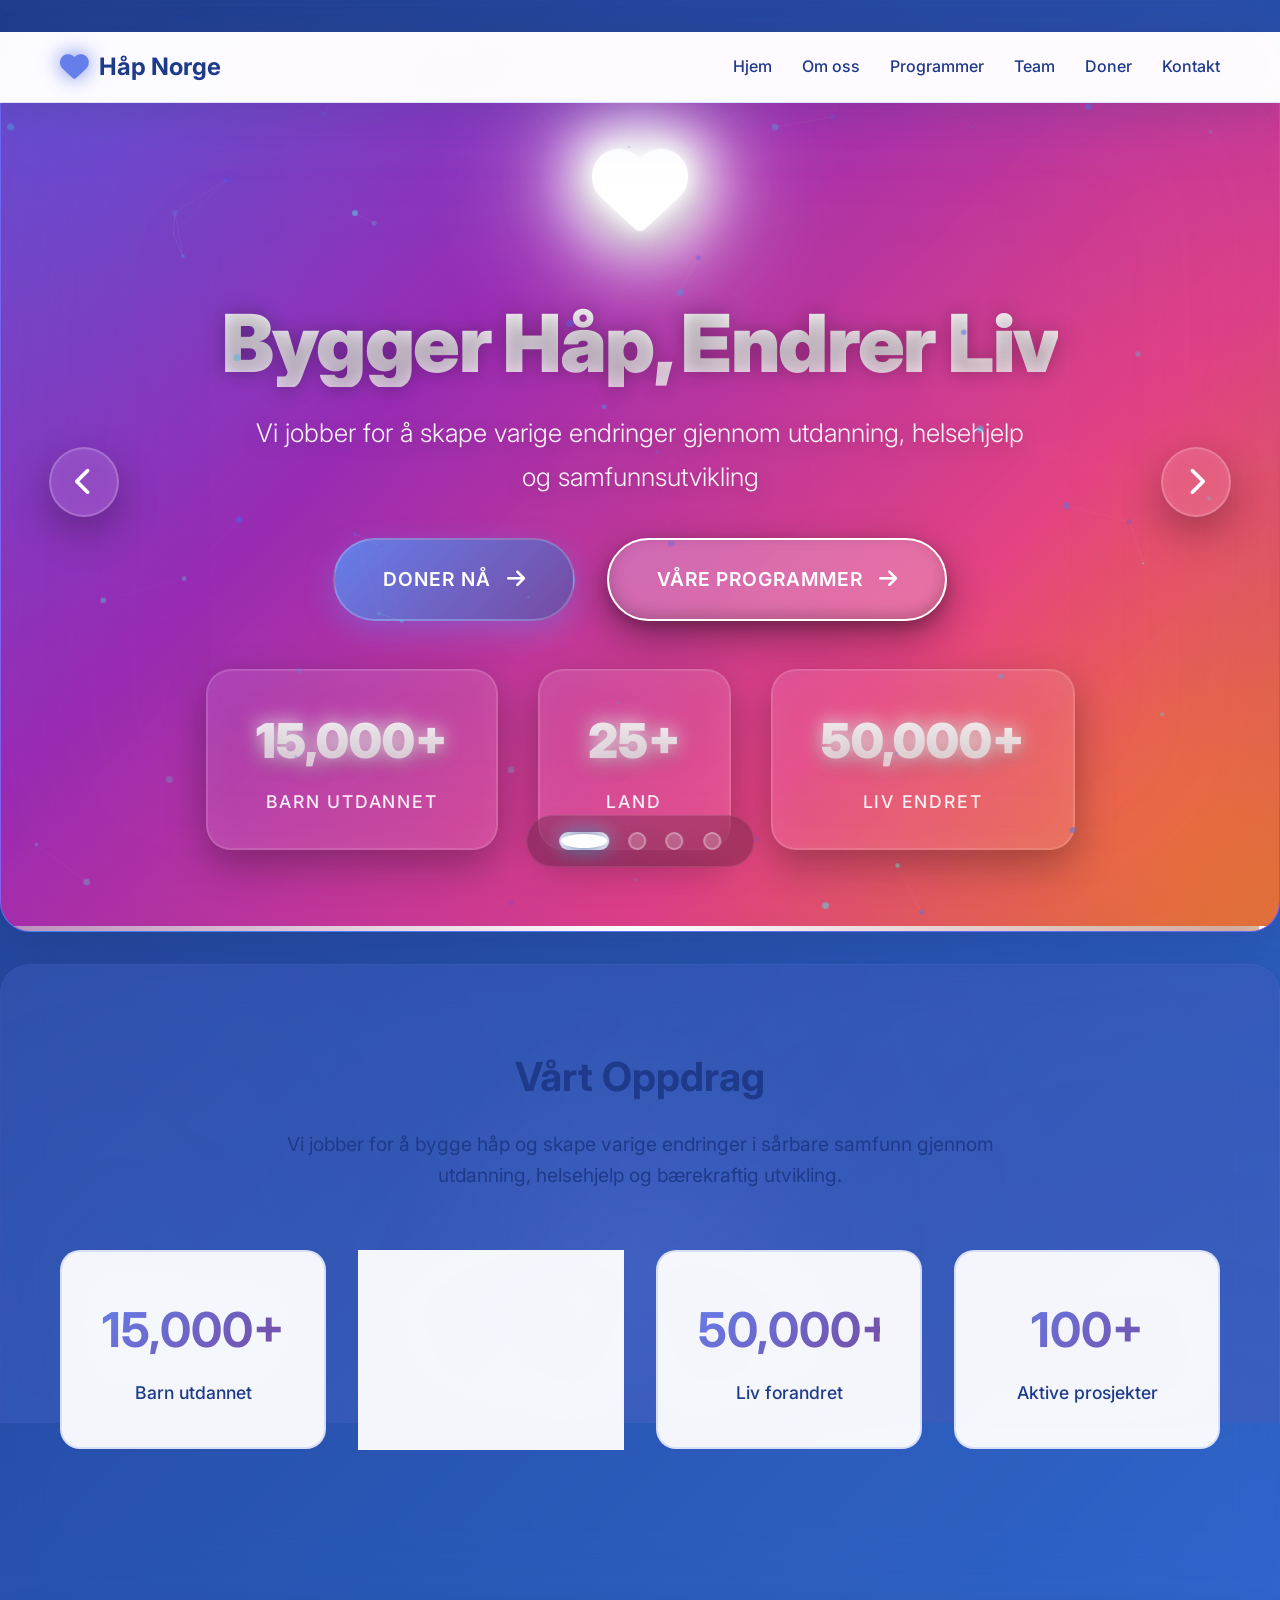
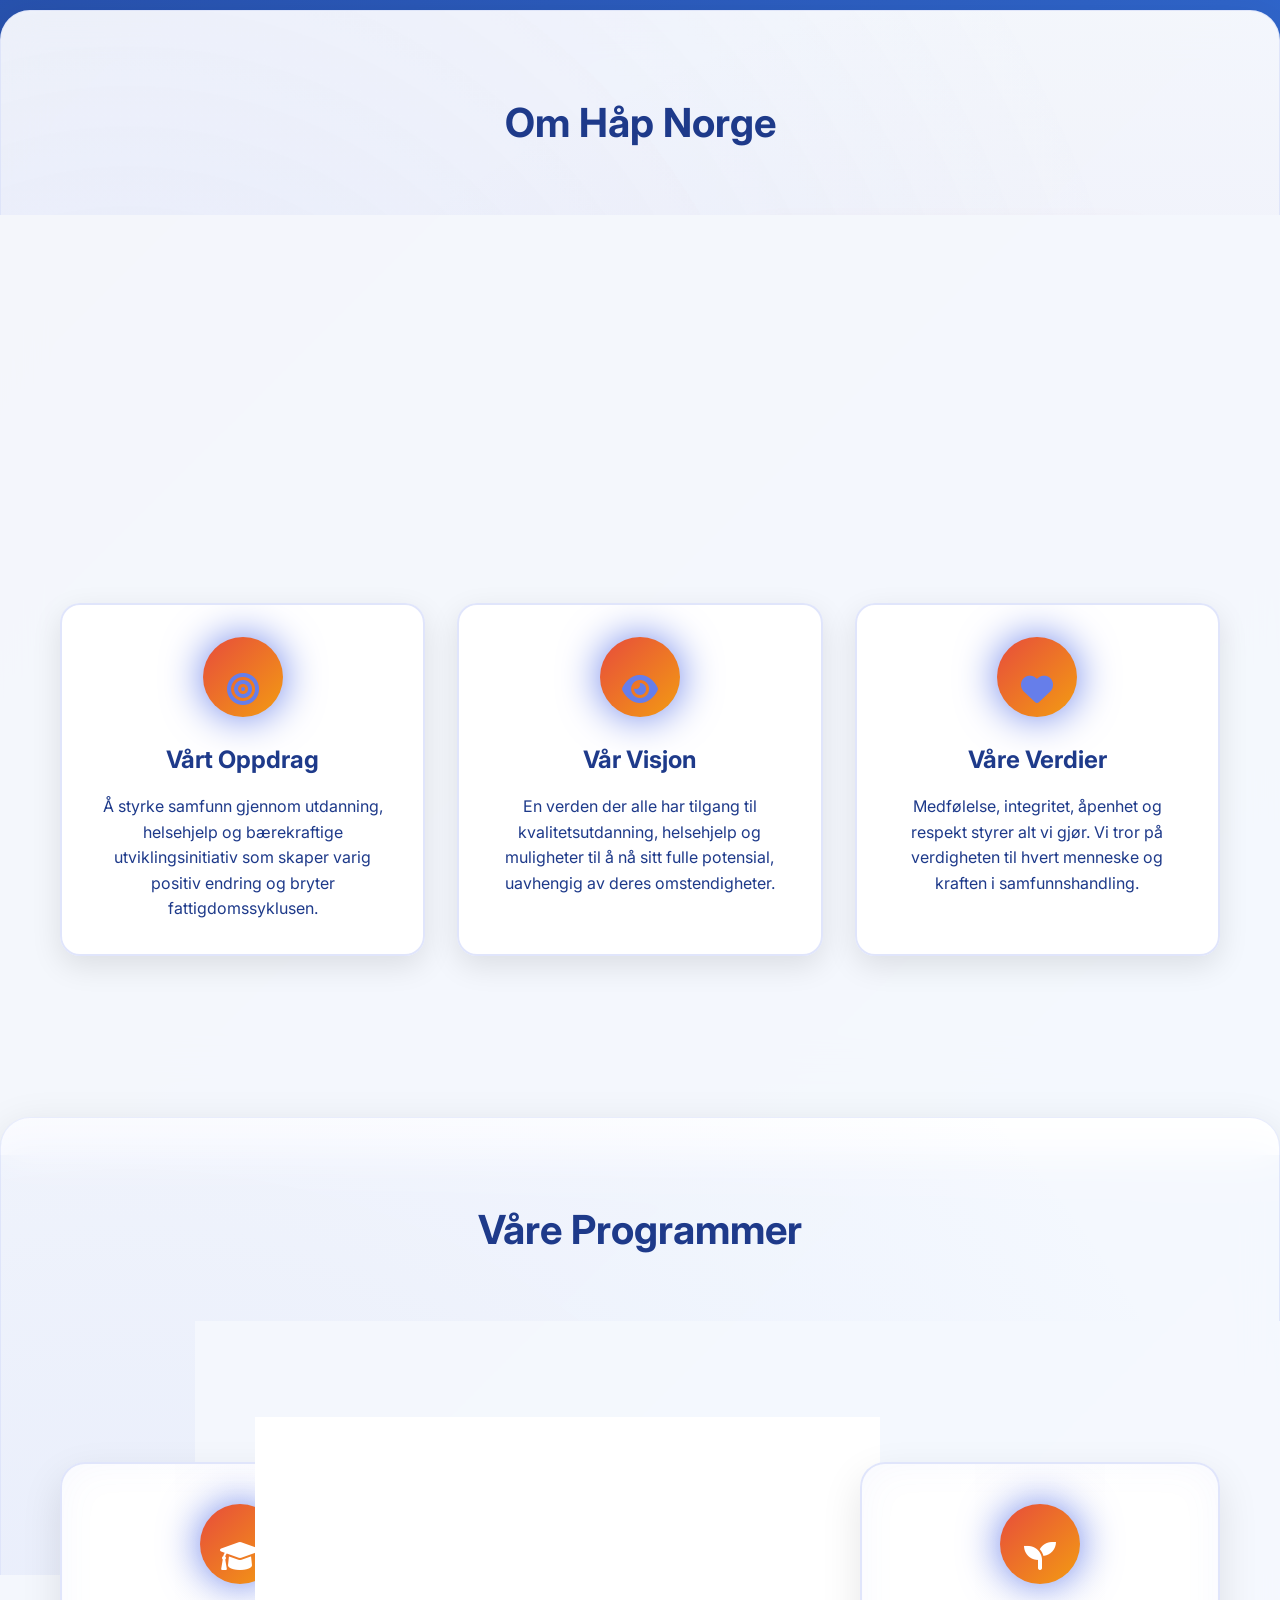
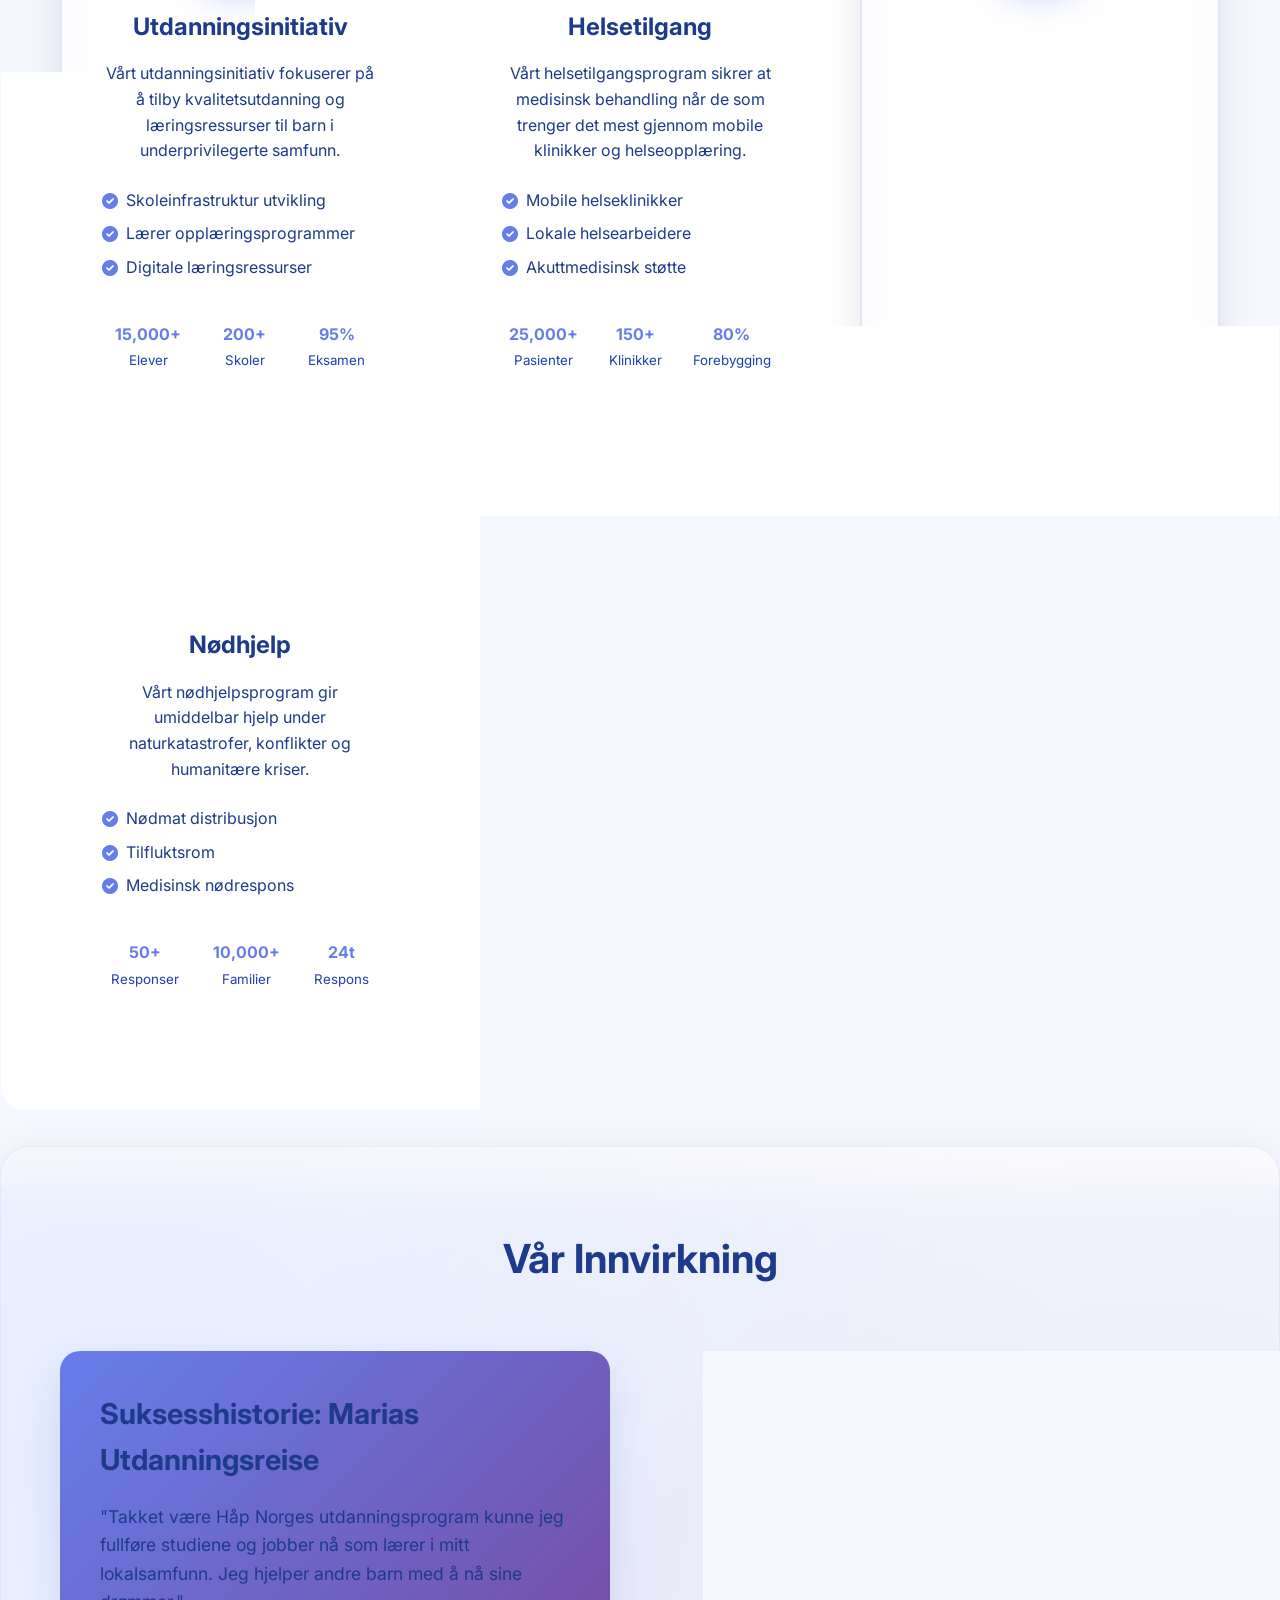
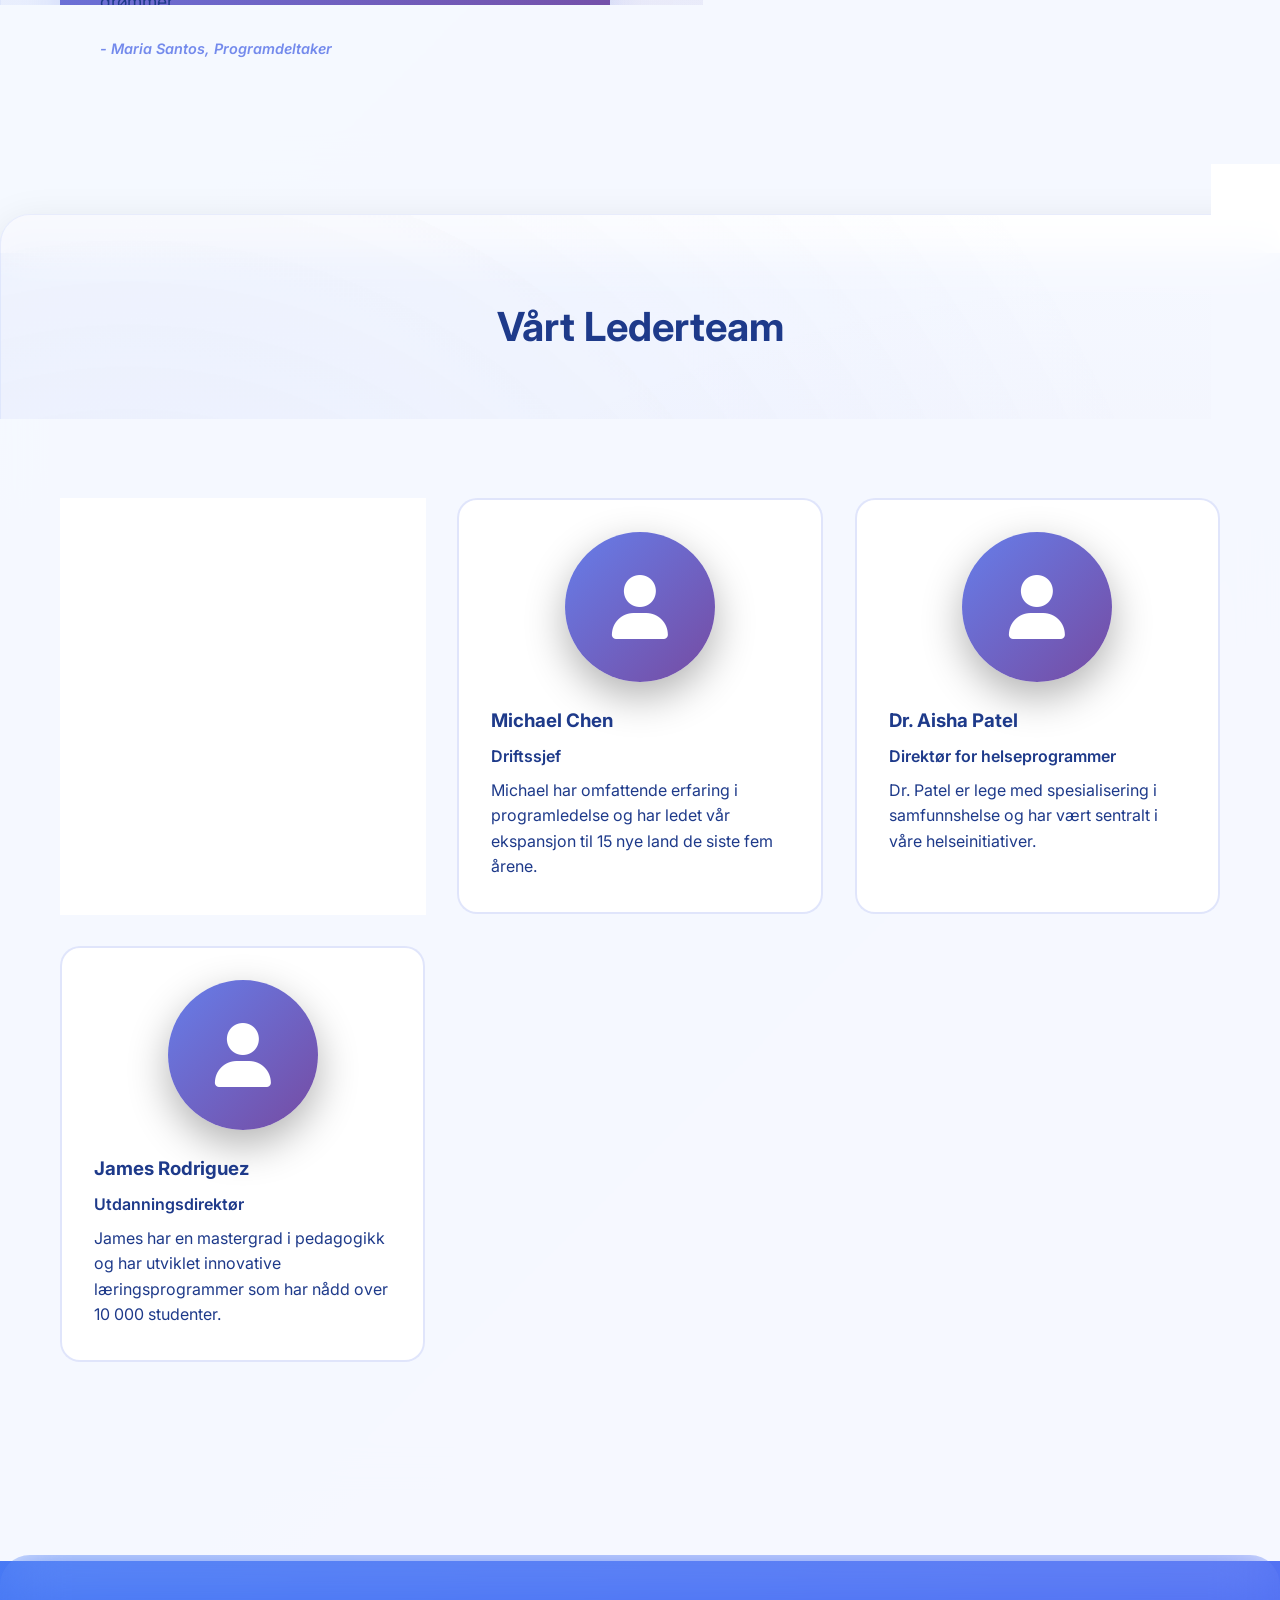
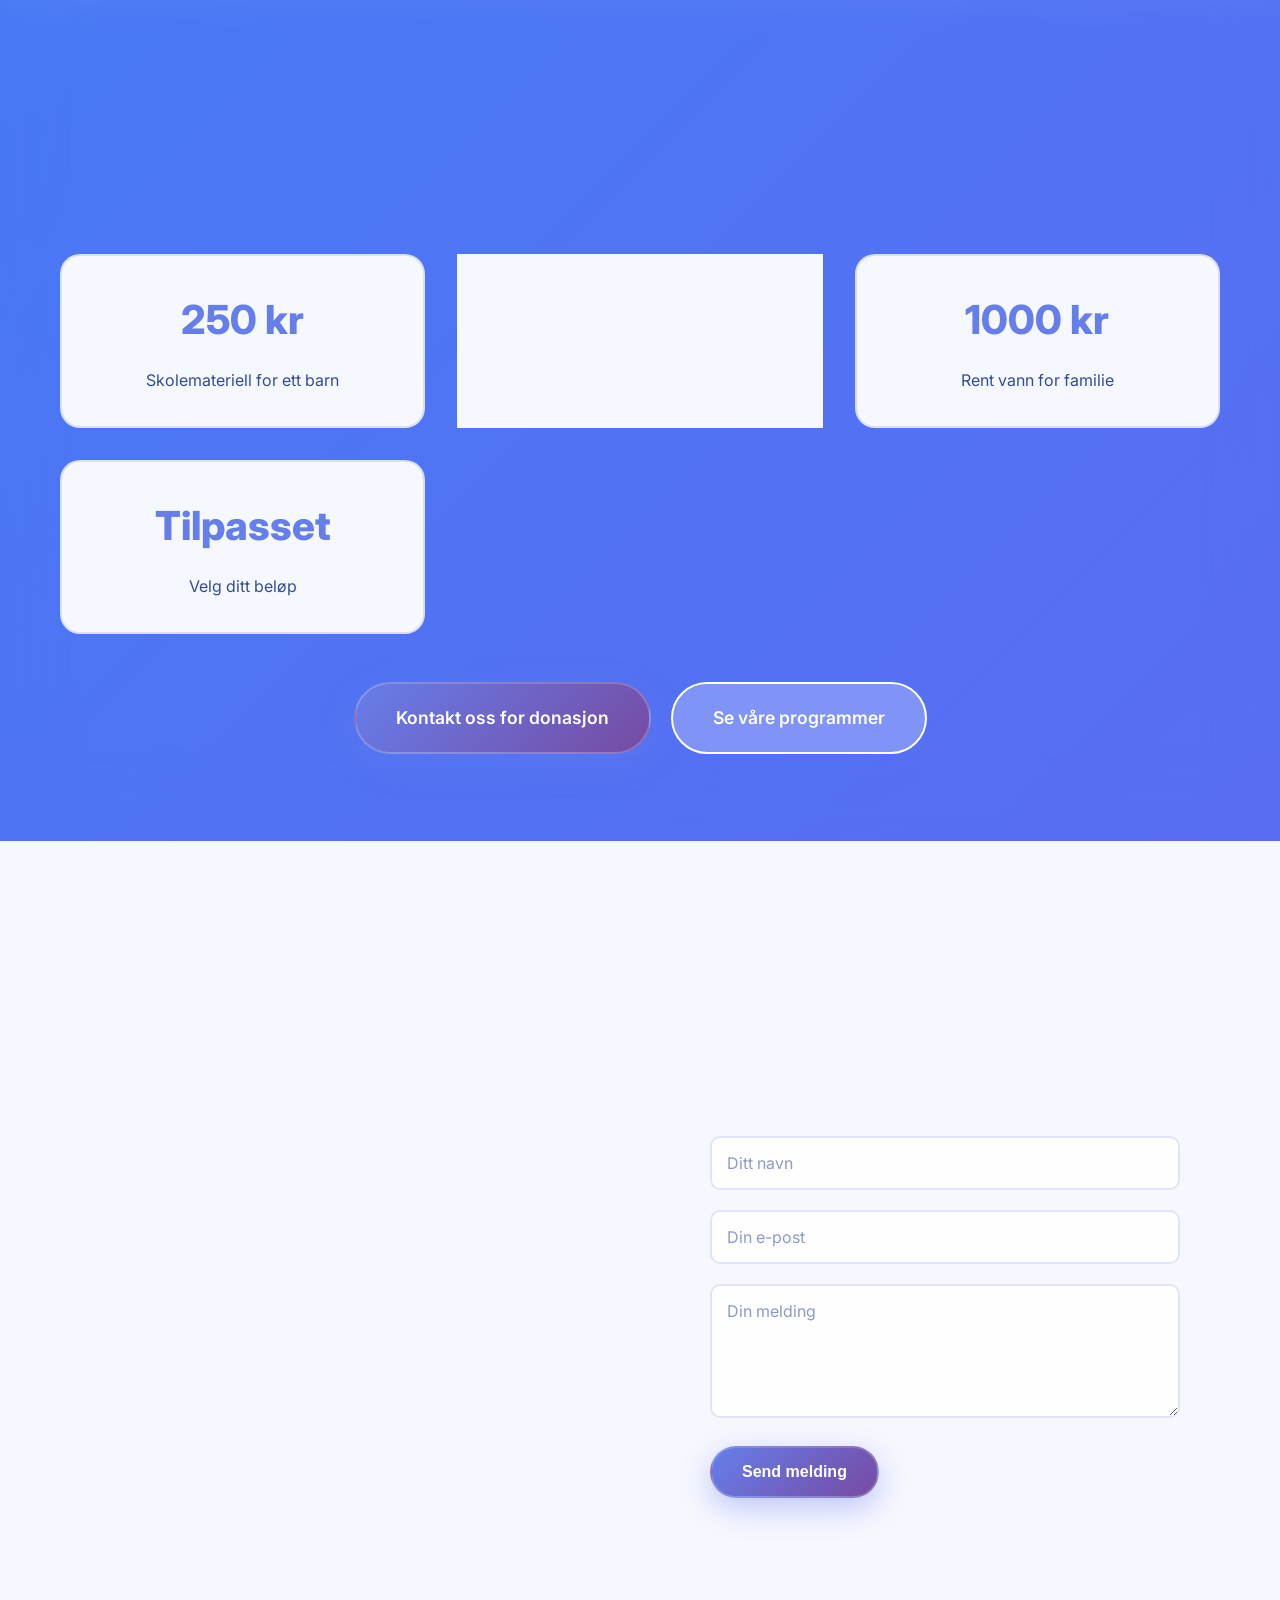
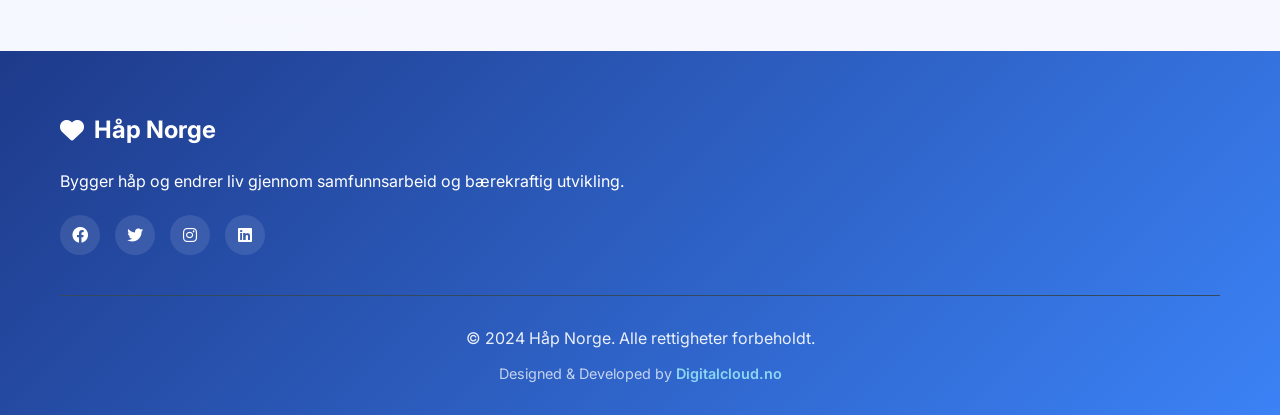
==== index.html @ 7a20b202 "Initial commit: Håp Norge NGO Template - Premium single-page website with 3D effects and animations" ====
<!DOCTYPE html>
<html lang="no">
<head>
    <meta charset="UTF-8">
    <meta name="viewport" content="width=device-width, initial-scale=1.0">
    <title>Håp Norge - Humanitær Organisasjon</title>
    <link rel="stylesheet" href="styles.css">
    <link rel="stylesheet" href="slider-3d-enhanced.css">
    <link rel="stylesheet" href="site-3d-effects.css">
    <link rel="stylesheet" href="color-fixes.css">
    <link href="https://cdnjs.cloudflare.com/ajax/libs/font-awesome/6.0.0/css/all.min.css" rel="stylesheet">
    <link href="https://fonts.googleapis.com/css2?family=Inter:wght@300;400;500;600;700;900&display=swap" rel="stylesheet">
</head>
<body>
    <!-- Navigation -->
    <nav class="navbar">
        <div class="nav-container">
            <div class="nav-logo">
                <i class="fas fa-heart"></i>
                <span>Håp Norge</span>
            </div>
            <ul class="nav-menu">
                <li class="nav-item">
                    <a href="#home" class="nav-link">Hjem</a>
                </li>
                <li class="nav-item">
                    <a href="#about" class="nav-link">Om oss</a>
                </li>
                <li class="nav-item">
                    <a href="#programs" class="nav-link">Programmer</a>
                </li>
                <li class="nav-item">
                    <a href="#team" class="nav-link">Team</a>
                </li>
                <li class="nav-item">
                    <a href="#donate" class="nav-link">Doner</a>
                </li>
                <li class="nav-item">
                    <a href="#contact" class="nav-link">Kontakt</a>
                </li>
            </ul>
            <div class="hamburger">
                <span class="bar"></span>
                <span class="bar"></span>
                <span class="bar"></span>
            </div>
        </div>
    </nav>

    <!-- Hero 3D Slider -->
    <section id="home" class="hero-slider-3d">
        <div class="slider-container">
            <!-- Slide 1 -->
            <div class="slide active">
                <div class="slide-bg">
                    <div class="slide-overlay"></div>
                    <div class="animated-bg">
                        <div class="bg-shape shape-1"></div>
                        <div class="bg-shape shape-2"></div>
                        <div class="bg-shape shape-3"></div>
                    </div>
                </div>
                <div class="slide-content">
                    <div class="slide-icon">
                        <i class="fas fa-heart"></i>
                    </div>
                    <h1 class="slide-title" data-animation="fadeInUp">Bygger Håp, Endrer Liv</h1>
                    <p class="slide-text" data-animation="fadeInUp" data-delay="0.2s">Vi jobber for å skape varige endringer gjennom utdanning, helsehjelp og samfunnsutvikling</p>
                    <div class="slide-buttons" data-animation="fadeInUp" data-delay="0.4s">
                        <a href="#donate" class="btn btn-primary btn-3d">
                            <span>Doner nå</span>
                            <i class="fas fa-arrow-right"></i>
                        </a>
                        <a href="#programs" class="btn btn-secondary btn-3d">
                            <span>Våre programmer</span>
                            <i class="fas fa-arrow-right"></i>
                        </a>
                    </div>
                    <div class="slide-stats">
                        <div class="stat-box">
                            <h3>15,000+</h3>
                            <p>Barn utdannet</p>
                        </div>
                        <div class="stat-box">
                            <h3>25+</h3>
                            <p>Land</p>
                        </div>
                        <div class="stat-box">
                            <h3>50,000+</h3>
                            <p>Liv endret</p>
                        </div>
                    </div>
                </div>
            </div>

            <!-- Slide 2 -->
            <div class="slide">
                <div class="slide-bg">
                    <div class="slide-overlay"></div>
                    <div class="animated-bg">
                        <div class="bg-shape shape-1"></div>
                        <div class="bg-shape shape-2"></div>
                        <div class="bg-shape shape-3"></div>
                    </div>
                </div>
                <div class="slide-content">
                    <div class="slide-icon">
                        <i class="fas fa-graduation-cap"></i>
                    </div>
                    <h1 class="slide-title" data-animation="fadeInUp">Utdanning Skaper Fremtiden</h1>
                    <p class="slide-text" data-animation="fadeInUp" data-delay="0.2s">Gir barn og unge tilgang til kvalitetsutdanning i underutviklede områder</p>
                    <div class="slide-buttons" data-animation="fadeInUp" data-delay="0.4s">
                        <a href="#programs" class="btn btn-primary btn-3d">
                            <span>Se programmer</span>
                            <i class="fas fa-arrow-right"></i>
                        </a>
                        <a href="#donate" class="btn btn-secondary btn-3d">
                            <span>Støtt utdanning</span>
                            <i class="fas fa-heart"></i>
                        </a>
                    </div>
                    <div class="slide-stats">
                        <div class="stat-box">
                            <h3>200+</h3>
                            <p>Skoler bygget</p>
                        </div>
                        <div class="stat-box">
                            <h3>95%</h3>
                            <p>Eksamen rate</p>
                        </div>
                        <div class="stat-box">
                            <h3>10,000+</h3>
                            <p>Stipend gitt</p>
                        </div>
                    </div>
                </div>
            </div>

            <!-- Slide 3 -->
            <div class="slide">
                <div class="slide-bg">
                    <div class="slide-overlay"></div>
                    <div class="animated-bg">
                        <div class="bg-shape shape-1"></div>
                        <div class="bg-shape shape-2"></div>
                        <div class="bg-shape shape-3"></div>
                    </div>
                </div>
                <div class="slide-content">
                    <div class="slide-icon">
                        <i class="fas fa-heartbeat"></i>
                    </div>
                    <h1 class="slide-title" data-animation="fadeInUp">Helse For Alle</h1>
                    <p class="slide-text" data-animation="fadeInUp" data-delay="0.2s">Mobile klinikker gir livsviktig medisinsk behandling til de som trenger det mest</p>
                    <div class="slide-buttons" data-animation="fadeInUp" data-delay="0.4s">
                        <a href="#programs" class="btn btn-primary btn-3d">
                            <span>Les mer</span>
                            <i class="fas fa-arrow-right"></i>
                        </a>
                        <a href="#donate" class="btn btn-secondary btn-3d">
                            <span>Redde liv</span>
                            <i class="fas fa-heart"></i>
                        </a>
                    </div>
                    <div class="slide-stats">
                        <div class="stat-box">
                            <h3>25,000+</h3>
                            <p>Pasienter</p>
                        </div>
                        <div class="stat-box">
                            <h3>150+</h3>
                            <p>Klinikker</p>
                        </div>
                        <div class="stat-box">
                            <h3>80%</h3>
                            <p>Forebygging</p>
                        </div>
                    </div>
                </div>
            </div>

            <!-- Slide 4 -->
            <div class="slide">
                <div class="slide-bg">
                    <div class="slide-overlay"></div>
                    <div class="animated-bg">
                        <div class="bg-shape shape-1"></div>
                        <div class="bg-shape shape-2"></div>
                        <div class="bg-shape shape-3"></div>
                    </div>
                </div>
                <div class="slide-content">
                    <div class="slide-icon">
                        <i class="fas fa-hands-helping"></i>
                    </div>
                    <h1 class="slide-title" data-animation="fadeInUp">Samfunn Som Vokser</h1>
                    <p class="slide-text" data-animation="fadeInUp" data-delay="0.2s">Bygger bærekraftige samfunn gjennom rent vann, infrastruktur og økonomisk utvikling</p>
                    <div class="slide-buttons" data-animation="fadeInUp" data-delay="0.4s">
                        <a href="#programs" class="btn btn-primary btn-3d">
                            <span>Vårt arbeid</span>
                            <i class="fas fa-arrow-right"></i>
                        </a>
                        <a href="#about" class="btn btn-secondary btn-3d">
                            <span>Om oss</span>
                            <i class="fas fa-info-circle"></i>
                        </a>
                    </div>
                    <div class="slide-stats">
                        <div class="stat-box">
                            <h3>500+</h3>
                            <p>Vannbrønner</p>
                        </div>
                        <div class="stat-box">
                            <h3>100+</h3>
                            <p>Samfunn</p>
                        </div>
                        <div class="stat-box">
                            <h3>2,000+</h3>
                            <p>Jobber skapt</p>
                        </div>
                    </div>
                </div>
            </div>
        </div>

        <!-- Slider Controls -->
        <div class="slider-controls">
            <button class="slider-btn prev-btn">
                <i class="fas fa-chevron-left"></i>
            </button>
            <button class="slider-btn next-btn">
                <i class="fas fa-chevron-right"></i>
            </button>
        </div>

        <!-- Slider Indicators -->
        <div class="slider-indicators">
            <span class="indicator active" data-slide="0"></span>
            <span class="indicator" data-slide="1"></span>
            <span class="indicator" data-slide="2"></span>
            <span class="indicator" data-slide="3"></span>
        </div>

        <!-- Progress Bar -->
        <div class="slider-progress">
            <div class="progress-bar"></div>
        </div>
    </section>

    <!-- Mission Section -->
    <section class="mission">
        <div class="container">
            <div class="mission-content">
                <h2>Vårt Oppdrag</h2>
                <p>Vi jobber for å bygge håp og skape varige endringer i sårbare samfunn gjennom utdanning, helsehjelp og bærekraftig utvikling.</p>
            </div>
            <div class="stats stats-grid">
                <div class="stat-item stat-card-3d">
                    <h3 class="stat-number">15,000+</h3>
                    <p>Barn utdannet</p>
                </div>
                <div class="stat-item stat-card-3d">
                    <h3 class="stat-number">25+</h3>
                    <p>Land vi jobber i</p>
                </div>
                <div class="stat-item stat-card-3d">
                    <h3 class="stat-number">50,000+</h3>
                    <p>Liv forandret</p>
                </div>
                <div class="stat-item stat-card-3d">
                    <h3 class="stat-number">100+</h3>
                    <p>Aktive prosjekter</p>
                </div>
            </div>
        </div>
    </section>

    <!-- About Section -->
    <section id="about" class="about">
        <div class="container">
            <h2 class="section-title">Om Håp Norge</h2>
            <div class="about-content">
                <div class="about-text">
                    <h3>Vår Historie</h3>
                    <p>Håp Norge ble grunnlagt på en enkel tro: at alle mennesker fortjener muligheten til å blomstre. Etablert i 2009 av Dr. Sarah Johnson og en gruppe engasjerte frivillige, startet vår organisasjon som et lite samfunnsinitiativ som respons på det økende behovet for utdanningsstøtte i underprivilegerte områder.</p>
                    <p>Det som begynte som helgetimer i et lokalt samfunnshus har vokst til en global bevegelse. I dag opererer vi i 25 land og støtter over 50 000 mennesker gjennom våre omfattende programmer innen utdanning, helsehjelp og samfunnsutvikling.</p>
                </div>
                <div class="about-image">
                    <div class="image-placeholder">
                        <i class="fas fa-history"></i>
                    </div>
                </div>
            </div>
            
            <!-- Mission & Values -->
            <div class="mission-values-content card-grid-3d" style="margin-top: 4rem;">
                <div class="mission-card card-3d">
                    <div class="card-icon program-icon">
                        <i class="fas fa-bullseye"></i>
                    </div>
                    <h3>Vårt Oppdrag</h3>
                    <p>Å styrke samfunn gjennom utdanning, helsehjelp og bærekraftige utviklingsinitiativ som skaper varig positiv endring og bryter fattigdomssyklusen.</p>
                </div>
                <div class="mission-card card-3d">
                    <div class="card-icon program-icon">
                        <i class="fas fa-eye"></i>
                    </div>
                    <h3>Vår Visjon</h3>
                    <p>En verden der alle har tilgang til kvalitetsutdanning, helsehjelp og muligheter til å nå sitt fulle potensial, uavhengig av deres omstendigheter.</p>
                </div>
                <div class="mission-card card-3d">
                    <div class="card-icon program-icon">
                        <i class="fas fa-heart"></i>
                    </div>
                    <h3>Våre Verdier</h3>
                    <p>Medfølelse, integritet, åpenhet og respekt styrer alt vi gjør. Vi tror på verdigheten til hvert menneske og kraften i samfunnshandling.</p>
                </div>
            </div>
        </div>
    </section>

    <!-- Programs Section -->
    <section id="programs" class="programs">
        <div class="container">
            <h2 class="section-title">Våre Programmer</h2>
            <p style="text-align: center; max-width: 800px; margin: 0 auto 3rem; font-size: 1.2rem; color: rgba(255,255,255,0.8);">
                Våre programmer er designet for å adressere de mest presserende utfordringene som samfunn står overfor verden over. Hvert program er nøye utformet for å skape bærekraftig, langsiktig endring.
            </p>
            <div class="programs-grid">
                <!-- Education Program -->
                <div class="program-card">
                    <div class="program-icon">
                        <i class="fas fa-graduation-cap"></i>
                    </div>
                    <h3>Utdanningsinitiativ</h3>
                    <p>Vårt utdanningsinitiativ fokuserer på å tilby kvalitetsutdanning og læringsressurser til barn i underprivilegerte samfunn.</p>
                    <div class="program-features" style="margin: 1.5rem 0; text-align: left;">
                        <div style="margin: 0.5rem 0; display: flex; align-items: center; gap: 0.5rem;">
                            <i class="fas fa-check-circle" style="color: #667eea;"></i>
                            <span>Skoleinfrastruktur utvikling</span>
                        </div>
                        <div style="margin: 0.5rem 0; display: flex; align-items: center; gap: 0.5rem;">
                            <i class="fas fa-check-circle" style="color: #667eea;"></i>
                            <span>Lærer opplæringsprogrammer</span>
                        </div>
                        <div style="margin: 0.5rem 0; display: flex; align-items: center; gap: 0.5rem;">
                            <i class="fas fa-check-circle" style="color: #667eea;"></i>
                            <span>Digitale læringsressurser</span>
                        </div>
                    </div>
                    <div class="stats-mini" style="display: flex; gap: 1rem; justify-content: space-around; margin-top: 1rem; padding-top: 1rem; border-top: 1px solid rgba(255,255,255,0.1);">
                        <div style="text-align: center;"><strong>15,000+</strong><br><small>Elever</small></div>
                        <div style="text-align: center;"><strong>200+</strong><br><small>Skoler</small></div>
                        <div style="text-align: center;"><strong>95%</strong><br><small>Eksamen</small></div>
                    </div>
                </div>
                
                <!-- Healthcare Program -->
                <div class="program-card">
                    <div class="program-icon">
                        <i class="fas fa-heartbeat"></i>
                    </div>
                    <h3>Helsetilgang</h3>
                    <p>Vårt helsetilgangsprogram sikrer at medisinsk behandling når de som trenger det mest gjennom mobile klinikker og helseopplæring.</p>
                    <div class="program-features" style="margin: 1.5rem 0; text-align: left;">
                        <div style="margin: 0.5rem 0; display: flex; align-items: center; gap: 0.5rem;">
                            <i class="fas fa-check-circle" style="color: #667eea;"></i>
                            <span>Mobile helseklinikker</span>
                        </div>
                        <div style="margin: 0.5rem 0; display: flex; align-items: center; gap: 0.5rem;">
                            <i class="fas fa-check-circle" style="color: #667eea;"></i>
                            <span>Lokale helsearbeidere</span>
                        </div>
                        <div style="margin: 0.5rem 0; display: flex; align-items: center; gap: 0.5rem;">
                            <i class="fas fa-check-circle" style="color: #667eea;"></i>
                            <span>Akuttmedisinsk støtte</span>
                        </div>
                    </div>
                    <div class="stats-mini" style="display: flex; gap: 1rem; justify-content: space-around; margin-top: 1rem; padding-top: 1rem; border-top: 1px solid rgba(255,255,255,0.1);">
                        <div style="text-align: center;"><strong>25,000+</strong><br><small>Pasienter</small></div>
                        <div style="text-align: center;"><strong>150+</strong><br><small>Klinikker</small></div>
                        <div style="text-align: center;"><strong>80%</strong><br><small>Forebygging</small></div>
                    </div>
                </div>
                
                <!-- Community Development -->
                <div class="program-card">
                    <div class="program-icon">
                        <i class="fas fa-seedling"></i>
                    </div>
                    <h3>Samfunnsutvikling</h3>
                    <p>Vårt samfunnsutviklingsprogram fokuserer på å bygge bærekraftige samfunn gjennom infrastrukturprosjekter og økonomisk styrking.</p>
                    <div class="program-features" style="margin: 1.5rem 0; text-align: left;">
                        <div style="margin: 0.5rem 0; display: flex; align-items: center; gap: 0.5rem;">
                            <i class="fas fa-check-circle" style="color: #667eea;"></i>
                            <span>Rent vannprosjekter</span>
                        </div>
                        <div style="margin: 0.5rem 0; display: flex; align-items: center; gap: 0.5rem;">
                            <i class="fas fa-check-circle" style="color: #667eea;"></i>
                            <span>Økonomisk styrking</span>
                        </div>
                        <div style="margin: 0.5rem 0; display: flex; align-items: center; gap: 0.5rem;">
                            <i class="fas fa-check-circle" style="color: #667eea;"></i>
                            <span>Infrastrukturutvikling</span>
                        </div>
                    </div>
                    <div class="stats-mini" style="display: flex; gap: 1rem; justify-content: space-around; margin-top: 1rem; padding-top: 1rem; border-top: 1px solid rgba(255,255,255,0.1);">
                        <div style="text-align: center;"><strong>500+</strong><br><small>Brønner</small></div>
                        <div style="text-align: center;"><strong>100+</strong><br><small>Samfunn</small></div>
                        <div style="text-align: center;"><strong>2,000+</strong><br><small>Jobber</small></div>
                    </div>
                </div>
                
                <!-- Emergency Relief -->
                <div class="program-card">
                    <div class="program-icon">
                        <i class="fas fa-shield-alt"></i>
                    </div>
                    <h3>Nødhjelp</h3>
                    <p>Vårt nødhjelpsprogram gir umiddelbar hjelp under naturkatastrofer, konflikter og humanitære kriser.</p>
                    <div class="program-features" style="margin: 1.5rem 0; text-align: left;">
                        <div style="margin: 0.5rem 0; display: flex; align-items: center; gap: 0.5rem;">
                            <i class="fas fa-check-circle" style="color: #667eea;"></i>
                            <span>Nødmat distribusjon</span>
                        </div>
                        <div style="margin: 0.5rem 0; display: flex; align-items: center; gap: 0.5rem;">
                            <i class="fas fa-check-circle" style="color: #667eea;"></i>
                            <span>Tilfluktsrom</span>
                        </div>
                        <div style="margin: 0.5rem 0; display: flex; align-items: center; gap: 0.5rem;">
                            <i class="fas fa-check-circle" style="color: #667eea;"></i>
                            <span>Medisinsk nødrespons</span>
                        </div>
                    </div>
                    <div class="stats-mini" style="display: flex; gap: 1rem; justify-content: space-around; margin-top: 1rem; padding-top: 1rem; border-top: 1px solid rgba(255,255,255,0.1);">
                        <div style="text-align: center;"><strong>50+</strong><br><small>Responser</small></div>
                        <div style="text-align: center;"><strong>10,000+</strong><br><small>Familier</small></div>
                        <div style="text-align: center;"><strong>24t</strong><br><small>Respons</small></div>
                    </div>
                </div>
            </div>
        </div>
    </section>

    <!-- Portfolio Section -->
    <section id="portfolio" class="impact">
        <div class="container">
            <h2 class="section-title">Vår Innvirkning</h2>
            <div class="impact-content">
                <div class="impact-story">
                    <h3>Suksesshistorie: Marias Utdanningsreise</h3>
                    <p>"Takket være Håp Norges utdanningsprogram kunne jeg fullføre studiene og jobber nå som lærer i mitt lokalsamfunn. Jeg hjelper andre barn med å nå sine drømmer."</p>
                    <span class="story-author">- Maria Santos, Programdeltaker</span>
                </div>
                <div class="impact-stats">
                    <div class="impact-stat">
                        <h4>98%</h4>
                        <p>Av barn fullfører skolegang</p>
                    </div>
                    <div class="impact-stat">
                        <h4>85%</h4>
                        <p>Av samfunn får tilgang til rent vann</p>
                    </div>
                </div>
            </div>
        </div>
    </section>

    <!-- Team Section -->
    <section id="team" class="team">
        <div class="container">
            <h2 class="section-title">Vårt Lederteam</h2>
            <p style="text-align: center; max-width: 800px; margin: 0 auto 3rem; font-size: 1.2rem; color: rgba(255,255,255,0.8);">
                Møt de dedikerte menneskene som leder vårt oppdrag for å skape varig endring i verden.
            </p>
            <div class="team-grid card-grid-3d">
                <div class="team-card-3d">
                    <div class="team-image-3d">
                        <i class="fas fa-user"></i>
                    </div>
                    <h3>Dr. Sarah Johnson</h3>
                    <p class="member-role" style="color: #667eea; font-weight: 600; margin: 0.5rem 0;">Grunnlegger & Daglig leder</p>
                    <p>Dr. Johnson har over 20 års erfaring innen internasjonal utvikling og har en doktorgrad i folkehelse fra Harvard University.</p>
                </div>
                <div class="team-card-3d">
                    <div class="team-image-3d">
                        <i class="fas fa-user"></i>
                    </div>
                    <h3>Michael Chen</h3>
                    <p class="member-role" style="color: #667eea; font-weight: 600; margin: 0.5rem 0;">Driftssjef</p>
                    <p>Michael har omfattende erfaring i programledelse og har ledet vår ekspansjon til 15 nye land de siste fem årene.</p>
                </div>
                <div class="team-card-3d">
                    <div class="team-image-3d">
                        <i class="fas fa-user"></i>
                    </div>
                    <h3>Dr. Aisha Patel</h3>
                    <p class="member-role" style="color: #667eea; font-weight: 600; margin: 0.5rem 0;">Direktør for helseprogrammer</p>
                    <p>Dr. Patel er lege med spesialisering i samfunnshelse og har vært sentralt i våre helseinitiativer.</p>
                </div>
                <div class="team-card-3d">
                    <div class="team-image-3d">
                        <i class="fas fa-user"></i>
                    </div>
                    <h3>James Rodriguez</h3>
                    <p class="member-role" style="color: #667eea; font-weight: 600; margin: 0.5rem 0;">Utdanningsdirektør</p>
                    <p>James har en mastergrad i pedagogikk og har utviklet innovative læringsprogrammer som har nådd over 10 000 studenter.</p>
                </div>
            </div>
        </div>
    </section>

    <!-- Donate Section -->
    <section id="donate" class="donate cta-3d">
        <div class="container">
            <h2 class="section-title">Gjør en forskjell i dag</h2>
            <p style="text-align: center; max-width: 800px; margin: 0 auto 2rem; font-size: 1.2rem; color: rgba(255,255,255,0.9);">
                Din støtte kan endre liv. Hver donasjon, uansett størrelse, bidrar til å bygge håp og skape varige endringer.
            </p>
            <div class="donation-options card-grid-3d" style="margin-bottom: 3rem;">
                <div class="donation-amount card-3d">
                    <span class="amount" style="font-size: 2.5rem; font-weight: 800; color: #667eea;">250 kr</span>
                    <p style="margin-top: 1rem;">Skolemateriell for ett barn</p>
                </div>
                <div class="donation-amount card-3d">
                    <span class="amount" style="font-size: 2.5rem; font-weight: 800; color: #667eea;">500 kr</span>
                    <p style="margin-top: 1rem;">Medisinsk behandling</p>
                </div>
                <div class="donation-amount card-3d">
                    <span class="amount" style="font-size: 2.5rem; font-weight: 800; color: #667eea;">1000 kr</span>
                    <p style="margin-top: 1rem;">Rent vann for familie</p>
                </div>
                <div class="donation-amount card-3d">
                    <span class="amount" style="font-size: 2.5rem; font-weight: 800; color: #667eea;">Tilpasset</span>
                    <p style="margin-top: 1rem;">Velg ditt beløp</p>
                </div>
            </div>
            <div style="text-align: center; margin-top: 2rem;">
                <a href="#contact" class="btn btn-primary btn-large float-element" style="margin-right: 1rem;">Kontakt oss for donasjon</a>
                <a href="#programs" class="btn btn-secondary btn-large">Se våre programmer</a>
            </div>
        </div>
    </section>

    <!-- CTA Section -->
    <section id="cta" class="cta-3d" style="display: none;">
        <div class="container">
            <div class="donate-content">
                <h2>Gjør en forskjell i dag</h2>
                <p>Din støtte kan endre liv. Hver donasjon, uansett størrelse, bidrar til å bygge håp og skape varige endringer i sårbare samfunn.</p>
                <div class="donation-options card-grid-3d">
                    <div class="donation-amount card-3d">
                        <span class="amount">250 kr</span>
                        <p>Skolemateriell</p>
                    </div>
                    <div class="donation-amount card-3d">
                        <span class="amount">500 kr</span>
                        <p>Medisinsk hjelp</p>
                    </div>
                    <div class="donation-amount card-3d">
                        <span class="amount">1000 kr</span>
                        <p>Rent vann</p>
                    </div>
                </div>
                <a href="#donate" class="btn btn-primary btn-large float-element">Doner nå</a>
            </div>
        </div>
    </section>

    <!-- Contact Section -->
    <section id="contact" class="contact">
        <div class="container">
            <h2 class="section-title">Kontakt oss</h2>
            <div class="contact-content">
                <div class="contact-info">
                    <div class="contact-item">
                        <i class="fas fa-map-marker-alt"></i>
                        <div>
                            <h4>Adresse</h4>
                            <p>Oslo, Norge<br>Humanitær organisasjon</p>
                        </div>
                    </div>
                    <div class="contact-item">
                        <i class="fas fa-phone"></i>
                        <div>
                            <h4>Telefon</h4>
                            <p>+47 123 45 678</p>
                        </div>
                    </div>
                    <div class="contact-item">
                        <i class="fas fa-envelope"></i>
                        <div>
                            <h4>E-post</h4>
                            <p>kontakt@haapnorge.no</p>
                        </div>
                    </div>
                </div>
                <div class="contact-form">
                    <form>
                        <div class="form-group">
                            <input type="text" placeholder="Ditt navn" required>
                        </div>
                        <div class="form-group">
                            <input type="email" placeholder="Din e-post" required>
                        </div>
                        <div class="form-group">
                            <textarea placeholder="Din melding" rows="5" required></textarea>
                        </div>
                        <button type="submit" class="btn btn-primary">Send melding</button>
                    </form>
                </div>
            </div>
        </div>
    </section>

    <!-- Footer -->
    <footer class="footer">
        <div class="container">
            <div class="footer-content">
                <div class="footer-section">
                    <div class="footer-logo">
                        <i class="fas fa-heart"></i>
                        <span>Håp Norge</span>
                    </div>
                    <p>Bygger håp og endrer liv gjennom samfunnsarbeid og bærekraftig utvikling.</p>
                    <div class="social-links">
                        <a href="#"><i class="fab fa-facebook"></i></a>
                        <a href="#"><i class="fab fa-twitter"></i></a>
                        <a href="#"><i class="fab fa-instagram"></i></a>
                        <a href="#"><i class="fab fa-linkedin"></i></a>
                    </div>
                </div>
            </div>
            <div class="footer-bottom">
                <p>&copy; 2024 Håp Norge. Alle rettigheter forbeholdt.</p>
                <p class="developer-credit">Designed & Developed by <a href="https://digitalcloud.no" target="_blank" rel="noopener">Digitalcloud.no</a></p>
            </div>
        </div>
    </footer>

    <script src="particles.js"></script>
    <script src="slider-3d.js"></script>
    <script src="site-3d-effects.js"></script>
    <script src="script.js"></script>
</body>
</html>
---- styles.css ----
/* Reset and Base Styles */
* {
    margin: 0;
    padding: 0;
    box-sizing: border-box;
}

body {
    font-family: 'Inter', sans-serif;
    line-height: 1.6;
    color: #1e3a8a;
    overflow-x: hidden;
}

.container {
    max-width: 1200px;
    margin: 0 auto;
    padding: 0 20px;
}

/* Navigation */
.navbar {
    position: fixed;
    top: 0;
    width: 100%;
    background: rgba(255, 255, 255, 0.95);
    backdrop-filter: blur(10px);
    z-index: 1000;
    transition: all 0.3s ease;
    box-shadow: 0 2px 20px rgba(0, 0, 0, 0.1);
}

.nav-container {
    max-width: 1200px;
    margin: 0 auto;
    padding: 0 20px;
    display: flex;
    justify-content: space-between;
    align-items: center;
    height: 70px;
}

.nav-logo {
    display: flex;
    align-items: center;
    font-size: 1.5rem;
    font-weight: 700;
    color: #1e3a8a;
}

.nav-logo i {
    margin-right: 10px;
    font-size: 1.8rem;
}

.nav-menu {
    display: flex;
    list-style: none;
    gap: 30px;
}

.nav-link {
    text-decoration: none;
    color: #1e3a8a;
    font-weight: 500;
    transition: color 0.3s ease;
    position: relative;
}

.nav-link:hover {
    color: #667eea;
}

.nav-link::after {
    content: '';
    position: absolute;
    bottom: -5px;
    left: 0;
    width: 0;
    height: 2px;
    background: linear-gradient(90deg, #667eea, #764ba2);
    transition: width 0.3s ease;
}

.nav-link:hover::after {
    width: 100%;
}

.hamburger {
    display: none;
    flex-direction: column;
    cursor: pointer;
}

.bar {
    width: 25px;
    height: 3px;
    background: #1e3a8a;
    margin: 3px 0;
    transition: 0.3s;
}

/* Hero Section */
.hero {
    min-height: 100vh;
    display: flex;
    align-items: center;
    background: linear-gradient(135deg, #667eea 0%, #764ba2 100%);
    color: white;
    padding: 100px 0 50px;
}

.hero-content {
    flex: 1;
    max-width: 600px;
    padding: 0 20px;
}

.hero-title {
    font-size: 3.5rem;
    font-weight: 700;
    margin-bottom: 20px;
    line-height: 1.2;
}

.hero-subtitle {
    font-size: 1.2rem;
    margin-bottom: 30px;
    opacity: 0.9;
}

.hero-buttons {
    display: flex;
    gap: 20px;
    flex-wrap: wrap;
}

.hero-image {
    flex: 1;
    display: flex;
    justify-content: center;
    align-items: center;
    padding: 0 20px;
}

.hero-placeholder {
    width: 300px;
    height: 300px;
    background: rgba(255, 255, 255, 0.1);
    border-radius: 50%;
    display: flex;
    align-items: center;
    justify-content: center;
    backdrop-filter: blur(10px);
    border: 2px solid rgba(255, 255, 255, 0.2);
}

.hero-placeholder i {
    font-size: 8rem;
    color: rgba(255, 255, 255, 0.8);
}

/* Buttons */
.btn {
    display: inline-block;
    padding: 15px 30px;
    text-decoration: none;
    border-radius: 50px;
    font-weight: 600;
    transition: all 0.3s ease;
    border: none;
    cursor: pointer;
    font-size: 1rem;
}

.btn-primary {
    background: linear-gradient(135deg, #667eea, #764ba2);
    color: white !important;
    border: none;
}

.btn-primary:hover {
    background: linear-gradient(135deg, #764ba2, #667eea);
    transform: translateY(-3px);
    box-shadow: 0 15px 35px rgba(102, 126, 234, 0.4);
}

.btn-secondary {
    background: rgba(255, 255, 255, 0.2);
    color: white !important;
    border: 2px solid white;
    backdrop-filter: blur(10px);
}

.btn-secondary:hover {
    background: white;
    color: #667eea !important;
    transform: translateY(-3px);
    box-shadow: 0 15px 35px rgba(255, 255, 255, 0.3);
}

.btn-outline {
    background: transparent;
    color: #667eea;
    border: 2px solid #667eea;
}

.btn-outline:hover {
    background: linear-gradient(135deg, #667eea, #764ba2);
    color: white !important;
    border-color: transparent;
    box-shadow: 0 10px 30px rgba(102, 126, 234, 0.3);
}

.btn-large {
    padding: 20px 40px;
    font-size: 1.1rem;
}

/* Mission Section */
.mission {
    padding: 80px 0;
    background: #f8f9fa;
}

.mission-content {
    text-align: center;
    margin-bottom: 60px;
}

.mission-content h2 {
    font-size: 2.5rem;
    margin-bottom: 20px;
    color: #333;
}

.mission-content p {
    font-size: 1.2rem;
    color: #666;
    max-width: 800px;
    margin: 0 auto;
}

.stats {
    display: grid;
    grid-template-columns: repeat(auto-fit, minmax(200px, 1fr));
    gap: 40px;
    text-align: center;
}

.stat-item h3 {
    font-size: 3rem;
    color: #e74c3c;
    margin-bottom: 10px;
    font-weight: 700;
}

.stat-item p {
    font-size: 1.1rem;
    color: #666;
    font-weight: 500;
}

/* About Section */
.about {
    padding: 80px 0;
}

.about-content {
    display: grid;
    grid-template-columns: 1fr 1fr;
    gap: 60px;
    align-items: center;
}

.about-text h2 {
    font-size: 2.5rem;
    margin-bottom: 20px;
    color: #333;
}

.about-text p {
    font-size: 1.1rem;
    color: #666;
    margin-bottom: 20px;
}

.about-image {
    display: flex;
    justify-content: center;
}

.image-placeholder {
    width: 400px;
    height: 300px;
    background: linear-gradient(135deg, #e74c3c, #f39c12);
    border-radius: 20px;
    display: flex;
    align-items: center;
    justify-content: center;
    box-shadow: 0 20px 40px rgba(231, 76, 60, 0.2);
}

.image-placeholder i {
    font-size: 6rem;
    color: white;
}

/* Programs Section */
.programs {
    padding: 80px 0;
    background: #f8f9fa;
}

.section-title {
    text-align: center;
    font-size: 2.5rem;
    margin-bottom: 60px;
    color: #333;
}

.programs-grid {
    display: grid;
    grid-template-columns: repeat(auto-fit, minmax(300px, 1fr));
    gap: 40px;
}

.program-card {
    background: white;
    padding: 40px 30px;
    border-radius: 20px;
    text-align: center;
    box-shadow: 0 10px 30px rgba(0, 0, 0, 0.1);
    transition: transform 0.3s ease, box-shadow 0.3s ease;
}

.program-card:hover {
    transform: translateY(-10px);
    box-shadow: 0 20px 40px rgba(0, 0, 0, 0.15);
}

.program-icon {
    width: 80px;
    height: 80px;
    background: linear-gradient(135deg, #e74c3c, #f39c12);
    border-radius: 50%;
    display: flex;
    align-items: center;
    justify-content: center;
    margin: 0 auto 20px;
}

.program-icon i {
    font-size: 2rem;
    color: white;
}

.program-card h3 {
    font-size: 1.5rem;
    margin-bottom: 15px;
    color: #333;
}

.program-card p {
    color: #666;
    margin-bottom: 20px;
    line-height: 1.6;
}

.program-link {
    color: #e74c3c;
    text-decoration: none;
    font-weight: 600;
    display: inline-flex;
    align-items: center;
    gap: 5px;
    transition: color 0.3s ease;
}

.program-link:hover {
    color: #c0392b;
}

/* Impact Section */
.impact {
    padding: 80px 0;
}

.impact-content {
    display: grid;
    grid-template-columns: 1fr 1fr;
    gap: 60px;
    align-items: center;
}

.impact-story {
    background: linear-gradient(135deg, #667eea, #764ba2);
    color: white;
    padding: 40px;
    border-radius: 20px;
    box-shadow: 0 20px 40px rgba(102, 126, 234, 0.2);
}

.impact-story h3 {
    font-size: 1.8rem;
    margin-bottom: 20px;
}

.impact-story p {
    font-size: 1.1rem;
    margin-bottom: 20px;
    line-height: 1.6;
}

.story-author {
    font-style: italic;
    opacity: 0.9;
}

.impact-stats {
    display: flex;
    flex-direction: column;
    gap: 40px;
}

.impact-stat {
    text-align: center;
}

.impact-stat h4 {
    font-size: 3rem;
    color: #e74c3c;
    margin-bottom: 10px;
    font-weight: 700;
}

.impact-stat p {
    color: #666;
    font-size: 1.1rem;
}

/* Donate Section */
.donate {
    padding: 80px 0;
    background: linear-gradient(135deg, #e74c3c, #c0392b);
    color: white;
    text-align: center;
}

.donate-content h2 {
    font-size: 2.5rem;
    margin-bottom: 20px;
}

.donate-content p {
    font-size: 1.2rem;
    margin-bottom: 40px;
    opacity: 0.9;
}

.donation-options {
    display: grid;
    grid-template-columns: repeat(auto-fit, minmax(200px, 1fr));
    gap: 30px;
    margin-bottom: 40px;
}

.donation-amount {
    background: rgba(255, 255, 255, 0.1);
    padding: 30px 20px;
    border-radius: 15px;
    backdrop-filter: blur(10px);
    border: 1px solid rgba(255, 255, 255, 0.2);
    transition: transform 0.3s ease;
}

.donation-amount:hover {
    transform: translateY(-5px);
}

.donation-amount .amount {
    font-size: 2.5rem;
    font-weight: 700;
    display: block;
    margin-bottom: 10px;
}

.donation-amount p {
    font-size: 1rem;
    opacity: 0.9;
    margin: 0;
}

/* Contact Section */
.contact {
    padding: 80px 0;
    background: #f8f9fa;
}

.contact-content {
    display: grid;
    grid-template-columns: 1fr 1fr;
    gap: 60px;
}

.contact-info {
    display: flex;
    flex-direction: column;
    gap: 30px;
}

.contact-item {
    display: flex;
    align-items: flex-start;
    gap: 20px;
}

.contact-item i {
    font-size: 1.5rem;
    color: #e74c3c;
    margin-top: 5px;
}

.contact-item h4 {
    font-size: 1.2rem;
    margin-bottom: 5px;
    color: #333;
}

.contact-item p {
    color: #666;
    line-height: 1.6;
}

.contact-form {
    background: white;
    padding: 40px;
    border-radius: 20px;
    box-shadow: 0 10px 30px rgba(0, 0, 0, 0.1);
}

.form-group {
    margin-bottom: 20px;
}

.form-group input,
.form-group textarea {
    width: 100%;
    padding: 15px;
    border: 2px solid #e1e1e1;
    border-radius: 10px;
    font-size: 1rem;
    transition: border-color 0.3s ease;
    font-family: inherit;
}

.form-group input:focus,
.form-group textarea:focus {
    outline: none;
    border-color: #e74c3c;
}

.form-group textarea {
    resize: vertical;
    min-height: 120px;
}

/* Footer */
.footer {
    background: #2c3e50;
    color: white;
    padding: 60px 0 20px;
}

.footer-content {
    display: grid;
    grid-template-columns: repeat(auto-fit, minmax(250px, 1fr));
    gap: 40px;
    margin-bottom: 40px;
}

.footer-logo {
    display: flex;
    align-items: center;
    font-size: 1.5rem;
    font-weight: 700;
    margin-bottom: 20px;
}

.footer-logo i {
    margin-right: 10px;
    color: #e74c3c;
}

.footer-section p {
    color: #bdc3c7;
    margin-bottom: 20px;
    line-height: 1.6;
}

.footer-section h4 {
    margin-bottom: 20px;
    color: white;
}

.footer-section ul {
    list-style: none;
}

.footer-section ul li {
    margin-bottom: 10px;
}

.footer-section ul li a {
    color: #bdc3c7;
    text-decoration: none;
    transition: color 0.3s ease;
}

.footer-section ul li a:hover {
    color: #e74c3c;
}

.social-links {
    display: flex;
    gap: 15px;
}

.social-links a {
    width: 40px;
    height: 40px;
    background: #34495e;
    border-radius: 50%;
    display: flex;
    align-items: center;
    justify-content: center;
    color: white;
    text-decoration: none;
    transition: all 0.3s ease;
}

.social-links a:hover {
    background: #e74c3c;
    transform: translateY(-2px);
}

.footer-bottom {
    text-align: center;
    padding-top: 20px;
    border-top: 1px solid #34495e;
    color: #bdc3c7;
}

.footer-bottom p {
    margin: 10px 0;
}

.developer-credit {
    font-size: 0.9rem;
    margin-top: 10px;
    opacity: 0.8;
    transition: opacity 0.3s ease;
}

.developer-credit:hover {
    opacity: 1;
}

.developer-credit a {
    color: #667eea;
    text-decoration: none;
    font-weight: 600;
    transition: all 0.3s ease;
    position: relative;
}

.developer-credit a:hover {
    color: #764ba2;
}

.developer-credit a::after {
    content: '';
    position: absolute;
    width: 0;
    height: 2px;
    bottom: -2px;
    left: 0;
    background: linear-gradient(90deg, #667eea, #764ba2);
    transition: width 0.3s ease;
}

.developer-credit a:hover::after {
    width: 100%;
}

/* Responsive Design */
@media (max-width: 768px) {
    .hamburger {
        display: flex;
    }

    .nav-menu {
        position: fixed;
        left: -100%;
        top: 70px;
        flex-direction: column;
        background-color: white;
        width: 100%;
        text-align: center;
        transition: 0.3s;
        box-shadow: 0 10px 27px rgba(0, 0, 0, 0.05);
        padding: 20px 0;
    }

    .nav-menu.active {
        left: 0;
    }

    .nav-menu li {
        margin: 15px 0;
    }

    .hero {
        flex-direction: column;
        text-align: center;
        padding: 120px 0 50px;
    }

    .hero-title {
        font-size: 2.5rem;
    }

    .hero-buttons {
        justify-content: center;
    }

    .about-content,
    .impact-content,
    .contact-content {
        grid-template-columns: 1fr;
        gap: 40px;
    }

    .programs-grid {
        grid-template-columns: 1fr;
    }

    .donation-options {
        grid-template-columns: 1fr;
    }

    .stats {
        grid-template-columns: repeat(2, 1fr);
    }

    .hero-placeholder {
        width: 200px;
        height: 200px;
    }

    .hero-placeholder i {
        font-size: 5rem;
    }

    .image-placeholder {
        width: 300px;
        height: 200px;
    }

    .image-placeholder i {
        font-size: 4rem;
    }
}

@media (max-width: 480px) {
    .hero-title {
        font-size: 2rem;
    }

    .hero-subtitle {
        font-size: 1rem;
    }

    .btn {
        padding: 12px 24px;
        font-size: 0.9rem;
    }

    .section-title {
        font-size: 2rem;
    }

    .stats {
        grid-template-columns: 1fr;
    }

    .stat-item h3 {
        font-size: 2.5rem;
    }
}

/* Smooth Scrolling */
html {
    scroll-behavior: smooth;
}

/* Loading Animation */
@keyframes fadeInUp {
    from {
        opacity: 0;
        transform: translateY(30px);
    }
    to {
        opacity: 1;
        transform: translateY(0);
    }
}

.fade-in-up {
    animation: fadeInUp 0.6s ease-out;
}

/* Hover Effects */
.program-card,
.contact-form,
.donation-amount {
    transition: all 0.3s ease;
}

/* Focus States */
.btn:focus,
input:focus,
textarea:focus {
    outline: 2px solid #667eea;
    outline-offset: 2px;
}

/* Page Header */
.page-header {
    background: linear-gradient(135deg, #667eea 0%, #764ba2 100%);
    color: white;
    padding: 120px 0 80px;
    text-align: center;
}

.page-header h1 {
    font-size: 3rem;
    margin-bottom: 20px;
    font-weight: 700;
}

.page-header p {
    font-size: 1.2rem;
    opacity: 0.9;
    max-width: 600px;
    margin: 0 auto;
}

/* About Page Styles */
.our-story {
    padding: 80px 0;
}

.story-content {
    display: grid;
    grid-template-columns: 1fr 1fr;
    gap: 60px;
    align-items: center;
}

.story-text h2 {
    font-size: 2.5rem;
    margin-bottom: 20px;
    color: #333;
}

.story-text p {
    font-size: 1.1rem;
    color: #666;
    margin-bottom: 20px;
    line-height: 1.6;
}

.story-image {
    display: flex;
    justify-content: center;
}

.mission-values {
    padding: 80px 0;
    background: #f8f9fa;
}

.mission-values-content {
    display: grid;
    grid-template-columns: repeat(auto-fit, minmax(300px, 1fr));
    gap: 40px;
}

.mission-card {
    background: white;
    padding: 40px 30px;
    border-radius: 20px;
    text-align: center;
    box-shadow: 0 10px 30px rgba(0, 0, 0, 0.1);
    transition: transform 0.3s ease;
}

.mission-card:hover {
    transform: translateY(-5px);
}

.card-icon {
    width: 80px;
    height: 80px;
    background: linear-gradient(135deg, #e74c3c, #f39c12);
    border-radius: 50%;
    display: flex;
    align-items: center;
    justify-content: center;
    margin: 0 auto 20px;
}

.card-icon i {
    font-size: 2rem;
    color: white;
}

.mission-card h3 {
    font-size: 1.5rem;
    margin-bottom: 15px;
    color: #333;
}

.mission-card p {
    color: #666;
    line-height: 1.6;
}

/* Team Section */
.team {
    padding: 80px 0;
}

.team-grid {
    display: grid;
    grid-template-columns: repeat(auto-fit, minmax(250px, 1fr));
    gap: 40px;
}

.team-member {
    background: white;
    padding: 30px;
    border-radius: 20px;
    text-align: center;
    box-shadow: 0 10px 30px rgba(0, 0, 0, 0.1);
    transition: transform 0.3s ease;
}

.team-member:hover {
    transform: translateY(-5px);
}

.member-photo {
    width: 120px;
    height: 120px;
    background: linear-gradient(135deg, #667eea, #764ba2);
    border-radius: 50%;
    display: flex;
    align-items: center;
    justify-content: center;
    margin: 0 auto 20px;
}

.member-photo i {
    font-size: 3rem;
    color: white;
}

.team-member h3 {
    font-size: 1.3rem;
    margin-bottom: 5px;
    color: #333;
}

.member-role {
    color: #e74c3c;
    font-weight: 600;
    margin-bottom: 15px;
}

.member-bio {
    color: #666;
    font-size: 0.9rem;
    line-height: 1.5;
}

/* Timeline */
.timeline {
    padding: 80px 0;
    background: #f8f9fa;
}

.timeline-container {
    position: relative;
    max-width: 800px;
    margin: 0 auto;
}

.timeline-container::before {
    content: '';
    position: absolute;
    left: 50%;
    top: 0;
    bottom: 0;
    width: 2px;
    background: #e74c3c;
    transform: translateX(-50%);
}

.timeline-item {
    display: flex;
    margin-bottom: 40px;
    position: relative;
}

.timeline-item:nth-child(odd) {
    flex-direction: row;
}

.timeline-item:nth-child(even) {
    flex-direction: row-reverse;
}

.timeline-year {
    background: #e74c3c;
    color: white;
    padding: 10px 20px;
    border-radius: 25px;
    font-weight: 700;
    font-size: 1.1rem;
    position: relative;
    z-index: 2;
    min-width: 80px;
    text-align: center;
}

.timeline-content {
    background: white;
    padding: 30px;
    border-radius: 15px;
    box-shadow: 0 5px 15px rgba(0, 0, 0, 0.1);
    margin: 0 20px;
    flex: 1;
    position: relative;
}

.timeline-content::before {
    content: '';
    position: absolute;
    top: 20px;
    width: 0;
    height: 0;
    border: 10px solid transparent;
}

.timeline-item:nth-child(odd) .timeline-content::before {
    left: -20px;
    border-right-color: white;
}

.timeline-item:nth-child(even) .timeline-content::before {
    right: -20px;
    border-left-color: white;
}

.timeline-content h3 {
    color: #333;
    margin-bottom: 10px;
    font-size: 1.3rem;
}

.timeline-content p {
    color: #666;
    line-height: 1.6;
}

/* CTA Section */
.cta {
    padding: 80px 0;
    background: linear-gradient(135deg, #e74c3c, #c0392b);
    color: white;
    text-align: center;
}

.cta-content h2 {
    font-size: 2.5rem;
    margin-bottom: 20px;
}

.cta-content p {
    font-size: 1.2rem;
    margin-bottom: 40px;
    opacity: 0.9;
}

.cta-buttons {
    display: flex;
    gap: 20px;
    justify-content: center;
    flex-wrap: wrap;
}

/* Programs Page Styles */
.programs-overview {
    padding: 60px 0;
    background: #f8f9fa;
}

.programs-intro {
    text-align: center;
    max-width: 800px;
    margin: 0 auto;
}

.programs-intro h2 {
    font-size: 2.5rem;
    margin-bottom: 20px;
    color: #333;
}

.programs-intro p {
    font-size: 1.2rem;
    color: #666;
    line-height: 1.6;
}

.program-detail {
    padding: 80px 0;
}

.program-detail.alt {
    background: #f8f9fa;
}

.program-content {
    display: grid;
    grid-template-columns: 1fr 1fr;
    gap: 60px;
    align-items: center;
}

.program-info h2 {
    font-size: 2.5rem;
    margin-bottom: 20px;
    color: #333;
}

.program-description {
    font-size: 1.1rem;
    color: #666;
    margin-bottom: 30px;
    line-height: 1.6;
}

.program-icon-large {
    width: 100px;
    height: 100px;
    background: linear-gradient(135deg, #e74c3c, #f39c12);
    border-radius: 50%;
    display: flex;
    align-items: center;
    justify-content: center;
    margin-bottom: 20px;
}

.program-icon-large i {
    font-size: 3rem;
    color: white;
}

.program-features {
    margin-bottom: 30px;
}

.feature {
    display: flex;
    align-items: center;
    margin-bottom: 15px;
}

.feature i {
    color: #27ae60;
    margin-right: 10px;
    font-size: 1.2rem;
}

.feature span {
    color: #333;
    font-weight: 500;
}

.program-stats {
    display: grid;
    grid-template-columns: repeat(3, 1fr);
    gap: 20px;
}

.stat {
    text-align: center;
    padding: 20px;
    background: white;
    border-radius: 15px;
    box-shadow: 0 5px 15px rgba(0, 0, 0, 0.1);
}

.stat h3 {
    font-size: 2rem;
    color: #e74c3c;
    margin-bottom: 5px;
    font-weight: 700;
}

.stat p {
    color: #666;
    font-size: 0.9rem;
}

.program-impact {
    padding: 80px 0;
    background: #f8f9fa;
}

.impact-grid {
    display: grid;
    grid-template-columns: repeat(auto-fit, minmax(300px, 1fr));
    gap: 40px;
}

.impact-card {
    background: white;
    padding: 40px 30px;
    border-radius: 20px;
    text-align: center;
    box-shadow: 0 10px 30px rgba(0, 0, 0, 0.1);
    transition: transform 0.3s ease;
}

.impact-card:hover {
    transform: translateY(-5px);
}

.impact-icon {
    width: 80px;
    height: 80px;
    background: linear-gradient(135deg, #667eea, #764ba2);
    border-radius: 50%;
    display: flex;
    align-items: center;
    justify-content: center;
    margin: 0 auto 20px;
}

.impact-icon i {
    font-size: 2rem;
    color: white;
}

.impact-card h3 {
    font-size: 1.5rem;
    margin-bottom: 15px;
    color: #333;
}

.impact-card p {
    color: #666;
    line-height: 1.6;
}

.get-involved {
    padding: 80px 0;
}

.involved-content {
    text-align: center;
    max-width: 1000px;
    margin: 0 auto;
}

.involved-content h2 {
    font-size: 2.5rem;
    margin-bottom: 20px;
    color: #333;
}

.involved-content p {
    font-size: 1.2rem;
    color: #666;
    margin-bottom: 50px;
    line-height: 1.6;
}

.involved-options {
    display: grid;
    grid-template-columns: repeat(auto-fit, minmax(300px, 1fr));
    gap: 40px;
}

.involved-option {
    background: white;
    padding: 40px 30px;
    border-radius: 20px;
    text-align: center;
    box-shadow: 0 10px 30px rgba(0, 0, 0, 0.1);
    transition: transform 0.3s ease;
}

.involved-option:hover {
    transform: translateY(-5px);
}

.involved-option i {
    font-size: 3rem;
    color: #e74c3c;
    margin-bottom: 20px;
}

.involved-option h3 {
    font-size: 1.5rem;
    margin-bottom: 15px;
    color: #333;
}

.involved-option p {
    color: #666;
    margin-bottom: 20px;
    line-height: 1.6;
}

/* Donate Page Styles */
.donation-impact {
    padding: 80px 0;
    background: #f8f9fa;
}

.impact-grid {
    display: grid;
    grid-template-columns: repeat(auto-fit, minmax(250px, 1fr));
    gap: 40px;
}

.impact-item {
    background: white;
    padding: 30px;
    border-radius: 20px;
    text-align: center;
    box-shadow: 0 10px 30px rgba(0, 0, 0, 0.1);
    transition: transform 0.3s ease;
}

.impact-item:hover {
    transform: translateY(-5px);
}

.impact-item .impact-icon {
    width: 60px;
    height: 60px;
    background: linear-gradient(135deg, #e74c3c, #f39c12);
    border-radius: 50%;
    display: flex;
    align-items: center;
    justify-content: center;
    margin: 0 auto 20px;
}

.impact-item .impact-icon i {
    font-size: 1.5rem;
    color: white;
}

.impact-item h3 {
    font-size: 2rem;
    color: #e74c3c;
    margin-bottom: 10px;
    font-weight: 700;
}

.impact-item p {
    color: #666;
    line-height: 1.6;
}

.donation-form-section {
    padding: 80px 0;
}

.donation-content {
    display: grid;
    grid-template-columns: 1fr 1fr;
    gap: 60px;
}

.donation-info h2 {
    font-size: 2.5rem;
    margin-bottom: 20px;
    color: #333;
}

.donation-info p {
    font-size: 1.1rem;
    color: #666;
    margin-bottom: 30px;
    line-height: 1.6;
}

.donation-options {
    display: grid;
    grid-template-columns: repeat(2, 1fr);
    gap: 15px;
    margin-bottom: 30px;
}

.donation-option {
    background: white;
    border: 2px solid #e1e1e1;
    padding: 20px;
    border-radius: 15px;
    text-align: center;
    cursor: pointer;
    transition: all 0.3s ease;
}

.donation-option:hover {
    border-color: #e74c3c;
    transform: translateY(-2px);
}

.donation-option .amount {
    font-size: 1.5rem;
    font-weight: 700;
    color: #e74c3c;
    display: block;
    margin-bottom: 5px;
}

.donation-option p {
    font-size: 0.9rem;
    color: #666;
    margin: 0;
}

.custom-amount {
    margin-bottom: 30px;
}

.custom-amount label {
    display: block;
    margin-bottom: 10px;
    font-weight: 600;
    color: #333;
}

.custom-amount input {
    width: 100%;
    padding: 15px;
    border: 2px solid #e1e1e1;
    border-radius: 10px;
    font-size: 1rem;
    transition: border-color 0.3s ease;
}

.custom-amount input:focus {
    outline: none;
    border-color: #e74c3c;
}

.donation-frequency h3 {
    font-size: 1.3rem;
    margin-bottom: 15px;
    color: #333;
}

.frequency-options {
    display: flex;
    gap: 20px;
    flex-wrap: wrap;
}

.frequency-option {
    display: flex;
    align-items: center;
    cursor: pointer;
}

.frequency-option input {
    margin-right: 8px;
}

.frequency-option span {
    color: #333;
    font-weight: 500;
}

.donation-form {
    background: white;
    padding: 40px;
    border-radius: 20px;
    box-shadow: 0 10px 30px rgba(0, 0, 0, 0.1);
}

.donation-form h3 {
    font-size: 1.8rem;
    margin-bottom: 30px;
    color: #333;
}

.form-row {
    display: grid;
    grid-template-columns: 1fr 1fr;
    gap: 20px;
}

.form-group label {
    display: block;
    margin-bottom: 8px;
    font-weight: 600;
    color: #333;
}

.form-group input,
.form-group select {
    width: 100%;
    padding: 15px;
    border: 2px solid #e1e1e1;
    border-radius: 10px;
    font-size: 1rem;
    transition: border-color 0.3s ease;
    font-family: inherit;
}

.form-group input:focus,
.form-group select:focus {
    outline: none;
    border-color: #e74c3c;
}

.donation-summary {
    background: #f8f9fa;
    padding: 20px;
    border-radius: 15px;
    margin: 20px 0;
}

.summary-item {
    display: flex;
    justify-content: space-between;
    margin-bottom: 10px;
    color: #333;
}

.summary-item.total {
    font-weight: 700;
    font-size: 1.1rem;
    border-top: 2px solid #e1e1e1;
    padding-top: 10px;
    margin-top: 10px;
}

.payment-methods {
    margin: 30px 0;
}

.payment-methods h4 {
    font-size: 1.2rem;
    margin-bottom: 15px;
    color: #333;
}

.payment-options {
    display: flex;
    gap: 15px;
    flex-wrap: wrap;
}

.payment-option {
    display: flex;
    align-items: center;
    padding: 15px 20px;
    border: 2px solid #e1e1e1;
    border-radius: 10px;
    cursor: pointer;
    transition: all 0.3s ease;
    flex: 1;
    min-width: 120px;
}

.payment-option:hover {
    border-color: #e74c3c;
}

.payment-option input {
    margin-right: 10px;
}

.payment-option i {
    margin-right: 8px;
    color: #e74c3c;
    font-size: 1.2rem;
}

.payment-option span {
    color: #333;
    font-weight: 500;
}

.success-stories {
    padding: 80px 0;
    background: #f8f9fa;
}

.stories-grid {
    display: grid;
    grid-template-columns: repeat(auto-fit, minmax(300px, 1fr));
    gap: 40px;
}

.story-card {
    background: white;
    padding: 30px;
    border-radius: 20px;
    box-shadow: 0 10px 30px rgba(0, 0, 0, 0.1);
    transition: transform 0.3s ease;
}

.story-card:hover {
    transform: translateY(-5px);
}

.story-image {
    width: 60px;
    height: 60px;
    background: linear-gradient(135deg, #667eea, #764ba2);
    border-radius: 50%;
    display: flex;
    align-items: center;
    justify-content: center;
    margin-bottom: 20px;
}

.story-image i {
    font-size: 1.5rem;
    color: white;
}

.story-card h3 {
    font-size: 1.3rem;
    margin-bottom: 15px;
    color: #333;
}

.story-card p {
    color: #666;
    margin-bottom: 15px;
    line-height: 1.6;
    font-style: italic;
}

.story-author {
    color: #e74c3c;
    font-weight: 600;
    font-size: 0.9rem;
}

.trust-section {
    padding: 80px 0;
}

.trust-content {
    display: grid;
    grid-template-columns: repeat(auto-fit, minmax(250px, 1fr));
    gap: 40px;
}

.trust-item {
    text-align: center;
    padding: 30px 20px;
}

.trust-item i {
    font-size: 3rem;
    color: #e74c3c;
    margin-bottom: 20px;
}

.trust-item h3 {
    font-size: 1.3rem;
    margin-bottom: 15px;
    color: #333;
}

.trust-item p {
    color: #666;
    line-height: 1.6;
}

/* Active navigation link */
.nav-link.active {
    color: #e74c3c;
}

.nav-link.active::after {
    width: 100%;
}

/* Language Selector */
.language-selector {
    display: flex;
    gap: 5px;
    margin-left: 20px;
}

.lang-btn {
    background: transparent;
    border: 2px solid #e1e1e1;
    color: #666;
    padding: 8px 12px;
    border-radius: 20px;
    cursor: pointer;
    font-size: 0.9rem;
    font-weight: 600;
    transition: all 0.3s ease;
    font-family: inherit;
}

.lang-btn:hover {
    border-color: #e74c3c;
    color: #e74c3c;
}

.lang-btn.active {
    background: #e74c3c;
    border-color: #e74c3c;
    color: white;
}

.lang-btn.active:hover {
    background: #c0392b;
    border-color: #c0392b;
}

/* Responsive Design for New Pages */
@media (max-width: 768px) {
    .story-content,
    .program-content,
    .donation-content {
        grid-template-columns: 1fr;
        gap: 40px;
    }
    
    .timeline-container::before {
        left: 20px;
    }
    
    .timeline-item {
        flex-direction: column !important;
        padding-left: 50px;
    }
    
    .timeline-year {
        position: absolute;
        left: -40px;
        top: 20px;
    }
    
    .timeline-content::before {
        display: none;
    }
    
    .donation-options {
        grid-template-columns: 1fr;
    }
    
    .form-row {
        grid-template-columns: 1fr;
    }
    
    .payment-options {
        flex-direction: column;
    }
    
    .frequency-options {
        flex-direction: column;
        gap: 10px;
    }
    
    .cta-buttons {
        flex-direction: column;
        align-items: center;
    }
}
---- slider-3d-enhanced.css ----
/* ========================================
   ENHANCED 3D HERO SLIDER - PREMIUM EDITION
   ======================================== */

.hero-slider-3d {
    position: relative;
    width: 100%;
    height: 100vh;
    min-height: 700px;
    overflow: hidden;
    background: linear-gradient(135deg, #3b82f6 0%, #6366f1 50%, #8b5cf6 100%);
}

/* Animated Gradient Background */
.hero-slider-3d::before {
    content: '';
    position: absolute;
    top: -50%;
    left: -50%;
    width: 200%;
    height: 200%;
    background: 
        radial-gradient(circle at 20% 50%, rgba(120, 119, 198, 0.3) 0%, transparent 50%),
        radial-gradient(circle at 80% 80%, rgba(88, 86, 214, 0.3) 0%, transparent 50%),
        radial-gradient(circle at 40% 90%, rgba(255, 138, 0, 0.2) 0%, transparent 50%);
    animation: gradientShift 15s ease infinite;
    z-index: 0;
}

@keyframes gradientShift {
    0%, 100% { transform: translate(0, 0) rotate(0deg); }
    33% { transform: translate(5%, -5%) rotate(120deg); }
    66% { transform: translate(-5%, 5%) rotate(240deg); }
}

.slider-container {
    position: relative;
    width: 100%;
    height: 100%;
    perspective: 2500px;
    perspective-origin: 50% 50%;
}

/* ========== ENHANCED SLIDES ========== */
.slide {
    position: absolute;
    top: 0;
    left: 0;
    width: 100%;
    height: 100%;
    opacity: 0;
    transform: translateX(120%) rotateY(60deg) rotateX(10deg) scale(0.7);
    transform-style: preserve-3d;
    transition: all 1.2s cubic-bezier(0.23, 1, 0.32, 1);
    pointer-events: none;
    filter: blur(10px);
}

.slide.active {
    opacity: 1;
    transform: translateX(0) rotateY(0deg) rotateX(0deg) scale(1);
    pointer-events: all;
    z-index: 10;
    filter: blur(0);
}

.slide.prev {
    transform: translateX(-120%) rotateY(-60deg) rotateX(-10deg) scale(0.7);
    opacity: 0;
    filter: blur(10px);
}

/* ========== PREMIUM BACKGROUNDS ========== */
.slide-bg {
    position: absolute;
    top: 0;
    left: 0;
    width: 100%;
    height: 100%;
    z-index: 1;
}

/* Slide 1 - Cyber Purple/Pink */
.slide:nth-child(1) .slide-overlay {
    background: 
        linear-gradient(135deg, 
            rgba(88, 86, 214, 0.95) 0%,
            rgba(156, 39, 176, 0.95) 35%,
            rgba(236, 64, 122, 0.93) 70%,
            rgba(255, 138, 0, 0.9) 100%
        );
    box-shadow: inset 0 0 200px rgba(156, 39, 176, 0.3);
}

/* Slide 2 - Neon Blue/Cyan */
.slide:nth-child(2) .slide-overlay {
    background: 
        linear-gradient(135deg, 
            rgba(13, 71, 161, 0.95) 0%,
            rgba(2, 136, 209, 0.95) 35%,
            rgba(0, 188, 212, 0.93) 70%,
            rgba(0, 229, 255, 0.9) 100%
        );
    box-shadow: inset 0 0 200px rgba(0, 188, 212, 0.3);
}

/* Slide 3 - Sunset Orange/Red */
.slide:nth-child(3) .slide-overlay {
    background: 
        linear-gradient(135deg, 
            rgba(183, 28, 28, 0.95) 0%,
            rgba(239, 83, 80, 0.95) 35%,
            rgba(255, 87, 34, 0.93) 70%,
            rgba(255, 193, 7, 0.9) 100%
        );
    box-shadow: inset 0 0 200px rgba(239, 83, 80, 0.3);
}

/* Slide 4 - Emerald Green/Teal */
.slide:nth-child(4) .slide-overlay {
    background: 
        linear-gradient(135deg, 
            rgba(27, 94, 32, 0.95) 0%,
            rgba(0, 150, 136, 0.95) 35%,
            rgba(0, 188, 140, 0.93) 70%,
            rgba(100, 221, 23, 0.9) 100%
        );
    box-shadow: inset 0 0 200px rgba(0, 150, 136, 0.3);
}

.slide-overlay {
    position: absolute;
    top: 0;
    left: 0;
    width: 100%;
    height: 100%;
    z-index: 2;
    animation: pulseGlow 4s ease-in-out infinite;
}

@keyframes pulseGlow {
    0%, 100% { filter: brightness(1); }
    50% { filter: brightness(1.1); }
}

/* ========== ENHANCED ANIMATED SHAPES ========== */
.animated-bg {
    position: absolute;
    top: 0;
    left: 0;
    width: 100%;
    height: 100%;
    z-index: 1;
    overflow: hidden;
}

.bg-shape {
    position: absolute;
    border-radius: 50%;
    background: rgba(255, 255, 255, 0.08);
    backdrop-filter: blur(40px);
    animation: float3D 25s infinite ease-in-out;
    box-shadow: 
        0 0 60px rgba(255, 255, 255, 0.2),
        inset 0 0 40px rgba(255, 255, 255, 0.1);
}

.shape-1 {
    width: 700px;
    height: 700px;
    top: -250px;
    right: -250px;
    animation-delay: 0s;
    background: radial-gradient(circle, rgba(255, 255, 255, 0.15) 0%, rgba(255, 255, 255, 0.05) 100%);
}

.shape-2 {
    width: 500px;
    height: 500px;
    bottom: -150px;
    left: -150px;
    animation-delay: 3s;
    background: radial-gradient(circle, rgba(255, 255, 255, 0.12) 0%, rgba(255, 255, 255, 0.04) 100%);
}

.shape-3 {
    width: 400px;
    height: 400px;
    top: 50%;
    left: 50%;
    transform: translate(-50%, -50%);
    animation-delay: 6s;
    background: radial-gradient(circle, rgba(255, 255, 255, 0.1) 0%, rgba(255, 255, 255, 0.03) 100%);
}

@keyframes float3D {
    0%, 100% {
        transform: translate(0, 0) rotate(0deg) scale(1);
    }
    25% {
        transform: translate(40px, -40px) rotate(90deg) scale(1.1);
    }
    50% {
        transform: translate(-30px, 30px) rotate(180deg) scale(0.9);
    }
    75% {
        transform: translate(50px, 20px) rotate(270deg) scale(1.05);
    }
}

/* ========== PREMIUM SLIDE CONTENT ========== */
.slide-content {
    position: relative;
    z-index: 3;
    width: 100%;
    height: 100%;
    display: flex;
    flex-direction: column;
    justify-content: center;
    align-items: center;
    text-align: center;
    padding: 2rem;
    transform-style: preserve-3d;
}

/* Enhanced Icon with Neon Effect */
.slide-icon {
    font-size: 6rem;
    color: white;
    margin-bottom: 2rem;
    opacity: 0;
    transform: translateY(-80px) rotateX(-90deg) scale(0.5);
    filter: drop-shadow(0 0 30px currentColor) drop-shadow(0 0 60px currentColor);
    text-shadow: 
        0 0 20px currentColor,
        0 0 40px currentColor,
        0 0 60px currentColor,
        0 10px 40px rgba(0, 0, 0, 0.5);
}

.slide.active .slide-icon {
    animation: iconEntrance 1s cubic-bezier(0.34, 1.56, 0.64, 1) forwards,
               iconFloat 3s ease-in-out 1s infinite;
}

@keyframes iconEntrance {
    to {
        opacity: 1;
        transform: translateY(0) rotateX(0deg) scale(1);
    }
}

@keyframes iconFloat {
    0%, 100% { transform: translateY(0) rotateZ(0deg); }
    50% { transform: translateY(-20px) rotateZ(5deg); }
}

/* Premium Typography */
.slide-title {
    font-size: 5rem;
    font-weight: 900;
    color: white;
    margin-bottom: 1.5rem;
    line-height: 1.1;
    max-width: 1000px;
    opacity: 0;
    transform: translateY(60px) rotateX(45deg);
    text-shadow: 
        0 0 20px rgba(255, 255, 255, 0.5),
        0 5px 15px rgba(0, 0, 0, 0.3),
        0 20px 50px rgba(0, 0, 0, 0.5);
    letter-spacing: -0.02em;
    background: linear-gradient(180deg, #ffffff 0%, rgba(255, 255, 255, 0.8) 100%);
    -webkit-background-clip: text;
    -webkit-text-fill-color: transparent;
    background-clip: text;
}

.slide.active .slide-title {
    animation: titleEntrance 1s cubic-bezier(0.34, 1.56, 0.64, 1) 0.2s forwards;
}

@keyframes titleEntrance {
    to {
        opacity: 1;
        transform: translateY(0) rotateX(0deg);
    }
}

.slide-text {
    font-size: 1.6rem;
    color: rgba(255, 255, 255, 0.95);
    margin-bottom: 2.5rem;
    max-width: 800px;
    line-height: 1.7;
    opacity: 0;
    transform: translateY(50px);
    text-shadow: 0 5px 20px rgba(0, 0, 0, 0.4);
    font-weight: 300;
}

.slide.active .slide-text {
    animation: fadeInUpText 1s cubic-bezier(0.34, 1.56, 0.64, 1) 0.4s forwards;
}

@keyframes fadeInUpText {
    to {
        opacity: 1;
        transform: translateY(0);
    }
}

/* ========== ULTRA PREMIUM 3D BUTTONS ========== */
.slide-buttons {
    display: flex;
    gap: 2rem;
    margin-bottom: 3rem;
    opacity: 0;
    transform: translateY(50px);
    flex-wrap: wrap;
    justify-content: center;
}

.slide.active .slide-buttons {
    animation: fadeInUpText 1s cubic-bezier(0.34, 1.56, 0.64, 1) 0.6s forwards;
}

.btn-3d {
    position: relative;
    display: inline-flex;
    align-items: center;
    gap: 1rem;
    padding: 1.5rem 3rem;
    font-size: 1.2rem;
    font-weight: 700;
    text-decoration: none;
    border-radius: 60px;
    overflow: hidden;
    transform-style: preserve-3d;
    transition: all 0.4s cubic-bezier(0.34, 1.56, 0.64, 1);
    box-shadow: 
        0 15px 40px rgba(0, 0, 0, 0.4),
        0 5px 15px rgba(0, 0, 0, 0.2),
        inset 0 -5px 15px rgba(0, 0, 0, 0.2);
    border: 2px solid rgba(255, 255, 255, 0.2);
    backdrop-filter: blur(20px);
}

.btn-3d::before {
    content: '';
    position: absolute;
    top: 0;
    left: -100%;
    width: 100%;
    height: 100%;
    background: linear-gradient(90deg, 
        transparent, 
        rgba(255, 255, 255, 0.4), 
        transparent
    );
    transition: left 0.6s;
    z-index: 1;
}

.btn-3d::after {
    content: '';
    position: absolute;
    top: 50%;
    left: 50%;
    width: 0;
    height: 0;
    border-radius: 50%;
    background: rgba(255, 255, 255, 0.3);
    transform: translate(-50%, -50%);
    transition: width 0.6s, height 0.6s;
    z-index: 0;
}

.btn-3d:hover::before {
    left: 100%;
}

.btn-3d:hover::after {
    width: 300%;
    height: 300%;
}

.btn-3d:hover {
    transform: translateY(-8px) scale(1.08) rotateX(5deg);
    box-shadow: 
        0 25px 60px rgba(0, 0, 0, 0.5),
        0 10px 30px rgba(0, 0, 0, 0.3),
        0 0 40px currentColor,
        inset 0 -5px 15px rgba(0, 0, 0, 0.2);
    border-color: rgba(255, 255, 255, 0.4);
}

.btn-3d:active {
    transform: translateY(-3px) scale(1.03) rotateX(2deg);
}

.btn-3d span {
    position: relative;
    z-index: 2;
    text-transform: uppercase;
    letter-spacing: 0.05em;
}

.btn-3d i {
    position: relative;
    z-index: 2;
    transition: transform 0.4s cubic-bezier(0.34, 1.56, 0.64, 1);
    font-size: 1.3rem;
}

.btn-3d:hover i {
    transform: translateX(8px) rotate(10deg);
}

/* ========== FUTURISTIC STAT BOXES ========== */
.slide-stats {
    display: flex;
    gap: 2.5rem;
    justify-content: center;
    flex-wrap: wrap;
    opacity: 0;
    transform: translateY(50px);
}

.slide.active .slide-stats {
    animation: fadeInUpText 1s cubic-bezier(0.34, 1.56, 0.64, 1) 0.8s forwards;
}

.stat-box {
    position: relative;
    background: rgba(255, 255, 255, 0.08);
    backdrop-filter: blur(30px);
    padding: 2rem 3rem;
    border-radius: 25px;
    border: 2px solid rgba(255, 255, 255, 0.15);
    transform-style: preserve-3d;
    transition: all 0.5s cubic-bezier(0.34, 1.56, 0.64, 1);
    box-shadow: 
        0 15px 40px rgba(0, 0, 0, 0.3),
        inset 0 0 40px rgba(255, 255, 255, 0.05);
    overflow: hidden;
}

.stat-box::before {
    content: '';
    position: absolute;
    top: 0;
    left: 0;
    width: 100%;
    height: 100%;
    background: linear-gradient(135deg, rgba(255, 255, 255, 0.1) 0%, transparent 100%);
    opacity: 0;
    transition: opacity 0.3s;
}

.stat-box::after {
    content: '';
    position: absolute;
    bottom: 0;
    left: 0;
    width: 100%;
    height: 3px;
    background: linear-gradient(90deg, 
        transparent,
        currentColor,
        transparent
    );
    transform: scaleX(0);
    transition: transform 0.5s;
}

.stat-box:hover {
    transform: translateY(-15px) rotateX(10deg) scale(1.05);
    background: rgba(255, 255, 255, 0.12);
    box-shadow: 
        0 25px 60px rgba(0, 0, 0, 0.4),
        0 0 60px currentColor,
        inset 0 0 60px rgba(255, 255, 255, 0.08);
    border-color: rgba(255, 255, 255, 0.3);
}

.stat-box:hover::before {
    opacity: 1;
}

.stat-box:hover::after {
    transform: scaleX(1);
}

.stat-box h3 {
    font-size: 3rem;
    font-weight: 900;
    color: white;
    margin-bottom: 0.5rem;
    text-shadow: 
        0 0 20px currentColor,
        0 5px 20px rgba(0, 0, 0, 0.4);
    background: linear-gradient(180deg, #ffffff 0%, rgba(255, 255, 255, 0.7) 100%);
    -webkit-background-clip: text;
    -webkit-text-fill-color: transparent;
    background-clip: text;
}

.stat-box p {
    font-size: 1.1rem;
    color: rgba(255, 255, 255, 0.85);
    margin: 0;
    font-weight: 500;
    text-transform: uppercase;
    letter-spacing: 0.1em;
}

/* ========== PREMIUM CONTROLS ========== */
.slider-controls {
    position: absolute;
    top: 50%;
    left: 0;
    width: 100%;
    transform: translateY(-50%);
    display: flex;
    justify-content: space-between;
    padding: 0 3rem;
    z-index: 20;
    pointer-events: none;
}

.slider-btn {
    pointer-events: all;
    width: 70px;
    height: 70px;
    border-radius: 50%;
    background: rgba(255, 255, 255, 0.1);
    backdrop-filter: blur(30px);
    border: 2px solid rgba(255, 255, 255, 0.2);
    color: white;
    font-size: 1.8rem;
    cursor: pointer;
    transition: all 0.4s cubic-bezier(0.34, 1.56, 0.64, 1);
    display: flex;
    align-items: center;
    justify-content: center;
    box-shadow: 
        0 15px 40px rgba(0, 0, 0, 0.3),
        inset 0 0 20px rgba(255, 255, 255, 0.05);
}

.slider-btn:hover {
    background: rgba(255, 255, 255, 0.2);
    transform: scale(1.15) rotate(90deg);
    box-shadow: 
        0 20px 50px rgba(0, 0, 0, 0.4),
        0 0 40px rgba(255, 255, 255, 0.3),
        inset 0 0 30px rgba(255, 255, 255, 0.1);
    border-color: rgba(255, 255, 255, 0.4);
}

.slider-btn:active {
    transform: scale(1.05) rotate(90deg);
}

/* ========== MODERN INDICATORS ========== */
.slider-indicators {
    position: absolute;
    bottom: 4rem;
    left: 50%;
    transform: translateX(-50%);
    display: flex;
    gap: 1.2rem;
    z-index: 20;
    background: rgba(0, 0, 0, 0.2);
    backdrop-filter: blur(20px);
    padding: 1rem 2rem;
    border-radius: 50px;
    border: 1px solid rgba(255, 255, 255, 0.1);
}

.indicator {
    width: 18px;
    height: 18px;
    border-radius: 50%;
    background: rgba(255, 255, 255, 0.2);
    border: 2px solid rgba(255, 255, 255, 0.3);
    cursor: pointer;
    transition: all 0.4s cubic-bezier(0.34, 1.56, 0.64, 1);
    position: relative;
}

.indicator::before {
    content: '';
    position: absolute;
    top: 50%;
    left: 50%;
    transform: translate(-50%, -50%);
    width: 0;
    height: 0;
    border-radius: 50%;
    background: white;
    box-shadow: 0 0 20px currentColor;
    transition: all 0.4s;
}

.indicator:hover {
    background: rgba(255, 255, 255, 0.4);
    transform: scale(1.3);
}

.indicator.active {
    background: white;
    width: 50px;
    border-radius: 12px;
    box-shadow: 
        0 0 20px rgba(255, 255, 255, 0.6),
        0 5px 15px rgba(0, 0, 0, 0.3);
}

.indicator.active::before {
    width: 100%;
    height: 100%;
}

/* ========== NEON PROGRESS BAR ========== */
.slider-progress {
    position: absolute;
    bottom: 0;
    left: 0;
    width: 100%;
    height: 5px;
    background: rgba(0, 0, 0, 0.3);
    z-index: 20;
    overflow: hidden;
}

.progress-bar {
    height: 100%;
    background: linear-gradient(90deg, 
        rgba(255, 255, 255, 0.5) 0%,
        rgba(255, 255, 255, 1) 50%,
        rgba(255, 255, 255, 0.5) 100%
    );
    width: 0%;
    animation: progress 6s linear forwards;
    box-shadow: 
        0 0 20px rgba(255, 255, 255, 0.8),
        0 0 40px currentColor;
    position: relative;
}

.progress-bar::after {
    content: '';
    position: absolute;
    right: 0;
    top: -10px;
    width: 20px;
    height: 25px;
    background: white;
    border-radius: 50%;
    box-shadow: 0 0 30px rgba(255, 255, 255, 0.8);
}

@keyframes progress {
    to { width: 100%; }
}

/* ========== PARTICLES EFFECT ========== */
@keyframes particleFloat {
    0%, 100% {
        transform: translateY(0) translateX(0) scale(1);
        opacity: 0.6;
    }
    50% {
        transform: translateY(-100px) translateX(50px) scale(1.5);
        opacity: 1;
    }
}

/* ========== RESPONSIVE ENHANCEMENTS ========== */
@media (max-width: 1200px) {
    .slide-title { font-size: 4rem; }
    .slide-text { font-size: 1.4rem; }
    .slide-icon { font-size: 5rem; }
    .stat-box h3 { font-size: 2.5rem; }
}

@media (max-width: 768px) {
    .hero-slider-3d { min-height: 600px; }
    .slide-title { font-size: 2.8rem; }
    .slide-text { font-size: 1.2rem; }
    .slide-icon { font-size: 3.5rem; }
    
    .slide-buttons {
        flex-direction: column;
        width: 100%;
        max-width: 320px;
    }
    
    .btn-3d {
        width: 100%;
        justify-content: center;
        padding: 1.2rem 2rem;
    }
    
    .stat-box {
        padding: 1.5rem 2rem;
    }
    
    .stat-box h3 {
        font-size: 2rem;
    }
    
    .slider-btn {
        width: 60px;
        height: 60px;
    }
    
    .slider-controls {
        padding: 0 1.5rem;
    }
}

@media (max-width: 480px) {
    .slide-title { font-size: 2.2rem; }
    .slide-text { font-size: 1rem; }
    .slide-icon { font-size: 3rem; }
    .btn-3d { padding: 1rem 1.5rem; font-size: 1rem; }
    .stat-box h3 { font-size: 1.8rem; }
}
---- site-3d-effects.css ----
/* ========================================
   SITE-WIDE 3D EFFECTS & ANIMATIONS
   ======================================== */

/* ========== GLOBAL 3D SETUP ========== */
* {
    transform-style: preserve-3d;
}

body {
    perspective: 1000px;
    background: linear-gradient(135deg, #1e3a8a 0%, #3b82f6 50%, #6366f1 100%);
}

/* ========== ENHANCED NAVIGATION ========== */
.navbar {
    background: rgba(255, 255, 255, 0.95) !important;
    backdrop-filter: blur(30px) saturate(180%);
    border-bottom: 1px solid rgba(102, 126, 234, 0.2);
    box-shadow: 
        0 10px 40px rgba(0, 0, 0, 0.1),
        0 0 80px rgba(102, 126, 234, 0.2);
    transition: all 0.4s cubic-bezier(0.34, 1.56, 0.64, 1);
}

.navbar.scrolled {
    box-shadow: 
        0 15px 50px rgba(0, 0, 0, 0.5),
        0 0 100px rgba(102, 126, 234, 0.2);
}

.nav-logo {
    transition: all 0.4s cubic-bezier(0.34, 1.56, 0.64, 1);
}

.nav-logo:hover {
    transform: scale(1.1) translateY(-3px);
}

.nav-logo i {
    transition: all 0.4s;
    filter: drop-shadow(0 0 10px currentColor);
}

.nav-logo:hover i {
    transform: rotate(360deg);
    filter: drop-shadow(0 0 20px currentColor);
}

.nav-link {
    position: relative;
    transition: all 0.3s cubic-bezier(0.34, 1.56, 0.64, 1);
    color: rgba(30, 58, 138, 0.8) !important;
}

.nav-logo span {
    color: #1e3a8a !important;
}

.nav-logo i {
    color: #667eea !important;
}

.nav-link::before {
    content: '';
    position: absolute;
    bottom: -5px;
    left: 0;
    width: 0;
    height: 3px;
    background: linear-gradient(90deg, #667eea, #764ba2);
    border-radius: 2px;
    transition: width 0.4s cubic-bezier(0.34, 1.56, 0.64, 1);
    box-shadow: 0 0 20px currentColor;
}

.nav-link:hover,
.nav-link.active {
    color: white !important;
    transform: translateY(-2px);
}

.nav-link:hover::before,
.nav-link.active::before {
    width: 100%;
}

/* ========== 3D SECTION TRANSITIONS ========== */
section {
    position: relative;
    overflow: hidden;
    background: rgba(255, 255, 255, 0.9);
    backdrop-filter: blur(20px);
    margin: 2rem 0;
    border-radius: 30px;
    border: 1px solid rgba(102, 126, 234, 0.15);
    transition: all 0.6s cubic-bezier(0.34, 1.56, 0.64, 1);
    box-shadow: 0 10px 40px rgba(0, 0, 0, 0.1);
}

section::before {
    content: '';
    position: absolute;
    top: -50%;
    left: -50%;
    width: 200%;
    height: 200%;
    background: 
        radial-gradient(circle at 30% 50%, rgba(102, 126, 234, 0.1) 0%, transparent 50%),
        radial-gradient(circle at 70% 80%, rgba(118, 75, 162, 0.1) 0%, transparent 50%);
    animation: sectionGradient 20s ease infinite;
    z-index: 0;
    pointer-events: none;
}

@keyframes sectionGradient {
    0%, 100% { transform: translate(0, 0) rotate(0deg); }
    50% { transform: translate(10%, -10%) rotate(180deg); }
}

section > * {
    position: relative;
    z-index: 1;
}

/* Scroll-triggered animations */
.section-fade-in {
    opacity: 0;
    transform: translateY(80px) rotateX(-15deg);
    transition: all 1s cubic-bezier(0.34, 1.56, 0.64, 1);
}

.section-fade-in.visible {
    opacity: 1;
    transform: translateY(0) rotateX(0deg);
}

/* ========== ENHANCED MISSION SECTION ========== */
.mission {
    background: linear-gradient(135deg, rgba(102, 126, 234, 0.1) 0%, rgba(118, 75, 162, 0.1) 100%);
    position: relative;
    overflow: hidden;
}

.mission::after {
    content: '';
    position: absolute;
    top: 50%;
    left: 50%;
    width: 500px;
    height: 500px;
    background: radial-gradient(circle, rgba(102, 126, 234, 0.2) 0%, transparent 70%);
    transform: translate(-50%, -50%);
    animation: pulse 4s ease-in-out infinite;
}

@keyframes pulse {
    0%, 100% { transform: translate(-50%, -50%) scale(1); opacity: 0.5; }
    50% { transform: translate(-50%, -50%) scale(1.2); opacity: 0.8; }
}

.mission-content {
    transform-style: preserve-3d;
    transition: all 0.6s cubic-bezier(0.34, 1.56, 0.64, 1);
}

.mission-content:hover {
    transform: translateZ(30px);
}

/* ========== 3D PROGRAM CARDS ========== */
.program-card {
    position: relative;
    background: rgba(255, 255, 255, 0.95);
    backdrop-filter: blur(20px);
    border-radius: 25px;
    padding: 2.5rem;
    border: 2px solid rgba(102, 126, 234, 0.2);
    transform-style: preserve-3d;
    transition: all 0.5s cubic-bezier(0.34, 1.56, 0.64, 1);
    overflow: hidden;
    box-shadow: 
        0 15px 40px rgba(0, 0, 0, 0.1),
        inset 0 0 40px rgba(102, 126, 234, 0.05);
}

.program-card h3, 
.program-card p {
    color: #1e3a8a;
}

.program-card strong,
.program-card small {
    color: #1e3a8a;
}

.program-card::before {
    content: '';
    position: absolute;
    top: -50%;
    left: -50%;
    width: 200%;
    height: 200%;
    background: linear-gradient(45deg, transparent 30%, rgba(255, 255, 255, 0.05) 50%, transparent 70%);
    transform: rotate(45deg);
    transition: all 0.8s;
}

.program-card:hover::before {
    top: 100%;
    left: 100%;
}

.program-card:hover {
    transform: translateY(-20px) rotateX(5deg) scale(1.03);
    border-color: rgba(255, 255, 255, 0.2);
    box-shadow: 
        0 30px 60px rgba(0, 0, 0, 0.4),
        0 0 80px rgba(102, 126, 234, 0.3),
        inset 0 0 60px rgba(255, 255, 255, 0.05);
}

.program-icon {
    font-size: 3.5rem;
    color: #667eea;
    margin-bottom: 1.5rem;
    transition: all 0.5s cubic-bezier(0.34, 1.56, 0.64, 1);
    filter: drop-shadow(0 0 20px currentColor);
    display: inline-block;
}

.program-card:hover .program-icon {
    transform: translateZ(50px) rotateY(360deg) scale(1.2);
    filter: drop-shadow(0 0 40px currentColor);
}

/* ========== 3D STATS GRID ========== */
.stats-grid {
    display: grid;
    grid-template-columns: repeat(auto-fit, minmax(250px, 1fr));
    gap: 2rem;
    margin: 3rem 0;
}

.stat-card-3d {
    position: relative;
    background: rgba(255, 255, 255, 0.95);
    backdrop-filter: blur(30px);
    padding: 2.5rem;
    border-radius: 20px;
    text-align: center;
    border: 2px solid rgba(102, 126, 234, 0.2);
    transform-style: preserve-3d;
    transition: all 0.5s cubic-bezier(0.34, 1.56, 0.64, 1);
    overflow: hidden;
}

.stat-card-3d p {
    color: #1e3a8a;
}

.stat-card-3d::before {
    content: '';
    position: absolute;
    top: 0;
    left: 0;
    width: 100%;
    height: 100%;
    background: linear-gradient(135deg, rgba(102, 126, 234, 0.1) 0%, rgba(118, 75, 162, 0.1) 100%);
    opacity: 0;
    transition: opacity 0.5s;
}

.stat-card-3d:hover {
    transform: translateY(-15px) rotateX(10deg) rotateY(5deg);
    border-color: rgba(102, 126, 234, 0.5);
    box-shadow: 
        0 25px 60px rgba(0, 0, 0, 0.4),
        0 0 60px rgba(102, 126, 234, 0.4);
}

.stat-card-3d:hover::before {
    opacity: 1;
}

.stat-number {
    font-size: 3.5rem;
    font-weight: 900;
    color: white;
    margin-bottom: 0.5rem;
    background: linear-gradient(135deg, #667eea, #764ba2);
    -webkit-background-clip: text;
    -webkit-text-fill-color: transparent;
    background-clip: text;
    transition: all 0.5s;
}

.stat-card-3d:hover .stat-number {
    transform: translateZ(40px) scale(1.2);
    filter: drop-shadow(0 0 20px #667eea);
}

/* ========== FLOATING CALL-TO-ACTION ========== */
.cta-3d {
    position: relative;
    background: linear-gradient(135deg, rgba(102, 126, 234, 0.15) 0%, rgba(118, 75, 162, 0.15) 100%);
    backdrop-filter: blur(30px);
    padding: 4rem 2rem;
    border-radius: 30px;
    border: 2px solid rgba(102, 126, 234, 0.3);
    text-align: center;
    margin: 4rem 0;
    transform-style: preserve-3d;
    transition: all 0.6s cubic-bezier(0.34, 1.56, 0.64, 1);
    overflow: hidden;
    box-shadow: 
        0 20px 60px rgba(0, 0, 0, 0.1),
        inset 0 0 80px rgba(102, 126, 234, 0.05);
}

.cta-3d h2,
.cta-3d p {
    color: #1e3a8a;
}

.cta-3d::before {
    content: '';
    position: absolute;
    top: -100%;
    left: -100%;
    width: 300%;
    height: 300%;
    background: 
        radial-gradient(circle at 50% 50%, rgba(102, 126, 234, 0.3) 0%, transparent 50%);
    animation: ctaGlow 6s ease-in-out infinite;
}

@keyframes ctaGlow {
    0%, 100% { transform: translate(0, 0); }
    50% { transform: translate(20%, 20%); }
}

.cta-3d:hover {
    transform: translateY(-10px) scale(1.02);
    border-color: rgba(102, 126, 234, 0.6);
    box-shadow: 
        0 30px 80px rgba(0, 0, 0, 0.4),
        0 0 100px rgba(102, 126, 234, 0.4),
        inset 0 0 100px rgba(102, 126, 234, 0.2);
}

/* ========== 3D TEAM CARDS ========== */
.team-card-3d {
    position: relative;
    background: rgba(255, 255, 255, 0.95);
    backdrop-filter: blur(20px);
    border-radius: 20px;
    padding: 2rem;
    border: 2px solid rgba(102, 126, 234, 0.2);
    transform-style: preserve-3d;
    transition: all 0.6s cubic-bezier(0.34, 1.56, 0.64, 1);
    overflow: hidden;
}

.team-card-3d h3,
.team-card-3d p {
    color: #1e3a8a;
}

.team-card-3d:hover {
    transform: translateY(-15px) rotateY(5deg);
    border-color: rgba(102, 126, 234, 0.5);
    box-shadow: 
        0 25px 60px rgba(0, 0, 0, 0.4),
        0 0 80px rgba(102, 126, 234, 0.3);
}

.team-image-3d {
    width: 150px;
    height: 150px;
    margin: 0 auto 1.5rem;
    border-radius: 50%;
    background: linear-gradient(135deg, #667eea, #764ba2);
    display: flex;
    align-items: center;
    justify-content: center;
    font-size: 4rem;
    color: white;
    transition: all 0.6s cubic-bezier(0.34, 1.56, 0.64, 1);
    box-shadow: 0 15px 40px rgba(0, 0, 0, 0.3);
}

.team-card-3d:hover .team-image-3d {
    transform: translateZ(50px) rotateY(360deg) scale(1.1);
    box-shadow: 
        0 25px 60px rgba(0, 0, 0, 0.4),
        0 0 60px rgba(102, 126, 234, 0.6);
}

/* ========== ENHANCED BUTTONS SITE-WIDE ========== */
.btn {
    position: relative;
    transform-style: preserve-3d;
    transition: all 0.4s cubic-bezier(0.34, 1.56, 0.64, 1);
    border: 2px solid rgba(255, 255, 255, 0.2);
    backdrop-filter: blur(20px);
    overflow: hidden;
}

.btn::before {
    content: '';
    position: absolute;
    top: 50%;
    left: 50%;
    width: 0;
    height: 0;
    border-radius: 50%;
    background: rgba(255, 255, 255, 0.2);
    transform: translate(-50%, -50%);
    transition: width 0.6s, height 0.6s;
}

.btn:hover {
    transform: translateY(-5px) scale(1.05);
    box-shadow: 
        0 20px 50px rgba(0, 0, 0, 0.4),
        0 0 40px currentColor;
    border-color: rgba(255, 255, 255, 0.4);
}

.btn:hover::before {
    width: 300%;
    height: 300%;
}

.btn-primary {
    background: linear-gradient(135deg, #667eea, #764ba2) !important;
    box-shadow: 0 10px 30px rgba(102, 126, 234, 0.4);
}

.btn-primary:hover {
    box-shadow: 
        0 20px 50px rgba(102, 126, 234, 0.6),
        0 0 60px rgba(102, 126, 234, 0.4);
}

.btn-secondary {
    background: rgba(255, 255, 255, 0.1) !important;
    color: white !important;
}

/* ========== 3D CARD GRID ========== */
.card-grid-3d {
    display: grid;
    grid-template-columns: repeat(auto-fit, minmax(300px, 1fr));
    gap: 2rem;
    margin: 3rem 0;
}

.card-3d {
    position: relative;
    background: rgba(255, 255, 255, 0.95);
    backdrop-filter: blur(25px);
    border-radius: 20px;
    padding: 2rem;
    border: 2px solid rgba(102, 126, 234, 0.2);
    transform-style: preserve-3d;
    transition: all 0.5s cubic-bezier(0.34, 1.56, 0.64, 1);
    cursor: pointer;
    overflow: hidden;
}

.card-3d h3,
.card-3d p {
    color: #1e3a8a;
}

.card-3d::after {
    content: '';
    position: absolute;
    bottom: 0;
    left: 0;
    width: 100%;
    height: 4px;
    background: linear-gradient(90deg, #667eea, #764ba2);
    transform: scaleX(0);
    transform-origin: left;
    transition: transform 0.5s;
}

.card-3d:hover {
    transform: translateY(-15px) rotateX(5deg) rotateY(-5deg);
    border-color: rgba(255, 255, 255, 0.2);
    box-shadow: 
        0 25px 60px rgba(0, 0, 0, 0.4),
        0 0 80px rgba(102, 126, 234, 0.2);
}

.card-3d:hover::after {
    transform: scaleX(1);
}

/* ========== SCROLL PROGRESS INDICATOR ========== */
.scroll-progress {
    position: fixed;
    top: 0;
    left: 0;
    width: 100%;
    height: 5px;
    background: rgba(255, 255, 255, 0.3);
    z-index: 9999;
}

.scroll-progress-bar {
    height: 100%;
    background: linear-gradient(90deg, #667eea, #764ba2, #e74c3c);
    transform-origin: left;
    transition: transform 0.1s ease-out;
    box-shadow: 0 0 20px rgba(102, 126, 234, 1);
}

/* ========== FLOATING ELEMENTS ========== */
.float-element {
    animation: floatUpDown 6s ease-in-out infinite;
}

@keyframes floatUpDown {
    0%, 100% { transform: translateY(0); }
    50% { transform: translateY(-20px); }
}

/* ========== PARALLAX LAYERS ========== */
.parallax-layer {
    transition: transform 0.3s ease-out;
}

/* ========== HOVER TILT EFFECT ========== */
.tilt-effect {
    transition: transform 0.3s ease-out;
}

/* ========== SECTION TITLES & TEXT ========== */
.section-title,
h1, h2, h3, h4 {
    color: #1e3a8a !important;
}

section p {
    color: #1e40af;
}

.mission-content h2,
.mission-content p {
    color: #1e3a8a;
}

.about-text h3,
.about-text p {
    color: #1e3a8a;
}

/* ========== RESPONSIVE ========== */
@media (max-width: 768px) {
    section {
        margin: 1rem 0;
        border-radius: 20px;
    }
    
    .program-card:hover,
    .card-3d:hover,
    .stat-card-3d:hover {
        transform: translateY(-10px) scale(1.02);
    }
    
    .card-grid-3d,
    .stats-grid {
        grid-template-columns: 1fr;
        gap: 1.5rem;
    }
}
---- color-fixes.css ----
/* ========================================
   COLOR FIXES & OVERRIDES
   ======================================== */

/* Force proper text colors throughout */
body {
    color: #1e3a8a !important;
}

h1, h2, h3, h4, h5, h6 {
    color: #1e3a8a !important;
}

p {
    color: #1e40af !important;
}

/* Section backgrounds */
section {
    background: rgba(255, 255, 255, 0.95) !important;
    color: #1e3a8a !important;
}

.hero-slider-3d {
    background: linear-gradient(135deg, #3b82f6 0%, #6366f1 50%, #8b5cf6 100%) !important;
}

/* Navigation fixes */
.navbar {
    background: rgba(255, 255, 255, 0.98) !important;
}

.nav-logo,
.nav-logo span {
    color: #1e3a8a !important;
}

.nav-logo i {
    color: #667eea !important;
}

.nav-link {
    color: #1e3a8a !important;
}

.nav-link:hover,
.nav-link.active {
    color: #667eea !important;
}

/* Button text colors */
.btn {
    font-weight: 600 !important;
}

.btn-primary {
    background: linear-gradient(135deg, #667eea, #764ba2) !important;
    color: white !important;
}

.btn-primary:hover {
    background: linear-gradient(135deg, #764ba2, #667eea) !important;
    color: white !important;
}

.btn-secondary {
    background: rgba(255, 255, 255, 0.25) !important;
    color: white !important;
    border: 2px solid white !important;
}

.btn-secondary:hover {
    background: white !important;
    color: #667eea !important;
}

.btn-outline {
    background: transparent !important;
    color: #667eea !important;
    border: 2px solid #667eea !important;
}

.btn-outline:hover {
    background: linear-gradient(135deg, #667eea, #764ba2) !important;
    color: white !important;
}

/* 3D Button text */
.btn-3d {
    color: white !important;
}

.btn-3d span {
    color: white !important;
}

.btn-3d.btn-secondary {
    color: white !important;
}

.btn-3d.btn-secondary span {
    color: white !important;
}

/* Card backgrounds and text */
.program-card,
.stat-card-3d,
.card-3d,
.team-card-3d {
    background: rgba(255, 255, 255, 0.95) !important;
    border: 2px solid rgba(102, 126, 234, 0.2) !important;
}

.program-card h3,
.program-card p,
.program-card span {
    color: #1e3a8a !important;
}

.stat-card-3d h3,
.stat-card-3d p {
    color: #1e3a8a !important;
}

.card-3d h3,
.card-3d p,
.card-3d span {
    color: #1e3a8a !important;
}

.team-card-3d h3,
.team-card-3d p {
    color: #1e3a8a !important;
}

/* Mission section */
.mission {
    background: linear-gradient(135deg, rgba(102, 126, 234, 0.1) 0%, rgba(118, 75, 162, 0.1) 100%) !important;
}

.mission h2,
.mission p {
    color: #1e3a8a !important;
}

/* About section */
.about {
    background: rgba(255, 255, 255, 0.95) !important;
}

.about-text h2,
.about-text h3,
.about-text p {
    color: #1e3a8a !important;
}

/* Programs section */
.programs {
    background: rgba(255, 255, 255, 0.95) !important;
}

.section-title {
    color: #1e3a8a !important;
}

/* Impact section */
.impact {
    background: rgba(255, 255, 255, 0.95) !important;
}

.impact h2,
.impact h3,
.impact h4,
.impact p {
    color: #1e3a8a !important;
}

.story-author {
    color: #667eea !important;
    font-style: italic;
}

/* Team section */
.team {
    background: rgba(255, 255, 255, 0.95) !important;
}

.team h2,
.team h3,
.team p {
    color: #1e3a8a !important;
}

.member-role {
    color: #667eea !important;
}

/* Donate/CTA section */
.donate,
.cta-3d {
    background: linear-gradient(135deg, rgba(102, 126, 234, 0.12) 0%, rgba(118, 75, 162, 0.12) 100%) !important;
}

.donate h2,
.donate p,
.cta-3d h2,
.cta-3d p {
    color: #1e3a8a !important;
}

.donation-amount .amount {
    color: #667eea !important;
}

/* Contact section */
.contact {
    background: rgba(255, 255, 255, 0.95) !important;
}

.contact h2,
.contact h3,
.contact h4,
.contact p {
    color: #1e3a8a !important;
}

.contact-item i {
    color: #667eea !important;
}

/* Form elements */
input,
textarea,
select {
    background: rgba(255, 255, 255, 0.9) !important;
    color: #1e3a8a !important;
    border: 2px solid rgba(102, 126, 234, 0.2) !important;
}

input::placeholder,
textarea::placeholder {
    color: rgba(30, 58, 138, 0.5) !important;
}

/* Footer */
.footer {
    background: linear-gradient(135deg, #1e3a8a 0%, #3b82f6 100%) !important;
    color: white !important;
}

.footer h4,
.footer p,
.footer a {
    color: white !important;
}

.footer-logo span {
    color: white !important;
}

.footer-logo i {
    color: white !important;
}

.footer-bottom p {
    color: rgba(255, 255, 255, 0.9) !important;
}

.developer-credit a {
    color: #a5f3fc !important;
}

.developer-credit a:hover {
    color: white !important;
}

/* Social links */
.social-links a {
    color: white !important;
    background: rgba(255, 255, 255, 0.1) !important;
}

.social-links a:hover {
    background: rgba(255, 255, 255, 0.2) !important;
    color: white !important;
}

/* Stats and numbers */
.stat-number {
    background: linear-gradient(135deg, #667eea, #764ba2) !important;
    -webkit-background-clip: text !important;
    -webkit-text-fill-color: transparent !important;
    background-clip: text !important;
}

/* Program icons */
.program-icon {
    color: #667eea !important;
}

.card-icon i {
    color: #667eea !important;
}

/* Ensure slider content is visible */
.slide-title {
    color: white !important;
    text-shadow: 0 0 20px rgba(0, 0, 0, 0.3) !important;
}

.slide-text {
    color: rgba(255, 255, 255, 0.95) !important;
    text-shadow: 0 5px 20px rgba(0, 0, 0, 0.3) !important;
}

.slide-icon {
    color: white !important;
}

.stat-box h3 {
    color: white !important;
}

.stat-box p {
    color: rgba(255, 255, 255, 0.9) !important;
}

/* Check icons */
.fa-check-circle {
    color: #667eea !important;
}

/* Ensure good contrast */
.image-placeholder {
    background: rgba(102, 126, 234, 0.1) !important;
}

.image-placeholder i {
    color: #667eea !important;
}

/* Stats mini */
.stats-mini strong {
    color: #667eea !important;
}

.stats-mini small {
    color: #1e40af !important;
}

/* Hamburger menu for mobile */
.hamburger .bar {
    background: #1e3a8a !important;
}

/* Active nav link */
.nav-link.active {
    color: #667eea !important;
}

/* Scroll progress bar */
.scroll-progress {
    background: rgba(255, 255, 255, 0.3) !important;
}

.scroll-progress-bar {
    background: linear-gradient(90deg, #667eea, #764ba2, #e74c3c) !important;
}
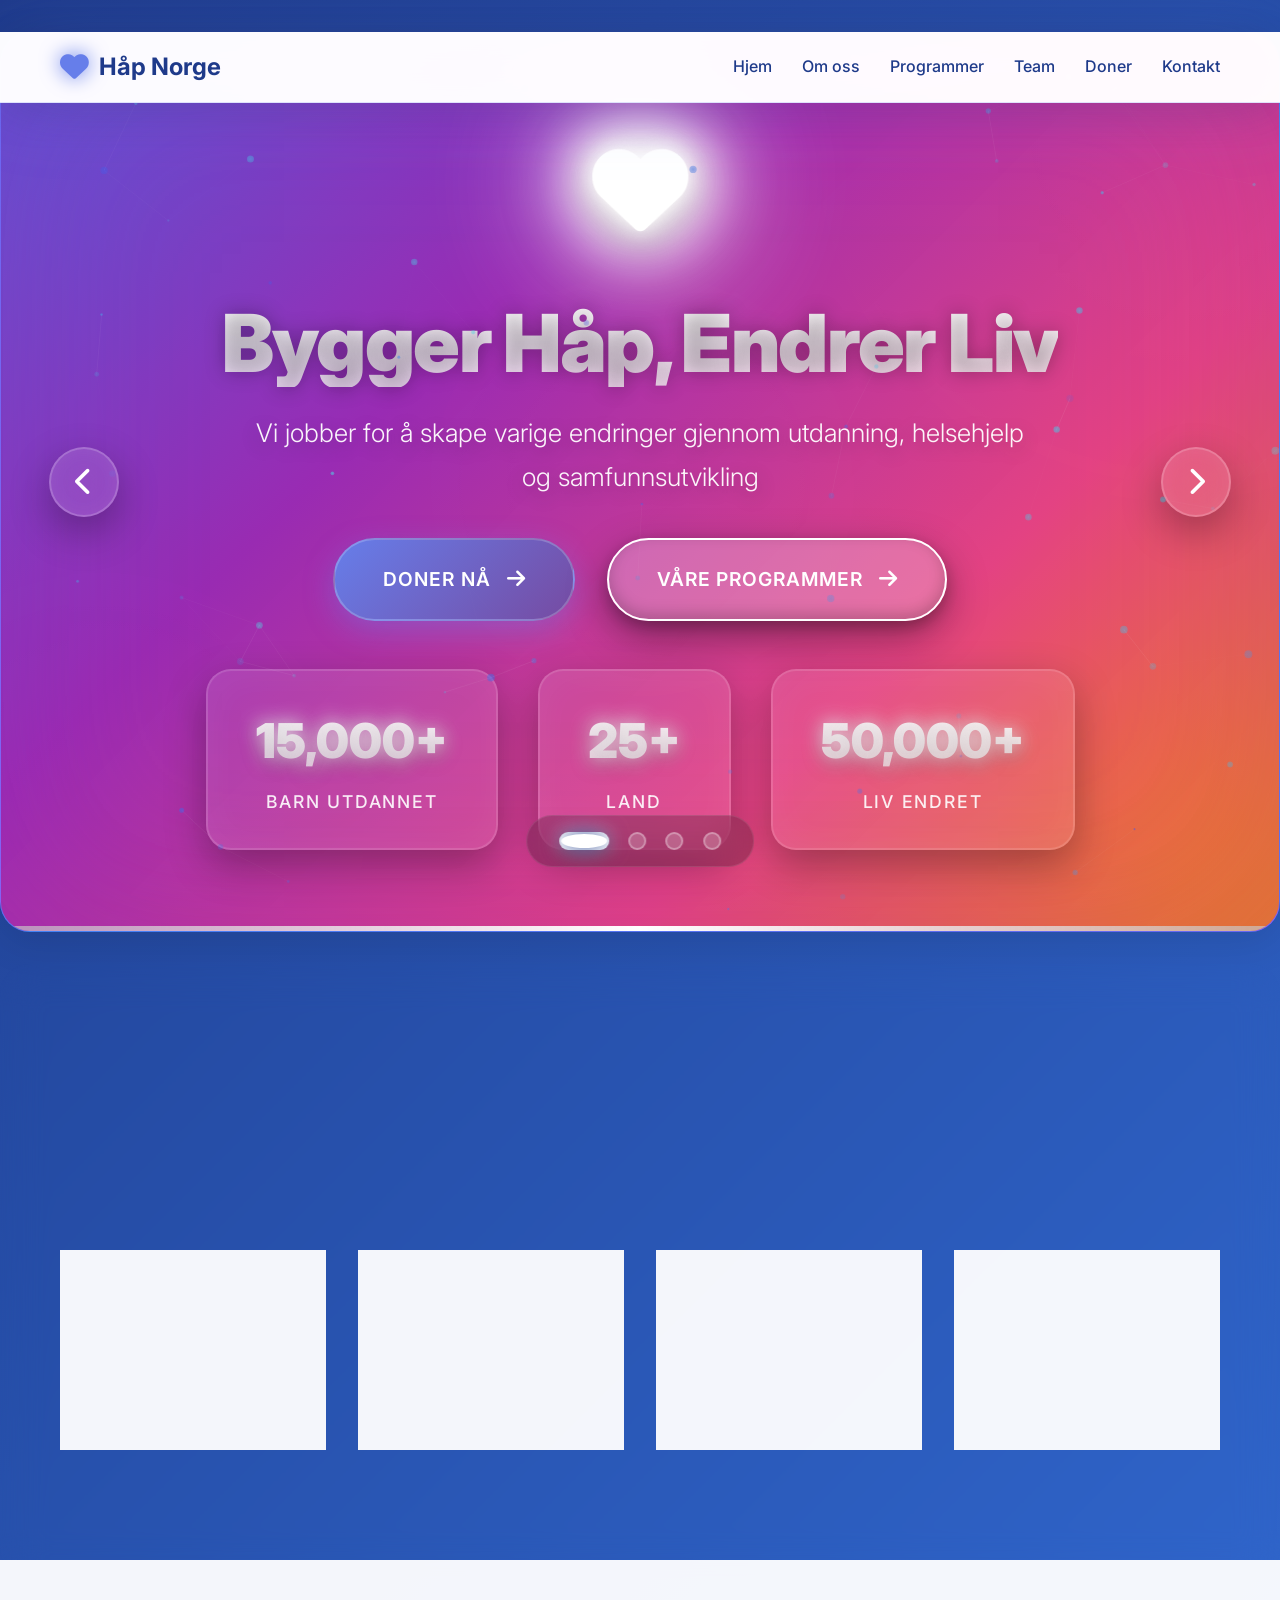
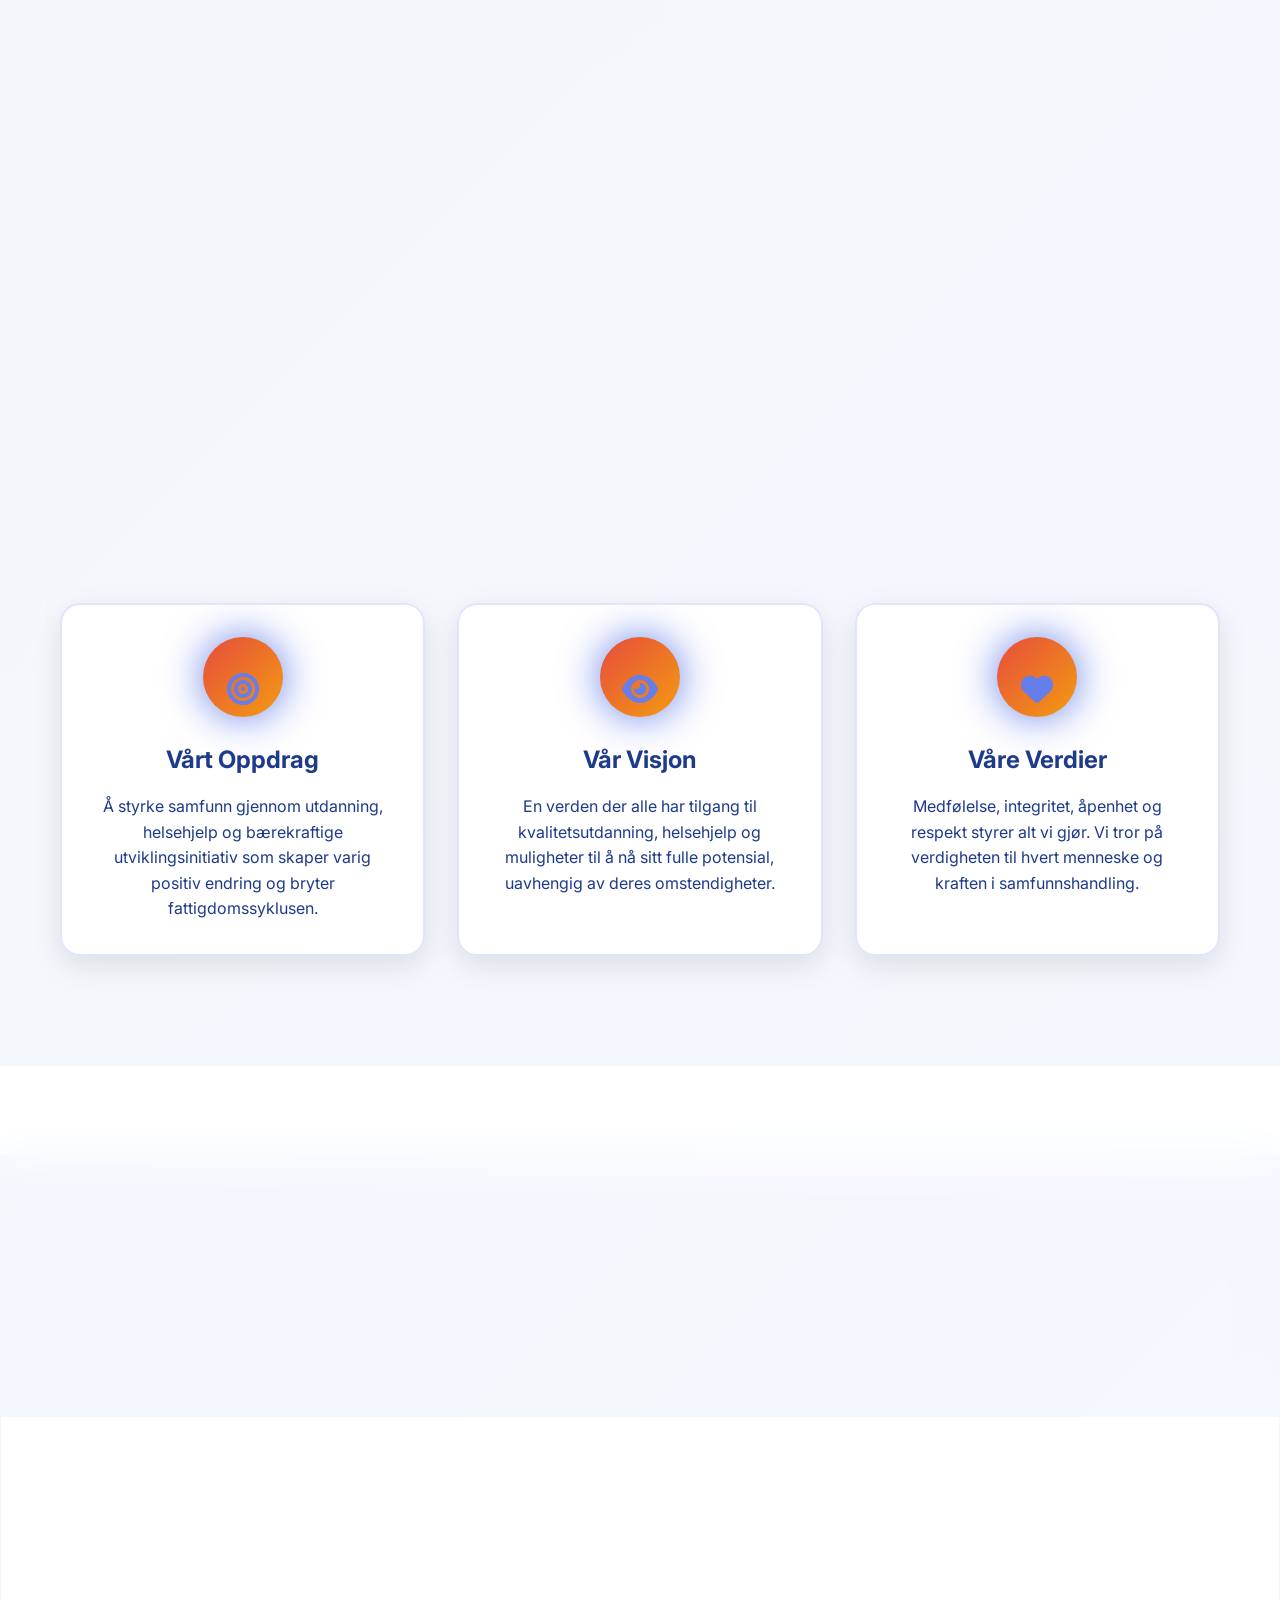
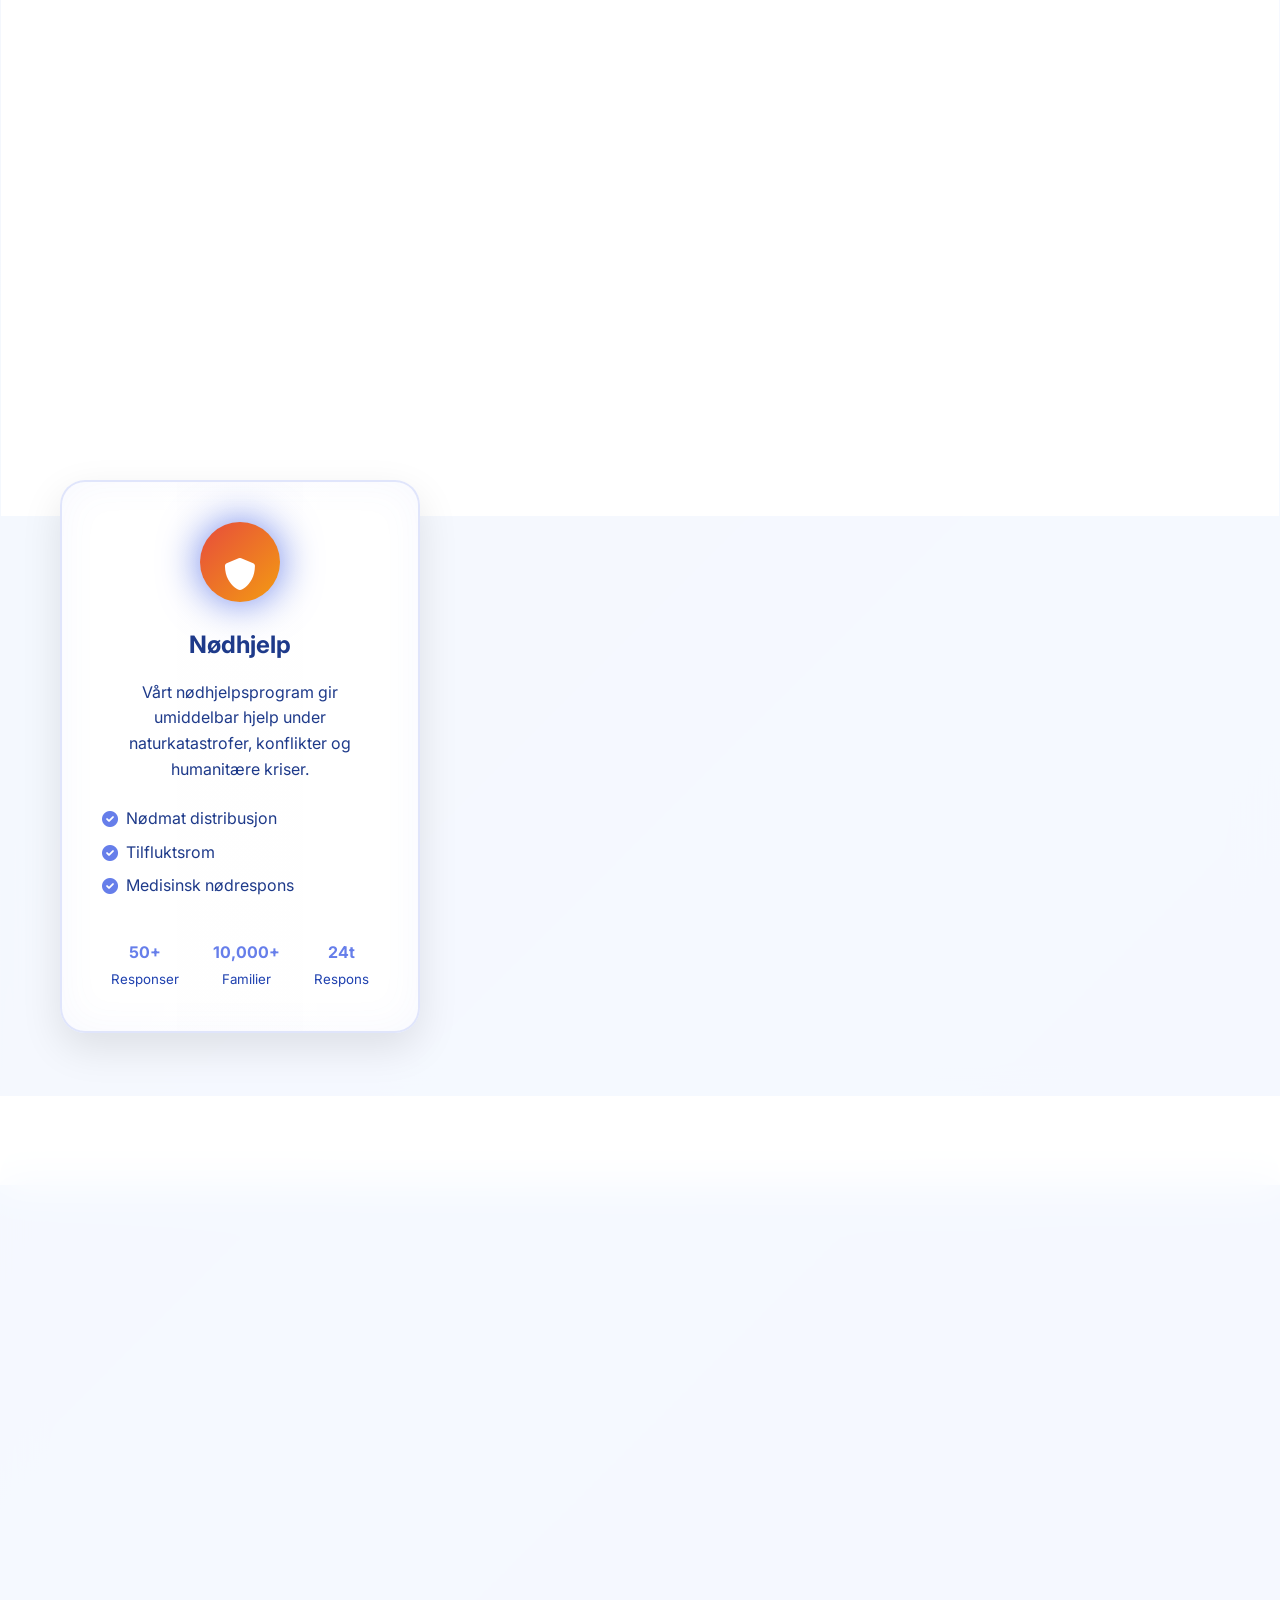
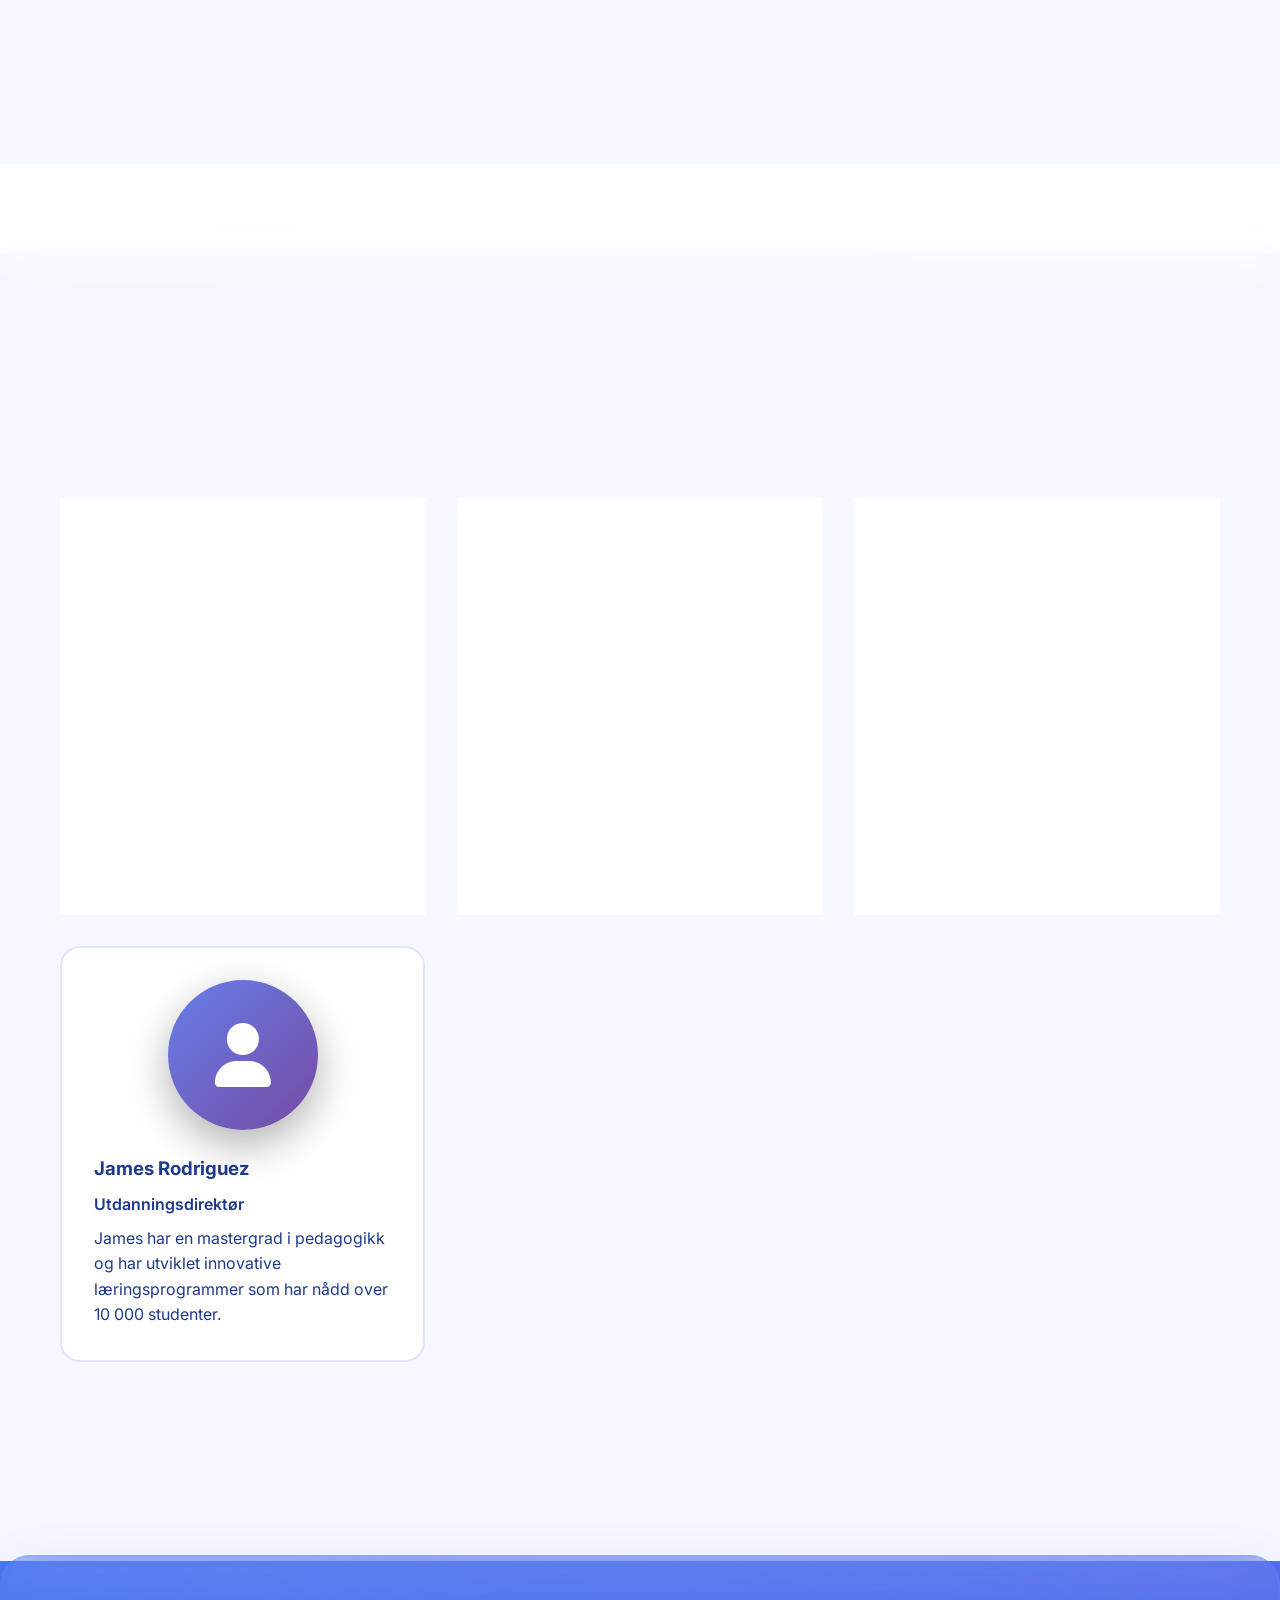
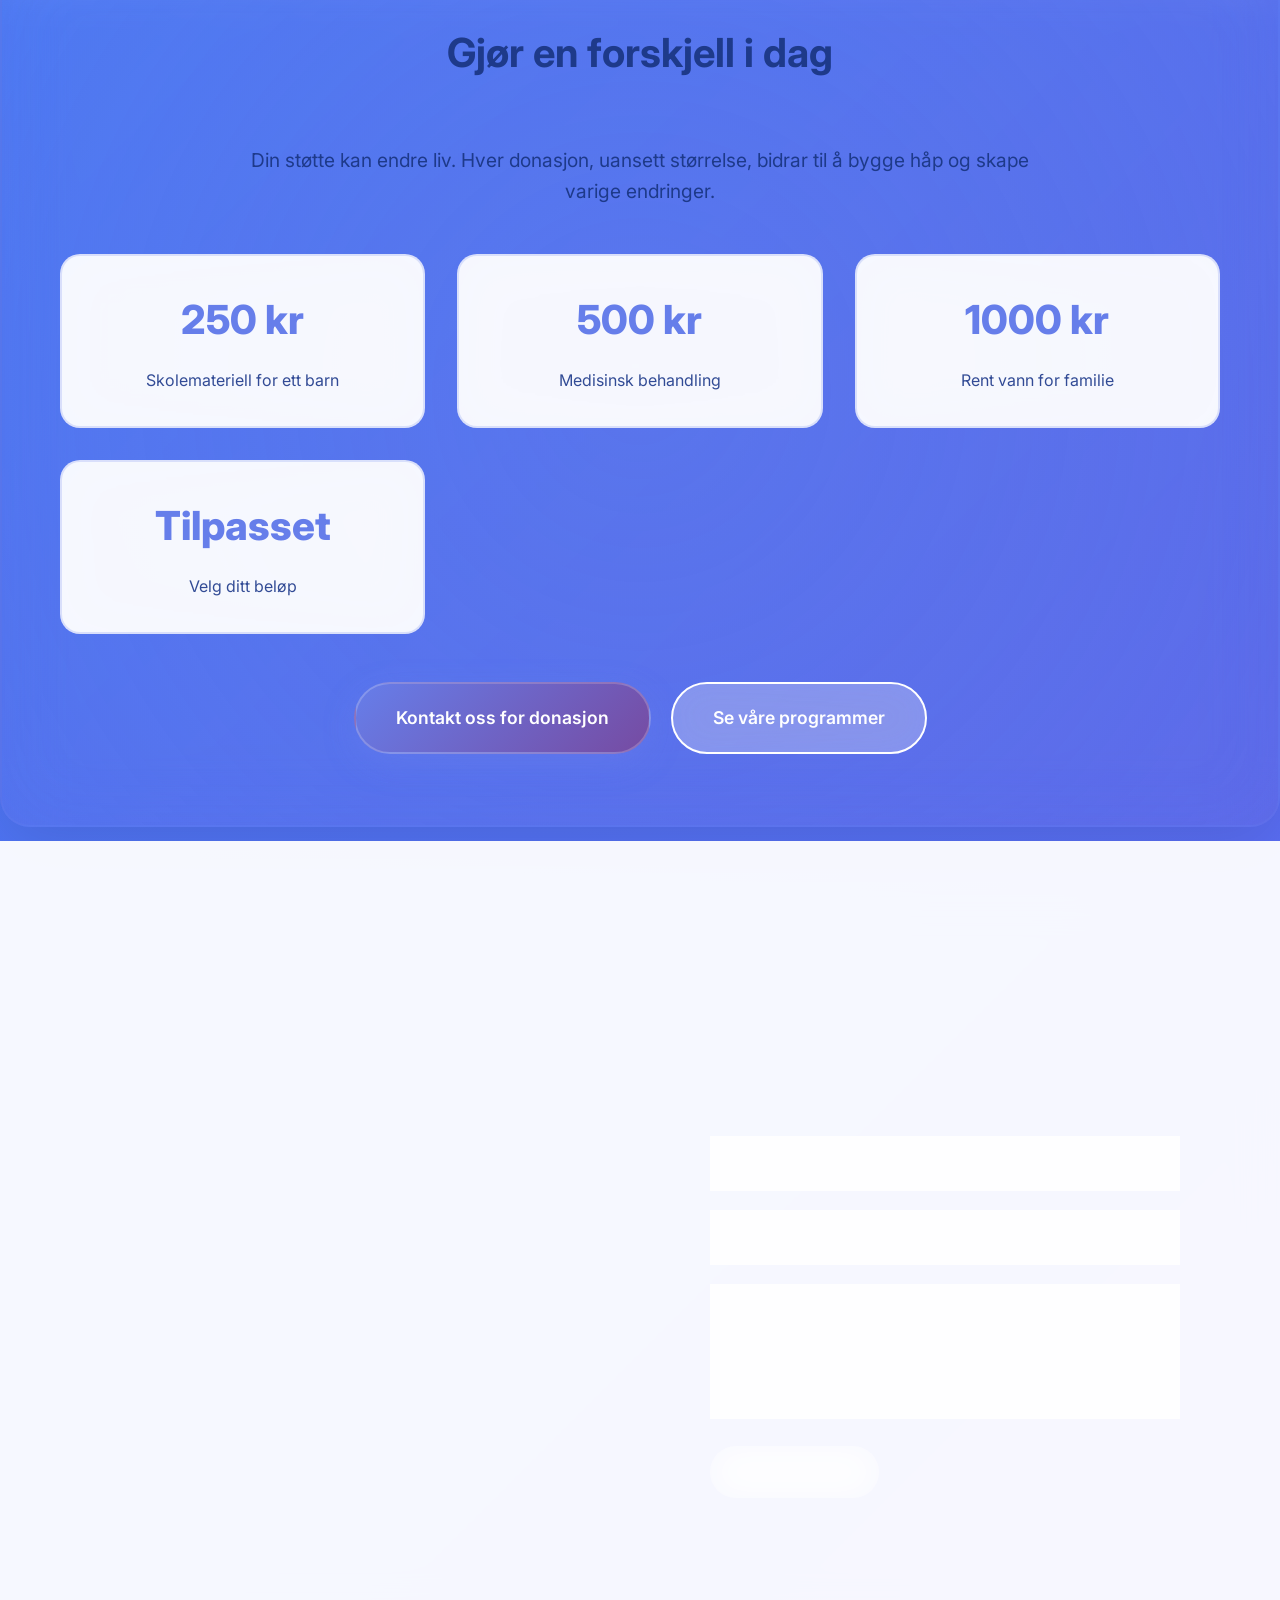
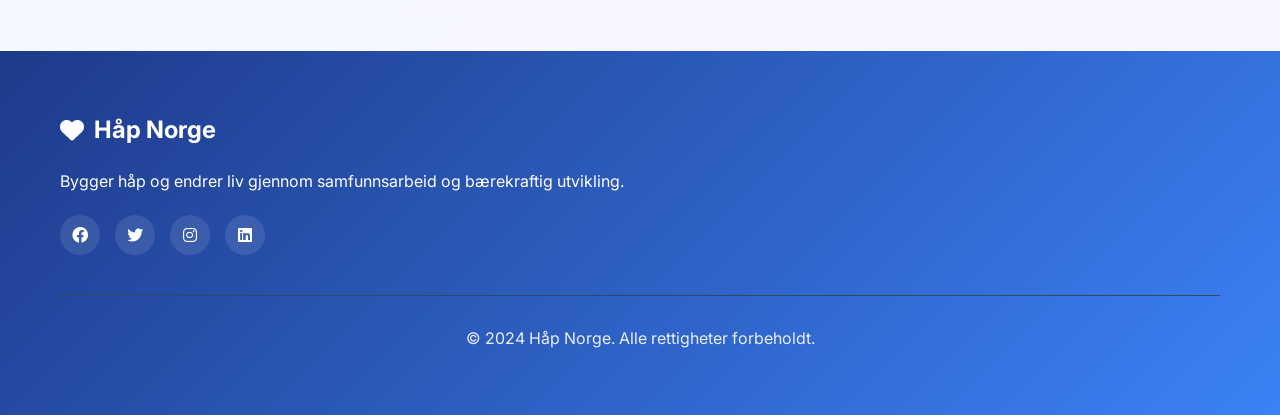
==== commit 201a703a: "Organize project structure - move CSS to css/ and JS to js/ folders" ====
--- a/index.html
+++ b/index.html
@@ -4,10 +4,10 @@
     <meta charset="UTF-8">
     <meta name="viewport" content="width=device-width, initial-scale=1.0">
     <title>Håp Norge - Humanitær Organisasjon</title>
-    <link rel="stylesheet" href="styles.css">
-    <link rel="stylesheet" href="slider-3d-enhanced.css">
-    <link rel="stylesheet" href="site-3d-effects.css">
-    <link rel="stylesheet" href="color-fixes.css">
+    <link rel="stylesheet" href="css/styles.css">
+    <link rel="stylesheet" href="css/slider-3d-enhanced.css">
+    <link rel="stylesheet" href="css/site-3d-effects.css">
+    <link rel="stylesheet" href="css/color-fixes.css">
     <link href="https://cdnjs.cloudflare.com/ajax/libs/font-awesome/6.0.0/css/all.min.css" rel="stylesheet">
     <link href="https://fonts.googleapis.com/css2?family=Inter:wght@300;400;500;600;700;900&display=swap" rel="stylesheet">
 </head>
@@ -638,9 +638,9 @@
         </div>
     </footer>
 
-    <script src="particles.js"></script>
-    <script src="slider-3d.js"></script>
-    <script src="site-3d-effects.js"></script>
-    <script src="script.js"></script>
+    <script src="js/particles.js"></script>
+    <script src="js/slider-3d.js"></script>
+    <script src="js/site-3d-effects.js"></script>
+    <script src="js/script.js"></script>
 </body>
 </html>
--- a/css/styles.css
+++ b/css/styles.css
@@ -0,0 +1,1800 @@
+/* Reset and Base Styles */
+* {
+    margin: 0;
+    padding: 0;
+    box-sizing: border-box;
+}
+
+body {
+    font-family: 'Inter', sans-serif;
+    line-height: 1.6;
+    color: #1e3a8a;
+    overflow-x: hidden;
+}
+
+.container {
+    max-width: 1200px;
+    margin: 0 auto;
+    padding: 0 20px;
+}
+
+/* Navigation */
+.navbar {
+    position: fixed;
+    top: 0;
+    width: 100%;
+    background: rgba(255, 255, 255, 0.95);
+    backdrop-filter: blur(10px);
+    z-index: 1000;
+    transition: all 0.3s ease;
+    box-shadow: 0 2px 20px rgba(0, 0, 0, 0.1);
+}
+
+.nav-container {
+    max-width: 1200px;
+    margin: 0 auto;
+    padding: 0 20px;
+    display: flex;
+    justify-content: space-between;
+    align-items: center;
+    height: 70px;
+}
+
+.nav-logo {
+    display: flex;
+    align-items: center;
+    font-size: 1.5rem;
+    font-weight: 700;
+    color: #1e3a8a;
+}
+
+.nav-logo i {
+    margin-right: 10px;
+    font-size: 1.8rem;
+}
+
+.nav-menu {
+    display: flex;
+    list-style: none;
+    gap: 30px;
+}
+
+.nav-link {
+    text-decoration: none;
+    color: #1e3a8a;
+    font-weight: 500;
+    transition: color 0.3s ease;
+    position: relative;
+}
+
+.nav-link:hover {
+    color: #667eea;
+}
+
+.nav-link::after {
+    content: '';
+    position: absolute;
+    bottom: -5px;
+    left: 0;
+    width: 0;
+    height: 2px;
+    background: linear-gradient(90deg, #667eea, #764ba2);
+    transition: width 0.3s ease;
+}
+
+.nav-link:hover::after {
+    width: 100%;
+}
+
+.hamburger {
+    display: none;
+    flex-direction: column;
+    cursor: pointer;
+}
+
+.bar {
+    width: 25px;
+    height: 3px;
+    background: #1e3a8a;
+    margin: 3px 0;
+    transition: 0.3s;
+}
+
+/* Hero Section */
+.hero {
+    min-height: 100vh;
+    display: flex;
+    align-items: center;
+    background: linear-gradient(135deg, #667eea 0%, #764ba2 100%);
+    color: white;
+    padding: 100px 0 50px;
+}
+
+.hero-content {
+    flex: 1;
+    max-width: 600px;
+    padding: 0 20px;
+}
+
+.hero-title {
+    font-size: 3.5rem;
+    font-weight: 700;
+    margin-bottom: 20px;
+    line-height: 1.2;
+}
+
+.hero-subtitle {
+    font-size: 1.2rem;
+    margin-bottom: 30px;
+    opacity: 0.9;
+}
+
+.hero-buttons {
+    display: flex;
+    gap: 20px;
+    flex-wrap: wrap;
+}
+
+.hero-image {
+    flex: 1;
+    display: flex;
+    justify-content: center;
+    align-items: center;
+    padding: 0 20px;
+}
+
+.hero-placeholder {
+    width: 300px;
+    height: 300px;
+    background: rgba(255, 255, 255, 0.1);
+    border-radius: 50%;
+    display: flex;
+    align-items: center;
+    justify-content: center;
+    backdrop-filter: blur(10px);
+    border: 2px solid rgba(255, 255, 255, 0.2);
+}
+
+.hero-placeholder i {
+    font-size: 8rem;
+    color: rgba(255, 255, 255, 0.8);
+}
+
+/* Buttons */
+.btn {
+    display: inline-block;
+    padding: 15px 30px;
+    text-decoration: none;
+    border-radius: 50px;
+    font-weight: 600;
+    transition: all 0.3s ease;
+    border: none;
+    cursor: pointer;
+    font-size: 1rem;
+}
+
+.btn-primary {
+    background: linear-gradient(135deg, #667eea, #764ba2);
+    color: white !important;
+    border: none;
+}
+
+.btn-primary:hover {
+    background: linear-gradient(135deg, #764ba2, #667eea);
+    transform: translateY(-3px);
+    box-shadow: 0 15px 35px rgba(102, 126, 234, 0.4);
+}
+
+.btn-secondary {
+    background: rgba(255, 255, 255, 0.2);
+    color: white !important;
+    border: 2px solid white;
+    backdrop-filter: blur(10px);
+}
+
+.btn-secondary:hover {
+    background: white;
+    color: #667eea !important;
+    transform: translateY(-3px);
+    box-shadow: 0 15px 35px rgba(255, 255, 255, 0.3);
+}
+
+.btn-outline {
+    background: transparent;
+    color: #667eea;
+    border: 2px solid #667eea;
+}
+
+.btn-outline:hover {
+    background: linear-gradient(135deg, #667eea, #764ba2);
+    color: white !important;
+    border-color: transparent;
+    box-shadow: 0 10px 30px rgba(102, 126, 234, 0.3);
+}
+
+.btn-large {
+    padding: 20px 40px;
+    font-size: 1.1rem;
+}
+
+/* Mission Section */
+.mission {
+    padding: 80px 0;
+    background: #f8f9fa;
+}
+
+.mission-content {
+    text-align: center;
+    margin-bottom: 60px;
+}
+
+.mission-content h2 {
+    font-size: 2.5rem;
+    margin-bottom: 20px;
+    color: #333;
+}
+
+.mission-content p {
+    font-size: 1.2rem;
+    color: #666;
+    max-width: 800px;
+    margin: 0 auto;
+}
+
+.stats {
+    display: grid;
+    grid-template-columns: repeat(auto-fit, minmax(200px, 1fr));
+    gap: 40px;
+    text-align: center;
+}
+
+.stat-item h3 {
+    font-size: 3rem;
+    color: #e74c3c;
+    margin-bottom: 10px;
+    font-weight: 700;
+}
+
+.stat-item p {
+    font-size: 1.1rem;
+    color: #666;
+    font-weight: 500;
+}
+
+/* About Section */
+.about {
+    padding: 80px 0;
+}
+
+.about-content {
+    display: grid;
+    grid-template-columns: 1fr 1fr;
+    gap: 60px;
+    align-items: center;
+}
+
+.about-text h2 {
+    font-size: 2.5rem;
+    margin-bottom: 20px;
+    color: #333;
+}
+
+.about-text p {
+    font-size: 1.1rem;
+    color: #666;
+    margin-bottom: 20px;
+}
+
+.about-image {
+    display: flex;
+    justify-content: center;
+}
+
+.image-placeholder {
+    width: 400px;
+    height: 300px;
+    background: linear-gradient(135deg, #e74c3c, #f39c12);
+    border-radius: 20px;
+    display: flex;
+    align-items: center;
+    justify-content: center;
+    box-shadow: 0 20px 40px rgba(231, 76, 60, 0.2);
+}
+
+.image-placeholder i {
+    font-size: 6rem;
+    color: white;
+}
+
+/* Programs Section */
+.programs {
+    padding: 80px 0;
+    background: #f8f9fa;
+}
+
+.section-title {
+    text-align: center;
+    font-size: 2.5rem;
+    margin-bottom: 60px;
+    color: #333;
+}
+
+.programs-grid {
+    display: grid;
+    grid-template-columns: repeat(auto-fit, minmax(300px, 1fr));
+    gap: 40px;
+}
+
+.program-card {
+    background: white;
+    padding: 40px 30px;
+    border-radius: 20px;
+    text-align: center;
+    box-shadow: 0 10px 30px rgba(0, 0, 0, 0.1);
+    transition: transform 0.3s ease, box-shadow 0.3s ease;
+}
+
+.program-card:hover {
+    transform: translateY(-10px);
+    box-shadow: 0 20px 40px rgba(0, 0, 0, 0.15);
+}
+
+.program-icon {
+    width: 80px;
+    height: 80px;
+    background: linear-gradient(135deg, #e74c3c, #f39c12);
+    border-radius: 50%;
+    display: flex;
+    align-items: center;
+    justify-content: center;
+    margin: 0 auto 20px;
+}
+
+.program-icon i {
+    font-size: 2rem;
+    color: white;
+}
+
+.program-card h3 {
+    font-size: 1.5rem;
+    margin-bottom: 15px;
+    color: #333;
+}
+
+.program-card p {
+    color: #666;
+    margin-bottom: 20px;
+    line-height: 1.6;
+}
+
+.program-link {
+    color: #e74c3c;
+    text-decoration: none;
+    font-weight: 600;
+    display: inline-flex;
+    align-items: center;
+    gap: 5px;
+    transition: color 0.3s ease;
+}
+
+.program-link:hover {
+    color: #c0392b;
+}
+
+/* Impact Section */
+.impact {
+    padding: 80px 0;
+}
+
+.impact-content {
+    display: grid;
+    grid-template-columns: 1fr 1fr;
+    gap: 60px;
+    align-items: center;
+}
+
+.impact-story {
+    background: linear-gradient(135deg, #667eea, #764ba2);
+    color: white;
+    padding: 40px;
+    border-radius: 20px;
+    box-shadow: 0 20px 40px rgba(102, 126, 234, 0.2);
+}
+
+.impact-story h3 {
+    font-size: 1.8rem;
+    margin-bottom: 20px;
+}
+
+.impact-story p {
+    font-size: 1.1rem;
+    margin-bottom: 20px;
+    line-height: 1.6;
+}
+
+.story-author {
+    font-style: italic;
+    opacity: 0.9;
+}
+
+.impact-stats {
+    display: flex;
+    flex-direction: column;
+    gap: 40px;
+}
+
+.impact-stat {
+    text-align: center;
+}
+
+.impact-stat h4 {
+    font-size: 3rem;
+    color: #e74c3c;
+    margin-bottom: 10px;
+    font-weight: 700;
+}
+
+.impact-stat p {
+    color: #666;
+    font-size: 1.1rem;
+}
+
+/* Donate Section */
+.donate {
+    padding: 80px 0;
+    background: linear-gradient(135deg, #e74c3c, #c0392b);
+    color: white;
+    text-align: center;
+}
+
+.donate-content h2 {
+    font-size: 2.5rem;
+    margin-bottom: 20px;
+}
+
+.donate-content p {
+    font-size: 1.2rem;
+    margin-bottom: 40px;
+    opacity: 0.9;
+}
+
+.donation-options {
+    display: grid;
+    grid-template-columns: repeat(auto-fit, minmax(200px, 1fr));
+    gap: 30px;
+    margin-bottom: 40px;
+}
+
+.donation-amount {
+    background: rgba(255, 255, 255, 0.1);
+    padding: 30px 20px;
+    border-radius: 15px;
+    backdrop-filter: blur(10px);
+    border: 1px solid rgba(255, 255, 255, 0.2);
+    transition: transform 0.3s ease;
+}
+
+.donation-amount:hover {
+    transform: translateY(-5px);
+}
+
+.donation-amount .amount {
+    font-size: 2.5rem;
+    font-weight: 700;
+    display: block;
+    margin-bottom: 10px;
+}
+
+.donation-amount p {
+    font-size: 1rem;
+    opacity: 0.9;
+    margin: 0;
+}
+
+/* Contact Section */
+.contact {
+    padding: 80px 0;
+    background: #f8f9fa;
+}
+
+.contact-content {
+    display: grid;
+    grid-template-columns: 1fr 1fr;
+    gap: 60px;
+}
+
+.contact-info {
+    display: flex;
+    flex-direction: column;
+    gap: 30px;
+}
+
+.contact-item {
+    display: flex;
+    align-items: flex-start;
+    gap: 20px;
+}
+
+.contact-item i {
+    font-size: 1.5rem;
+    color: #e74c3c;
+    margin-top: 5px;
+}
+
+.contact-item h4 {
+    font-size: 1.2rem;
+    margin-bottom: 5px;
+    color: #333;
+}
+
+.contact-item p {
+    color: #666;
+    line-height: 1.6;
+}
+
+.contact-form {
+    background: white;
+    padding: 40px;
+    border-radius: 20px;
+    box-shadow: 0 10px 30px rgba(0, 0, 0, 0.1);
+}
+
+.form-group {
+    margin-bottom: 20px;
+}
+
+.form-group input,
+.form-group textarea {
+    width: 100%;
+    padding: 15px;
+    border: 2px solid #e1e1e1;
+    border-radius: 10px;
+    font-size: 1rem;
+    transition: border-color 0.3s ease;
+    font-family: inherit;
+}
+
+.form-group input:focus,
+.form-group textarea:focus {
+    outline: none;
+    border-color: #e74c3c;
+}
+
+.form-group textarea {
+    resize: vertical;
+    min-height: 120px;
+}
+
+/* Footer */
+.footer {
+    background: #2c3e50;
+    color: white;
+    padding: 60px 0 20px;
+}
+
+.footer-content {
+    display: grid;
+    grid-template-columns: repeat(auto-fit, minmax(250px, 1fr));
+    gap: 40px;
+    margin-bottom: 40px;
+}
+
+.footer-logo {
+    display: flex;
+    align-items: center;
+    font-size: 1.5rem;
+    font-weight: 700;
+    margin-bottom: 20px;
+}
+
+.footer-logo i {
+    margin-right: 10px;
+    color: #e74c3c;
+}
+
+.footer-section p {
+    color: #bdc3c7;
+    margin-bottom: 20px;
+    line-height: 1.6;
+}
+
+.footer-section h4 {
+    margin-bottom: 20px;
+    color: white;
+}
+
+.footer-section ul {
+    list-style: none;
+}
+
+.footer-section ul li {
+    margin-bottom: 10px;
+}
+
+.footer-section ul li a {
+    color: #bdc3c7;
+    text-decoration: none;
+    transition: color 0.3s ease;
+}
+
+.footer-section ul li a:hover {
+    color: #e74c3c;
+}
+
+.social-links {
+    display: flex;
+    gap: 15px;
+}
+
+.social-links a {
+    width: 40px;
+    height: 40px;
+    background: #34495e;
+    border-radius: 50%;
+    display: flex;
+    align-items: center;
+    justify-content: center;
+    color: white;
+    text-decoration: none;
+    transition: all 0.3s ease;
+}
+
+.social-links a:hover {
+    background: #e74c3c;
+    transform: translateY(-2px);
+}
+
+.footer-bottom {
+    text-align: center;
+    padding-top: 20px;
+    border-top: 1px solid #34495e;
+    color: #bdc3c7;
+}
+
+.footer-bottom p {
+    margin: 10px 0;
+}
+
+.developer-credit {
+    font-size: 0.9rem;
+    margin-top: 10px;
+    opacity: 0.8;
+    transition: opacity 0.3s ease;
+}
+
+.developer-credit:hover {
+    opacity: 1;
+}
+
+.developer-credit a {
+    color: #667eea;
+    text-decoration: none;
+    font-weight: 600;
+    transition: all 0.3s ease;
+    position: relative;
+}
+
+.developer-credit a:hover {
+    color: #764ba2;
+}
+
+.developer-credit a::after {
+    content: '';
+    position: absolute;
+    width: 0;
+    height: 2px;
+    bottom: -2px;
+    left: 0;
+    background: linear-gradient(90deg, #667eea, #764ba2);
+    transition: width 0.3s ease;
+}
+
+.developer-credit a:hover::after {
+    width: 100%;
+}
+
+/* Responsive Design */
+@media (max-width: 768px) {
+    .hamburger {
+        display: flex;
+    }
+
+    .nav-menu {
+        position: fixed;
+        left: -100%;
+        top: 70px;
+        flex-direction: column;
+        background-color: white;
+        width: 100%;
+        text-align: center;
+        transition: 0.3s;
+        box-shadow: 0 10px 27px rgba(0, 0, 0, 0.05);
+        padding: 20px 0;
+    }
+
+    .nav-menu.active {
+        left: 0;
+    }
+
+    .nav-menu li {
+        margin: 15px 0;
+    }
+
+    .hero {
+        flex-direction: column;
+        text-align: center;
+        padding: 120px 0 50px;
+    }
+
+    .hero-title {
+        font-size: 2.5rem;
+    }
+
+    .hero-buttons {
+        justify-content: center;
+    }
+
+    .about-content,
+    .impact-content,
+    .contact-content {
+        grid-template-columns: 1fr;
+        gap: 40px;
+    }
+
+    .programs-grid {
+        grid-template-columns: 1fr;
+    }
+
+    .donation-options {
+        grid-template-columns: 1fr;
+    }
+
+    .stats {
+        grid-template-columns: repeat(2, 1fr);
+    }
+
+    .hero-placeholder {
+        width: 200px;
+        height: 200px;
+    }
+
+    .hero-placeholder i {
+        font-size: 5rem;
+    }
+
+    .image-placeholder {
+        width: 300px;
+        height: 200px;
+    }
+
+    .image-placeholder i {
+        font-size: 4rem;
+    }
+}
+
+@media (max-width: 480px) {
+    .hero-title {
+        font-size: 2rem;
+    }
+
+    .hero-subtitle {
+        font-size: 1rem;
+    }
+
+    .btn {
+        padding: 12px 24px;
+        font-size: 0.9rem;
+    }
+
+    .section-title {
+        font-size: 2rem;
+    }
+
+    .stats {
+        grid-template-columns: 1fr;
+    }
+
+    .stat-item h3 {
+        font-size: 2.5rem;
+    }
+}
+
+/* Smooth Scrolling */
+html {
+    scroll-behavior: smooth;
+}
+
+/* Loading Animation */
+@keyframes fadeInUp {
+    from {
+        opacity: 0;
+        transform: translateY(30px);
+    }
+    to {
+        opacity: 1;
+        transform: translateY(0);
+    }
+}
+
+.fade-in-up {
+    animation: fadeInUp 0.6s ease-out;
+}
+
+/* Hover Effects */
+.program-card,
+.contact-form,
+.donation-amount {
+    transition: all 0.3s ease;
+}
+
+/* Focus States */
+.btn:focus,
+input:focus,
+textarea:focus {
+    outline: 2px solid #667eea;
+    outline-offset: 2px;
+}
+
+/* Page Header */
+.page-header {
+    background: linear-gradient(135deg, #667eea 0%, #764ba2 100%);
+    color: white;
+    padding: 120px 0 80px;
+    text-align: center;
+}
+
+.page-header h1 {
+    font-size: 3rem;
+    margin-bottom: 20px;
+    font-weight: 700;
+}
+
+.page-header p {
+    font-size: 1.2rem;
+    opacity: 0.9;
+    max-width: 600px;
+    margin: 0 auto;
+}
+
+/* About Page Styles */
+.our-story {
+    padding: 80px 0;
+}
+
+.story-content {
+    display: grid;
+    grid-template-columns: 1fr 1fr;
+    gap: 60px;
+    align-items: center;
+}
+
+.story-text h2 {
+    font-size: 2.5rem;
+    margin-bottom: 20px;
+    color: #333;
+}
+
+.story-text p {
+    font-size: 1.1rem;
+    color: #666;
+    margin-bottom: 20px;
+    line-height: 1.6;
+}
+
+.story-image {
+    display: flex;
+    justify-content: center;
+}
+
+.mission-values {
+    padding: 80px 0;
+    background: #f8f9fa;
+}
+
+.mission-values-content {
+    display: grid;
+    grid-template-columns: repeat(auto-fit, minmax(300px, 1fr));
+    gap: 40px;
+}
+
+.mission-card {
+    background: white;
+    padding: 40px 30px;
+    border-radius: 20px;
+    text-align: center;
+    box-shadow: 0 10px 30px rgba(0, 0, 0, 0.1);
+    transition: transform 0.3s ease;
+}
+
+.mission-card:hover {
+    transform: translateY(-5px);
+}
+
+.card-icon {
+    width: 80px;
+    height: 80px;
+    background: linear-gradient(135deg, #e74c3c, #f39c12);
+    border-radius: 50%;
+    display: flex;
+    align-items: center;
+    justify-content: center;
+    margin: 0 auto 20px;
+}
+
+.card-icon i {
+    font-size: 2rem;
+    color: white;
+}
+
+.mission-card h3 {
+    font-size: 1.5rem;
+    margin-bottom: 15px;
+    color: #333;
+}
+
+.mission-card p {
+    color: #666;
+    line-height: 1.6;
+}
+
+/* Team Section */
+.team {
+    padding: 80px 0;
+}
+
+.team-grid {
+    display: grid;
+    grid-template-columns: repeat(auto-fit, minmax(250px, 1fr));
+    gap: 40px;
+}
+
+.team-member {
+    background: white;
+    padding: 30px;
+    border-radius: 20px;
+    text-align: center;
+    box-shadow: 0 10px 30px rgba(0, 0, 0, 0.1);
+    transition: transform 0.3s ease;
+}
+
+.team-member:hover {
+    transform: translateY(-5px);
+}
+
+.member-photo {
+    width: 120px;
+    height: 120px;
+    background: linear-gradient(135deg, #667eea, #764ba2);
+    border-radius: 50%;
+    display: flex;
+    align-items: center;
+    justify-content: center;
+    margin: 0 auto 20px;
+}
+
+.member-photo i {
+    font-size: 3rem;
+    color: white;
+}
+
+.team-member h3 {
+    font-size: 1.3rem;
+    margin-bottom: 5px;
+    color: #333;
+}
+
+.member-role {
+    color: #e74c3c;
+    font-weight: 600;
+    margin-bottom: 15px;
+}
+
+.member-bio {
+    color: #666;
+    font-size: 0.9rem;
+    line-height: 1.5;
+}
+
+/* Timeline */
+.timeline {
+    padding: 80px 0;
+    background: #f8f9fa;
+}
+
+.timeline-container {
+    position: relative;
+    max-width: 800px;
+    margin: 0 auto;
+}
+
+.timeline-container::before {
+    content: '';
+    position: absolute;
+    left: 50%;
+    top: 0;
+    bottom: 0;
+    width: 2px;
+    background: #e74c3c;
+    transform: translateX(-50%);
+}
+
+.timeline-item {
+    display: flex;
+    margin-bottom: 40px;
+    position: relative;
+}
+
+.timeline-item:nth-child(odd) {
+    flex-direction: row;
+}
+
+.timeline-item:nth-child(even) {
+    flex-direction: row-reverse;
+}
+
+.timeline-year {
+    background: #e74c3c;
+    color: white;
+    padding: 10px 20px;
+    border-radius: 25px;
+    font-weight: 700;
+    font-size: 1.1rem;
+    position: relative;
+    z-index: 2;
+    min-width: 80px;
+    text-align: center;
+}
+
+.timeline-content {
+    background: white;
+    padding: 30px;
+    border-radius: 15px;
+    box-shadow: 0 5px 15px rgba(0, 0, 0, 0.1);
+    margin: 0 20px;
+    flex: 1;
+    position: relative;
+}
+
+.timeline-content::before {
+    content: '';
+    position: absolute;
+    top: 20px;
+    width: 0;
+    height: 0;
+    border: 10px solid transparent;
+}
+
+.timeline-item:nth-child(odd) .timeline-content::before {
+    left: -20px;
+    border-right-color: white;
+}
+
+.timeline-item:nth-child(even) .timeline-content::before {
+    right: -20px;
+    border-left-color: white;
+}
+
+.timeline-content h3 {
+    color: #333;
+    margin-bottom: 10px;
+    font-size: 1.3rem;
+}
+
+.timeline-content p {
+    color: #666;
+    line-height: 1.6;
+}
+
+/* CTA Section */
+.cta {
+    padding: 80px 0;
+    background: linear-gradient(135deg, #e74c3c, #c0392b);
+    color: white;
+    text-align: center;
+}
+
+.cta-content h2 {
+    font-size: 2.5rem;
+    margin-bottom: 20px;
+}
+
+.cta-content p {
+    font-size: 1.2rem;
+    margin-bottom: 40px;
+    opacity: 0.9;
+}
+
+.cta-buttons {
+    display: flex;
+    gap: 20px;
+    justify-content: center;
+    flex-wrap: wrap;
+}
+
+/* Programs Page Styles */
+.programs-overview {
+    padding: 60px 0;
+    background: #f8f9fa;
+}
+
+.programs-intro {
+    text-align: center;
+    max-width: 800px;
+    margin: 0 auto;
+}
+
+.programs-intro h2 {
+    font-size: 2.5rem;
+    margin-bottom: 20px;
+    color: #333;
+}
+
+.programs-intro p {
+    font-size: 1.2rem;
+    color: #666;
+    line-height: 1.6;
+}
+
+.program-detail {
+    padding: 80px 0;
+}
+
+.program-detail.alt {
+    background: #f8f9fa;
+}
+
+.program-content {
+    display: grid;
+    grid-template-columns: 1fr 1fr;
+    gap: 60px;
+    align-items: center;
+}
+
+.program-info h2 {
+    font-size: 2.5rem;
+    margin-bottom: 20px;
+    color: #333;
+}
+
+.program-description {
+    font-size: 1.1rem;
+    color: #666;
+    margin-bottom: 30px;
+    line-height: 1.6;
+}
+
+.program-icon-large {
+    width: 100px;
+    height: 100px;
+    background: linear-gradient(135deg, #e74c3c, #f39c12);
+    border-radius: 50%;
+    display: flex;
+    align-items: center;
+    justify-content: center;
+    margin-bottom: 20px;
+}
+
+.program-icon-large i {
+    font-size: 3rem;
+    color: white;
+}
+
+.program-features {
+    margin-bottom: 30px;
+}
+
+.feature {
+    display: flex;
+    align-items: center;
+    margin-bottom: 15px;
+}
+
+.feature i {
+    color: #27ae60;
+    margin-right: 10px;
+    font-size: 1.2rem;
+}
+
+.feature span {
+    color: #333;
+    font-weight: 500;
+}
+
+.program-stats {
+    display: grid;
+    grid-template-columns: repeat(3, 1fr);
+    gap: 20px;
+}
+
+.stat {
+    text-align: center;
+    padding: 20px;
+    background: white;
+    border-radius: 15px;
+    box-shadow: 0 5px 15px rgba(0, 0, 0, 0.1);
+}
+
+.stat h3 {
+    font-size: 2rem;
+    color: #e74c3c;
+    margin-bottom: 5px;
+    font-weight: 700;
+}
+
+.stat p {
+    color: #666;
+    font-size: 0.9rem;
+}
+
+.program-impact {
+    padding: 80px 0;
+    background: #f8f9fa;
+}
+
+.impact-grid {
+    display: grid;
+    grid-template-columns: repeat(auto-fit, minmax(300px, 1fr));
+    gap: 40px;
+}
+
+.impact-card {
+    background: white;
+    padding: 40px 30px;
+    border-radius: 20px;
+    text-align: center;
+    box-shadow: 0 10px 30px rgba(0, 0, 0, 0.1);
+    transition: transform 0.3s ease;
+}
+
+.impact-card:hover {
+    transform: translateY(-5px);
+}
+
+.impact-icon {
+    width: 80px;
+    height: 80px;
+    background: linear-gradient(135deg, #667eea, #764ba2);
+    border-radius: 50%;
+    display: flex;
+    align-items: center;
+    justify-content: center;
+    margin: 0 auto 20px;
+}
+
+.impact-icon i {
+    font-size: 2rem;
+    color: white;
+}
+
+.impact-card h3 {
+    font-size: 1.5rem;
+    margin-bottom: 15px;
+    color: #333;
+}
+
+.impact-card p {
+    color: #666;
+    line-height: 1.6;
+}
+
+.get-involved {
+    padding: 80px 0;
+}
+
+.involved-content {
+    text-align: center;
+    max-width: 1000px;
+    margin: 0 auto;
+}
+
+.involved-content h2 {
+    font-size: 2.5rem;
+    margin-bottom: 20px;
+    color: #333;
+}
+
+.involved-content p {
+    font-size: 1.2rem;
+    color: #666;
+    margin-bottom: 50px;
+    line-height: 1.6;
+}
+
+.involved-options {
+    display: grid;
+    grid-template-columns: repeat(auto-fit, minmax(300px, 1fr));
+    gap: 40px;
+}
+
+.involved-option {
+    background: white;
+    padding: 40px 30px;
+    border-radius: 20px;
+    text-align: center;
+    box-shadow: 0 10px 30px rgba(0, 0, 0, 0.1);
+    transition: transform 0.3s ease;
+}
+
+.involved-option:hover {
+    transform: translateY(-5px);
+}
+
+.involved-option i {
+    font-size: 3rem;
+    color: #e74c3c;
+    margin-bottom: 20px;
+}
+
+.involved-option h3 {
+    font-size: 1.5rem;
+    margin-bottom: 15px;
+    color: #333;
+}
+
+.involved-option p {
+    color: #666;
+    margin-bottom: 20px;
+    line-height: 1.6;
+}
+
+/* Donate Page Styles */
+.donation-impact {
+    padding: 80px 0;
+    background: #f8f9fa;
+}
+
+.impact-grid {
+    display: grid;
+    grid-template-columns: repeat(auto-fit, minmax(250px, 1fr));
+    gap: 40px;
+}
+
+.impact-item {
+    background: white;
+    padding: 30px;
+    border-radius: 20px;
+    text-align: center;
+    box-shadow: 0 10px 30px rgba(0, 0, 0, 0.1);
+    transition: transform 0.3s ease;
+}
+
+.impact-item:hover {
+    transform: translateY(-5px);
+}
+
+.impact-item .impact-icon {
+    width: 60px;
+    height: 60px;
+    background: linear-gradient(135deg, #e74c3c, #f39c12);
+    border-radius: 50%;
+    display: flex;
+    align-items: center;
+    justify-content: center;
+    margin: 0 auto 20px;
+}
+
+.impact-item .impact-icon i {
+    font-size: 1.5rem;
+    color: white;
+}
+
+.impact-item h3 {
+    font-size: 2rem;
+    color: #e74c3c;
+    margin-bottom: 10px;
+    font-weight: 700;
+}
+
+.impact-item p {
+    color: #666;
+    line-height: 1.6;
+}
+
+.donation-form-section {
+    padding: 80px 0;
+}
+
+.donation-content {
+    display: grid;
+    grid-template-columns: 1fr 1fr;
+    gap: 60px;
+}
+
+.donation-info h2 {
+    font-size: 2.5rem;
+    margin-bottom: 20px;
+    color: #333;
+}
+
+.donation-info p {
+    font-size: 1.1rem;
+    color: #666;
+    margin-bottom: 30px;
+    line-height: 1.6;
+}
+
+.donation-options {
+    display: grid;
+    grid-template-columns: repeat(2, 1fr);
+    gap: 15px;
+    margin-bottom: 30px;
+}
+
+.donation-option {
+    background: white;
+    border: 2px solid #e1e1e1;
+    padding: 20px;
+    border-radius: 15px;
+    text-align: center;
+    cursor: pointer;
+    transition: all 0.3s ease;
+}
+
+.donation-option:hover {
+    border-color: #e74c3c;
+    transform: translateY(-2px);
+}
+
+.donation-option .amount {
+    font-size: 1.5rem;
+    font-weight: 700;
+    color: #e74c3c;
+    display: block;
+    margin-bottom: 5px;
+}
+
+.donation-option p {
+    font-size: 0.9rem;
+    color: #666;
+    margin: 0;
+}
+
+.custom-amount {
+    margin-bottom: 30px;
+}
+
+.custom-amount label {
+    display: block;
+    margin-bottom: 10px;
+    font-weight: 600;
+    color: #333;
+}
+
+.custom-amount input {
+    width: 100%;
+    padding: 15px;
+    border: 2px solid #e1e1e1;
+    border-radius: 10px;
+    font-size: 1rem;
+    transition: border-color 0.3s ease;
+}
+
+.custom-amount input:focus {
+    outline: none;
+    border-color: #e74c3c;
+}
+
+.donation-frequency h3 {
+    font-size: 1.3rem;
+    margin-bottom: 15px;
+    color: #333;
+}
+
+.frequency-options {
+    display: flex;
+    gap: 20px;
+    flex-wrap: wrap;
+}
+
+.frequency-option {
+    display: flex;
+    align-items: center;
+    cursor: pointer;
+}
+
+.frequency-option input {
+    margin-right: 8px;
+}
+
+.frequency-option span {
+    color: #333;
+    font-weight: 500;
+}
+
+.donation-form {
+    background: white;
+    padding: 40px;
+    border-radius: 20px;
+    box-shadow: 0 10px 30px rgba(0, 0, 0, 0.1);
+}
+
+.donation-form h3 {
+    font-size: 1.8rem;
+    margin-bottom: 30px;
+    color: #333;
+}
+
+.form-row {
+    display: grid;
+    grid-template-columns: 1fr 1fr;
+    gap: 20px;
+}
+
+.form-group label {
+    display: block;
+    margin-bottom: 8px;
+    font-weight: 600;
+    color: #333;
+}
+
+.form-group input,
+.form-group select {
+    width: 100%;
+    padding: 15px;
+    border: 2px solid #e1e1e1;
+    border-radius: 10px;
+    font-size: 1rem;
+    transition: border-color 0.3s ease;
+    font-family: inherit;
+}
+
+.form-group input:focus,
+.form-group select:focus {
+    outline: none;
+    border-color: #e74c3c;
+}
+
+.donation-summary {
+    background: #f8f9fa;
+    padding: 20px;
+    border-radius: 15px;
+    margin: 20px 0;
+}
+
+.summary-item {
+    display: flex;
+    justify-content: space-between;
+    margin-bottom: 10px;
+    color: #333;
+}
+
+.summary-item.total {
+    font-weight: 700;
+    font-size: 1.1rem;
+    border-top: 2px solid #e1e1e1;
+    padding-top: 10px;
+    margin-top: 10px;
+}
+
+.payment-methods {
+    margin: 30px 0;
+}
+
+.payment-methods h4 {
+    font-size: 1.2rem;
+    margin-bottom: 15px;
+    color: #333;
+}
+
+.payment-options {
+    display: flex;
+    gap: 15px;
+    flex-wrap: wrap;
+}
+
+.payment-option {
+    display: flex;
+    align-items: center;
+    padding: 15px 20px;
+    border: 2px solid #e1e1e1;
+    border-radius: 10px;
+    cursor: pointer;
+    transition: all 0.3s ease;
+    flex: 1;
+    min-width: 120px;
+}
+
+.payment-option:hover {
+    border-color: #e74c3c;
+}
+
+.payment-option input {
+    margin-right: 10px;
+}
+
+.payment-option i {
+    margin-right: 8px;
+    color: #e74c3c;
+    font-size: 1.2rem;
+}
+
+.payment-option span {
+    color: #333;
+    font-weight: 500;
+}
+
+.success-stories {
+    padding: 80px 0;
+    background: #f8f9fa;
+}
+
+.stories-grid {
+    display: grid;
+    grid-template-columns: repeat(auto-fit, minmax(300px, 1fr));
+    gap: 40px;
+}
+
+.story-card {
+    background: white;
+    padding: 30px;
+    border-radius: 20px;
+    box-shadow: 0 10px 30px rgba(0, 0, 0, 0.1);
+    transition: transform 0.3s ease;
+}
+
+.story-card:hover {
+    transform: translateY(-5px);
+}
+
+.story-image {
+    width: 60px;
+    height: 60px;
+    background: linear-gradient(135deg, #667eea, #764ba2);
+    border-radius: 50%;
+    display: flex;
+    align-items: center;
+    justify-content: center;
+    margin-bottom: 20px;
+}
+
+.story-image i {
+    font-size: 1.5rem;
+    color: white;
+}
+
+.story-card h3 {
+    font-size: 1.3rem;
+    margin-bottom: 15px;
+    color: #333;
+}
+
+.story-card p {
+    color: #666;
+    margin-bottom: 15px;
+    line-height: 1.6;
+    font-style: italic;
+}
+
+.story-author {
+    color: #e74c3c;
+    font-weight: 600;
+    font-size: 0.9rem;
+}
+
+.trust-section {
+    padding: 80px 0;
+}
+
+.trust-content {
+    display: grid;
+    grid-template-columns: repeat(auto-fit, minmax(250px, 1fr));
+    gap: 40px;
+}
+
+.trust-item {
+    text-align: center;
+    padding: 30px 20px;
+}
+
+.trust-item i {
+    font-size: 3rem;
+    color: #e74c3c;
+    margin-bottom: 20px;
+}
+
+.trust-item h3 {
+    font-size: 1.3rem;
+    margin-bottom: 15px;
+    color: #333;
+}
+
+.trust-item p {
+    color: #666;
+    line-height: 1.6;
+}
+
+/* Active navigation link */
+.nav-link.active {
+    color: #e74c3c;
+}
+
+.nav-link.active::after {
+    width: 100%;
+}
+
+/* Language Selector */
+.language-selector {
+    display: flex;
+    gap: 5px;
+    margin-left: 20px;
+}
+
+.lang-btn {
+    background: transparent;
+    border: 2px solid #e1e1e1;
+    color: #666;
+    padding: 8px 12px;
+    border-radius: 20px;
+    cursor: pointer;
+    font-size: 0.9rem;
+    font-weight: 600;
+    transition: all 0.3s ease;
+    font-family: inherit;
+}
+
+.lang-btn:hover {
+    border-color: #e74c3c;
+    color: #e74c3c;
+}
+
+.lang-btn.active {
+    background: #e74c3c;
+    border-color: #e74c3c;
+    color: white;
+}
+
+.lang-btn.active:hover {
+    background: #c0392b;
+    border-color: #c0392b;
+}
+
+/* Responsive Design for New Pages */
+@media (max-width: 768px) {
+    .story-content,
+    .program-content,
+    .donation-content {
+        grid-template-columns: 1fr;
+        gap: 40px;
+    }
+    
+    .timeline-container::before {
+        left: 20px;
+    }
+    
+    .timeline-item {
+        flex-direction: column !important;
+        padding-left: 50px;
+    }
+    
+    .timeline-year {
+        position: absolute;
+        left: -40px;
+        top: 20px;
+    }
+    
+    .timeline-content::before {
+        display: none;
+    }
+    
+    .donation-options {
+        grid-template-columns: 1fr;
+    }
+    
+    .form-row {
+        grid-template-columns: 1fr;
+    }
+    
+    .payment-options {
+        flex-direction: column;
+    }
+    
+    .frequency-options {
+        flex-direction: column;
+        gap: 10px;
+    }
+    
+    .cta-buttons {
+        flex-direction: column;
+        align-items: center;
+    }
+}
--- a/css/slider-3d-enhanced.css
+++ b/css/slider-3d-enhanced.css
@@ -0,0 +1,731 @@
+/* ========================================
+   ENHANCED 3D HERO SLIDER - PREMIUM EDITION
+   ======================================== */
+
+.hero-slider-3d {
+    position: relative;
+    width: 100%;
+    height: 100vh;
+    min-height: 700px;
+    overflow: hidden;
+    background: linear-gradient(135deg, #3b82f6 0%, #6366f1 50%, #8b5cf6 100%);
+}
+
+/* Animated Gradient Background */
+.hero-slider-3d::before {
+    content: '';
+    position: absolute;
+    top: -50%;
+    left: -50%;
+    width: 200%;
+    height: 200%;
+    background: 
+        radial-gradient(circle at 20% 50%, rgba(120, 119, 198, 0.3) 0%, transparent 50%),
+        radial-gradient(circle at 80% 80%, rgba(88, 86, 214, 0.3) 0%, transparent 50%),
+        radial-gradient(circle at 40% 90%, rgba(255, 138, 0, 0.2) 0%, transparent 50%);
+    animation: gradientShift 15s ease infinite;
+    z-index: 0;
+}
+
+@keyframes gradientShift {
+    0%, 100% { transform: translate(0, 0) rotate(0deg); }
+    33% { transform: translate(5%, -5%) rotate(120deg); }
+    66% { transform: translate(-5%, 5%) rotate(240deg); }
+}
+
+.slider-container {
+    position: relative;
+    width: 100%;
+    height: 100%;
+    perspective: 2500px;
+    perspective-origin: 50% 50%;
+}
+
+/* ========== ENHANCED SLIDES ========== */
+.slide {
+    position: absolute;
+    top: 0;
+    left: 0;
+    width: 100%;
+    height: 100%;
+    opacity: 0;
+    transform: translateX(120%) rotateY(60deg) rotateX(10deg) scale(0.7);
+    transform-style: preserve-3d;
+    transition: all 1.2s cubic-bezier(0.23, 1, 0.32, 1);
+    pointer-events: none;
+    filter: blur(10px);
+}
+
+.slide.active {
+    opacity: 1;
+    transform: translateX(0) rotateY(0deg) rotateX(0deg) scale(1);
+    pointer-events: all;
+    z-index: 10;
+    filter: blur(0);
+}
+
+.slide.prev {
+    transform: translateX(-120%) rotateY(-60deg) rotateX(-10deg) scale(0.7);
+    opacity: 0;
+    filter: blur(10px);
+}
+
+/* ========== PREMIUM BACKGROUNDS ========== */
+.slide-bg {
+    position: absolute;
+    top: 0;
+    left: 0;
+    width: 100%;
+    height: 100%;
+    z-index: 1;
+}
+
+/* Slide 1 - Cyber Purple/Pink */
+.slide:nth-child(1) .slide-overlay {
+    background: 
+        linear-gradient(135deg, 
+            rgba(88, 86, 214, 0.95) 0%,
+            rgba(156, 39, 176, 0.95) 35%,
+            rgba(236, 64, 122, 0.93) 70%,
+            rgba(255, 138, 0, 0.9) 100%
+        );
+    box-shadow: inset 0 0 200px rgba(156, 39, 176, 0.3);
+}
+
+/* Slide 2 - Neon Blue/Cyan */
+.slide:nth-child(2) .slide-overlay {
+    background: 
+        linear-gradient(135deg, 
+            rgba(13, 71, 161, 0.95) 0%,
+            rgba(2, 136, 209, 0.95) 35%,
+            rgba(0, 188, 212, 0.93) 70%,
+            rgba(0, 229, 255, 0.9) 100%
+        );
+    box-shadow: inset 0 0 200px rgba(0, 188, 212, 0.3);
+}
+
+/* Slide 3 - Sunset Orange/Red */
+.slide:nth-child(3) .slide-overlay {
+    background: 
+        linear-gradient(135deg, 
+            rgba(183, 28, 28, 0.95) 0%,
+            rgba(239, 83, 80, 0.95) 35%,
+            rgba(255, 87, 34, 0.93) 70%,
+            rgba(255, 193, 7, 0.9) 100%
+        );
+    box-shadow: inset 0 0 200px rgba(239, 83, 80, 0.3);
+}
+
+/* Slide 4 - Emerald Green/Teal */
+.slide:nth-child(4) .slide-overlay {
+    background: 
+        linear-gradient(135deg, 
+            rgba(27, 94, 32, 0.95) 0%,
+            rgba(0, 150, 136, 0.95) 35%,
+            rgba(0, 188, 140, 0.93) 70%,
+            rgba(100, 221, 23, 0.9) 100%
+        );
+    box-shadow: inset 0 0 200px rgba(0, 150, 136, 0.3);
+}
+
+.slide-overlay {
+    position: absolute;
+    top: 0;
+    left: 0;
+    width: 100%;
+    height: 100%;
+    z-index: 2;
+    animation: pulseGlow 4s ease-in-out infinite;
+}
+
+@keyframes pulseGlow {
+    0%, 100% { filter: brightness(1); }
+    50% { filter: brightness(1.1); }
+}
+
+/* ========== ENHANCED ANIMATED SHAPES ========== */
+.animated-bg {
+    position: absolute;
+    top: 0;
+    left: 0;
+    width: 100%;
+    height: 100%;
+    z-index: 1;
+    overflow: hidden;
+}
+
+.bg-shape {
+    position: absolute;
+    border-radius: 50%;
+    background: rgba(255, 255, 255, 0.08);
+    backdrop-filter: blur(40px);
+    animation: float3D 25s infinite ease-in-out;
+    box-shadow: 
+        0 0 60px rgba(255, 255, 255, 0.2),
+        inset 0 0 40px rgba(255, 255, 255, 0.1);
+}
+
+.shape-1 {
+    width: 700px;
+    height: 700px;
+    top: -250px;
+    right: -250px;
+    animation-delay: 0s;
+    background: radial-gradient(circle, rgba(255, 255, 255, 0.15) 0%, rgba(255, 255, 255, 0.05) 100%);
+}
+
+.shape-2 {
+    width: 500px;
+    height: 500px;
+    bottom: -150px;
+    left: -150px;
+    animation-delay: 3s;
+    background: radial-gradient(circle, rgba(255, 255, 255, 0.12) 0%, rgba(255, 255, 255, 0.04) 100%);
+}
+
+.shape-3 {
+    width: 400px;
+    height: 400px;
+    top: 50%;
+    left: 50%;
+    transform: translate(-50%, -50%);
+    animation-delay: 6s;
+    background: radial-gradient(circle, rgba(255, 255, 255, 0.1) 0%, rgba(255, 255, 255, 0.03) 100%);
+}
+
+@keyframes float3D {
+    0%, 100% {
+        transform: translate(0, 0) rotate(0deg) scale(1);
+    }
+    25% {
+        transform: translate(40px, -40px) rotate(90deg) scale(1.1);
+    }
+    50% {
+        transform: translate(-30px, 30px) rotate(180deg) scale(0.9);
+    }
+    75% {
+        transform: translate(50px, 20px) rotate(270deg) scale(1.05);
+    }
+}
+
+/* ========== PREMIUM SLIDE CONTENT ========== */
+.slide-content {
+    position: relative;
+    z-index: 3;
+    width: 100%;
+    height: 100%;
+    display: flex;
+    flex-direction: column;
+    justify-content: center;
+    align-items: center;
+    text-align: center;
+    padding: 2rem;
+    transform-style: preserve-3d;
+}
+
+/* Enhanced Icon with Neon Effect */
+.slide-icon {
+    font-size: 6rem;
+    color: white;
+    margin-bottom: 2rem;
+    opacity: 0;
+    transform: translateY(-80px) rotateX(-90deg) scale(0.5);
+    filter: drop-shadow(0 0 30px currentColor) drop-shadow(0 0 60px currentColor);
+    text-shadow: 
+        0 0 20px currentColor,
+        0 0 40px currentColor,
+        0 0 60px currentColor,
+        0 10px 40px rgba(0, 0, 0, 0.5);
+}
+
+.slide.active .slide-icon {
+    animation: iconEntrance 1s cubic-bezier(0.34, 1.56, 0.64, 1) forwards,
+               iconFloat 3s ease-in-out 1s infinite;
+}
+
+@keyframes iconEntrance {
+    to {
+        opacity: 1;
+        transform: translateY(0) rotateX(0deg) scale(1);
+    }
+}
+
+@keyframes iconFloat {
+    0%, 100% { transform: translateY(0) rotateZ(0deg); }
+    50% { transform: translateY(-20px) rotateZ(5deg); }
+}
+
+/* Premium Typography */
+.slide-title {
+    font-size: 5rem;
+    font-weight: 900;
+    color: white;
+    margin-bottom: 1.5rem;
+    line-height: 1.1;
+    max-width: 1000px;
+    opacity: 0;
+    transform: translateY(60px) rotateX(45deg);
+    text-shadow: 
+        0 0 20px rgba(255, 255, 255, 0.5),
+        0 5px 15px rgba(0, 0, 0, 0.3),
+        0 20px 50px rgba(0, 0, 0, 0.5);
+    letter-spacing: -0.02em;
+    background: linear-gradient(180deg, #ffffff 0%, rgba(255, 255, 255, 0.8) 100%);
+    -webkit-background-clip: text;
+    -webkit-text-fill-color: transparent;
+    background-clip: text;
+}
+
+.slide.active .slide-title {
+    animation: titleEntrance 1s cubic-bezier(0.34, 1.56, 0.64, 1) 0.2s forwards;
+}
+
+@keyframes titleEntrance {
+    to {
+        opacity: 1;
+        transform: translateY(0) rotateX(0deg);
+    }
+}
+
+.slide-text {
+    font-size: 1.6rem;
+    color: rgba(255, 255, 255, 0.95);
+    margin-bottom: 2.5rem;
+    max-width: 800px;
+    line-height: 1.7;
+    opacity: 0;
+    transform: translateY(50px);
+    text-shadow: 0 5px 20px rgba(0, 0, 0, 0.4);
+    font-weight: 300;
+}
+
+.slide.active .slide-text {
+    animation: fadeInUpText 1s cubic-bezier(0.34, 1.56, 0.64, 1) 0.4s forwards;
+}
+
+@keyframes fadeInUpText {
+    to {
+        opacity: 1;
+        transform: translateY(0);
+    }
+}
+
+/* ========== ULTRA PREMIUM 3D BUTTONS ========== */
+.slide-buttons {
+    display: flex;
+    gap: 2rem;
+    margin-bottom: 3rem;
+    opacity: 0;
+    transform: translateY(50px);
+    flex-wrap: wrap;
+    justify-content: center;
+}
+
+.slide.active .slide-buttons {
+    animation: fadeInUpText 1s cubic-bezier(0.34, 1.56, 0.64, 1) 0.6s forwards;
+}
+
+.btn-3d {
+    position: relative;
+    display: inline-flex;
+    align-items: center;
+    gap: 1rem;
+    padding: 1.5rem 3rem;
+    font-size: 1.2rem;
+    font-weight: 700;
+    text-decoration: none;
+    border-radius: 60px;
+    overflow: hidden;
+    transform-style: preserve-3d;
+    transition: all 0.4s cubic-bezier(0.34, 1.56, 0.64, 1);
+    box-shadow: 
+        0 15px 40px rgba(0, 0, 0, 0.4),
+        0 5px 15px rgba(0, 0, 0, 0.2),
+        inset 0 -5px 15px rgba(0, 0, 0, 0.2);
+    border: 2px solid rgba(255, 255, 255, 0.2);
+    backdrop-filter: blur(20px);
+}
+
+.btn-3d::before {
+    content: '';
+    position: absolute;
+    top: 0;
+    left: -100%;
+    width: 100%;
+    height: 100%;
+    background: linear-gradient(90deg, 
+        transparent, 
+        rgba(255, 255, 255, 0.4), 
+        transparent
+    );
+    transition: left 0.6s;
+    z-index: 1;
+}
+
+.btn-3d::after {
+    content: '';
+    position: absolute;
+    top: 50%;
+    left: 50%;
+    width: 0;
+    height: 0;
+    border-radius: 50%;
+    background: rgba(255, 255, 255, 0.3);
+    transform: translate(-50%, -50%);
+    transition: width 0.6s, height 0.6s;
+    z-index: 0;
+}
+
+.btn-3d:hover::before {
+    left: 100%;
+}
+
+.btn-3d:hover::after {
+    width: 300%;
+    height: 300%;
+}
+
+.btn-3d:hover {
+    transform: translateY(-8px) scale(1.08) rotateX(5deg);
+    box-shadow: 
+        0 25px 60px rgba(0, 0, 0, 0.5),
+        0 10px 30px rgba(0, 0, 0, 0.3),
+        0 0 40px currentColor,
+        inset 0 -5px 15px rgba(0, 0, 0, 0.2);
+    border-color: rgba(255, 255, 255, 0.4);
+}
+
+.btn-3d:active {
+    transform: translateY(-3px) scale(1.03) rotateX(2deg);
+}
+
+.btn-3d span {
+    position: relative;
+    z-index: 2;
+    text-transform: uppercase;
+    letter-spacing: 0.05em;
+}
+
+.btn-3d i {
+    position: relative;
+    z-index: 2;
+    transition: transform 0.4s cubic-bezier(0.34, 1.56, 0.64, 1);
+    font-size: 1.3rem;
+}
+
+.btn-3d:hover i {
+    transform: translateX(8px) rotate(10deg);
+}
+
+/* ========== FUTURISTIC STAT BOXES ========== */
+.slide-stats {
+    display: flex;
+    gap: 2.5rem;
+    justify-content: center;
+    flex-wrap: wrap;
+    opacity: 0;
+    transform: translateY(50px);
+}
+
+.slide.active .slide-stats {
+    animation: fadeInUpText 1s cubic-bezier(0.34, 1.56, 0.64, 1) 0.8s forwards;
+}
+
+.stat-box {
+    position: relative;
+    background: rgba(255, 255, 255, 0.08);
+    backdrop-filter: blur(30px);
+    padding: 2rem 3rem;
+    border-radius: 25px;
+    border: 2px solid rgba(255, 255, 255, 0.15);
+    transform-style: preserve-3d;
+    transition: all 0.5s cubic-bezier(0.34, 1.56, 0.64, 1);
+    box-shadow: 
+        0 15px 40px rgba(0, 0, 0, 0.3),
+        inset 0 0 40px rgba(255, 255, 255, 0.05);
+    overflow: hidden;
+}
+
+.stat-box::before {
+    content: '';
+    position: absolute;
+    top: 0;
+    left: 0;
+    width: 100%;
+    height: 100%;
+    background: linear-gradient(135deg, rgba(255, 255, 255, 0.1) 0%, transparent 100%);
+    opacity: 0;
+    transition: opacity 0.3s;
+}
+
+.stat-box::after {
+    content: '';
+    position: absolute;
+    bottom: 0;
+    left: 0;
+    width: 100%;
+    height: 3px;
+    background: linear-gradient(90deg, 
+        transparent,
+        currentColor,
+        transparent
+    );
+    transform: scaleX(0);
+    transition: transform 0.5s;
+}
+
+.stat-box:hover {
+    transform: translateY(-15px) rotateX(10deg) scale(1.05);
+    background: rgba(255, 255, 255, 0.12);
+    box-shadow: 
+        0 25px 60px rgba(0, 0, 0, 0.4),
+        0 0 60px currentColor,
+        inset 0 0 60px rgba(255, 255, 255, 0.08);
+    border-color: rgba(255, 255, 255, 0.3);
+}
+
+.stat-box:hover::before {
+    opacity: 1;
+}
+
+.stat-box:hover::after {
+    transform: scaleX(1);
+}
+
+.stat-box h3 {
+    font-size: 3rem;
+    font-weight: 900;
+    color: white;
+    margin-bottom: 0.5rem;
+    text-shadow: 
+        0 0 20px currentColor,
+        0 5px 20px rgba(0, 0, 0, 0.4);
+    background: linear-gradient(180deg, #ffffff 0%, rgba(255, 255, 255, 0.7) 100%);
+    -webkit-background-clip: text;
+    -webkit-text-fill-color: transparent;
+    background-clip: text;
+}
+
+.stat-box p {
+    font-size: 1.1rem;
+    color: rgba(255, 255, 255, 0.85);
+    margin: 0;
+    font-weight: 500;
+    text-transform: uppercase;
+    letter-spacing: 0.1em;
+}
+
+/* ========== PREMIUM CONTROLS ========== */
+.slider-controls {
+    position: absolute;
+    top: 50%;
+    left: 0;
+    width: 100%;
+    transform: translateY(-50%);
+    display: flex;
+    justify-content: space-between;
+    padding: 0 3rem;
+    z-index: 20;
+    pointer-events: none;
+}
+
+.slider-btn {
+    pointer-events: all;
+    width: 70px;
+    height: 70px;
+    border-radius: 50%;
+    background: rgba(255, 255, 255, 0.1);
+    backdrop-filter: blur(30px);
+    border: 2px solid rgba(255, 255, 255, 0.2);
+    color: white;
+    font-size: 1.8rem;
+    cursor: pointer;
+    transition: all 0.4s cubic-bezier(0.34, 1.56, 0.64, 1);
+    display: flex;
+    align-items: center;
+    justify-content: center;
+    box-shadow: 
+        0 15px 40px rgba(0, 0, 0, 0.3),
+        inset 0 0 20px rgba(255, 255, 255, 0.05);
+}
+
+.slider-btn:hover {
+    background: rgba(255, 255, 255, 0.2);
+    transform: scale(1.15) rotate(90deg);
+    box-shadow: 
+        0 20px 50px rgba(0, 0, 0, 0.4),
+        0 0 40px rgba(255, 255, 255, 0.3),
+        inset 0 0 30px rgba(255, 255, 255, 0.1);
+    border-color: rgba(255, 255, 255, 0.4);
+}
+
+.slider-btn:active {
+    transform: scale(1.05) rotate(90deg);
+}
+
+/* ========== MODERN INDICATORS ========== */
+.slider-indicators {
+    position: absolute;
+    bottom: 4rem;
+    left: 50%;
+    transform: translateX(-50%);
+    display: flex;
+    gap: 1.2rem;
+    z-index: 20;
+    background: rgba(0, 0, 0, 0.2);
+    backdrop-filter: blur(20px);
+    padding: 1rem 2rem;
+    border-radius: 50px;
+    border: 1px solid rgba(255, 255, 255, 0.1);
+}
+
+.indicator {
+    width: 18px;
+    height: 18px;
+    border-radius: 50%;
+    background: rgba(255, 255, 255, 0.2);
+    border: 2px solid rgba(255, 255, 255, 0.3);
+    cursor: pointer;
+    transition: all 0.4s cubic-bezier(0.34, 1.56, 0.64, 1);
+    position: relative;
+}
+
+.indicator::before {
+    content: '';
+    position: absolute;
+    top: 50%;
+    left: 50%;
+    transform: translate(-50%, -50%);
+    width: 0;
+    height: 0;
+    border-radius: 50%;
+    background: white;
+    box-shadow: 0 0 20px currentColor;
+    transition: all 0.4s;
+}
+
+.indicator:hover {
+    background: rgba(255, 255, 255, 0.4);
+    transform: scale(1.3);
+}
+
+.indicator.active {
+    background: white;
+    width: 50px;
+    border-radius: 12px;
+    box-shadow: 
+        0 0 20px rgba(255, 255, 255, 0.6),
+        0 5px 15px rgba(0, 0, 0, 0.3);
+}
+
+.indicator.active::before {
+    width: 100%;
+    height: 100%;
+}
+
+/* ========== NEON PROGRESS BAR ========== */
+.slider-progress {
+    position: absolute;
+    bottom: 0;
+    left: 0;
+    width: 100%;
+    height: 5px;
+    background: rgba(0, 0, 0, 0.3);
+    z-index: 20;
+    overflow: hidden;
+}
+
+.progress-bar {
+    height: 100%;
+    background: linear-gradient(90deg, 
+        rgba(255, 255, 255, 0.5) 0%,
+        rgba(255, 255, 255, 1) 50%,
+        rgba(255, 255, 255, 0.5) 100%
+    );
+    width: 0%;
+    animation: progress 6s linear forwards;
+    box-shadow: 
+        0 0 20px rgba(255, 255, 255, 0.8),
+        0 0 40px currentColor;
+    position: relative;
+}
+
+.progress-bar::after {
+    content: '';
+    position: absolute;
+    right: 0;
+    top: -10px;
+    width: 20px;
+    height: 25px;
+    background: white;
+    border-radius: 50%;
+    box-shadow: 0 0 30px rgba(255, 255, 255, 0.8);
+}
+
+@keyframes progress {
+    to { width: 100%; }
+}
+
+/* ========== PARTICLES EFFECT ========== */
+@keyframes particleFloat {
+    0%, 100% {
+        transform: translateY(0) translateX(0) scale(1);
+        opacity: 0.6;
+    }
+    50% {
+        transform: translateY(-100px) translateX(50px) scale(1.5);
+        opacity: 1;
+    }
+}
+
+/* ========== RESPONSIVE ENHANCEMENTS ========== */
+@media (max-width: 1200px) {
+    .slide-title { font-size: 4rem; }
+    .slide-text { font-size: 1.4rem; }
+    .slide-icon { font-size: 5rem; }
+    .stat-box h3 { font-size: 2.5rem; }
+}
+
+@media (max-width: 768px) {
+    .hero-slider-3d { min-height: 600px; }
+    .slide-title { font-size: 2.8rem; }
+    .slide-text { font-size: 1.2rem; }
+    .slide-icon { font-size: 3.5rem; }
+    
+    .slide-buttons {
+        flex-direction: column;
+        width: 100%;
+        max-width: 320px;
+    }
+    
+    .btn-3d {
+        width: 100%;
+        justify-content: center;
+        padding: 1.2rem 2rem;
+    }
+    
+    .stat-box {
+        padding: 1.5rem 2rem;
+    }
+    
+    .stat-box h3 {
+        font-size: 2rem;
+    }
+    
+    .slider-btn {
+        width: 60px;
+        height: 60px;
+    }
+    
+    .slider-controls {
+        padding: 0 1.5rem;
+    }
+}
+
+@media (max-width: 480px) {
+    .slide-title { font-size: 2.2rem; }
+    .slide-text { font-size: 1rem; }
+    .slide-icon { font-size: 3rem; }
+    .btn-3d { padding: 1rem 1.5rem; font-size: 1rem; }
+    .stat-box h3 { font-size: 1.8rem; }
+}
--- a/css/site-3d-effects.css
+++ b/css/site-3d-effects.css
@@ -0,0 +1,580 @@
+/* ========================================
+   SITE-WIDE 3D EFFECTS & ANIMATIONS
+   ======================================== */
+
+/* ========== GLOBAL 3D SETUP ========== */
+* {
+    transform-style: preserve-3d;
+}
+
+body {
+    perspective: 1000px;
+    background: linear-gradient(135deg, #1e3a8a 0%, #3b82f6 50%, #6366f1 100%);
+}
+
+/* ========== ENHANCED NAVIGATION ========== */
+.navbar {
+    background: rgba(255, 255, 255, 0.95) !important;
+    backdrop-filter: blur(30px) saturate(180%);
+    border-bottom: 1px solid rgba(102, 126, 234, 0.2);
+    box-shadow: 
+        0 10px 40px rgba(0, 0, 0, 0.1),
+        0 0 80px rgba(102, 126, 234, 0.2);
+    transition: all 0.4s cubic-bezier(0.34, 1.56, 0.64, 1);
+}
+
+.navbar.scrolled {
+    box-shadow: 
+        0 15px 50px rgba(0, 0, 0, 0.5),
+        0 0 100px rgba(102, 126, 234, 0.2);
+}
+
+.nav-logo {
+    transition: all 0.4s cubic-bezier(0.34, 1.56, 0.64, 1);
+}
+
+.nav-logo:hover {
+    transform: scale(1.1) translateY(-3px);
+}
+
+.nav-logo i {
+    transition: all 0.4s;
+    filter: drop-shadow(0 0 10px currentColor);
+}
+
+.nav-logo:hover i {
+    transform: rotate(360deg);
+    filter: drop-shadow(0 0 20px currentColor);
+}
+
+.nav-link {
+    position: relative;
+    transition: all 0.3s cubic-bezier(0.34, 1.56, 0.64, 1);
+    color: rgba(30, 58, 138, 0.8) !important;
+}
+
+.nav-logo span {
+    color: #1e3a8a !important;
+}
+
+.nav-logo i {
+    color: #667eea !important;
+}
+
+.nav-link::before {
+    content: '';
+    position: absolute;
+    bottom: -5px;
+    left: 0;
+    width: 0;
+    height: 3px;
+    background: linear-gradient(90deg, #667eea, #764ba2);
+    border-radius: 2px;
+    transition: width 0.4s cubic-bezier(0.34, 1.56, 0.64, 1);
+    box-shadow: 0 0 20px currentColor;
+}
+
+.nav-link:hover,
+.nav-link.active {
+    color: white !important;
+    transform: translateY(-2px);
+}
+
+.nav-link:hover::before,
+.nav-link.active::before {
+    width: 100%;
+}
+
+/* ========== 3D SECTION TRANSITIONS ========== */
+section {
+    position: relative;
+    overflow: hidden;
+    background: rgba(255, 255, 255, 0.9);
+    backdrop-filter: blur(20px);
+    margin: 2rem 0;
+    border-radius: 30px;
+    border: 1px solid rgba(102, 126, 234, 0.15);
+    transition: all 0.6s cubic-bezier(0.34, 1.56, 0.64, 1);
+    box-shadow: 0 10px 40px rgba(0, 0, 0, 0.1);
+}
+
+section::before {
+    content: '';
+    position: absolute;
+    top: -50%;
+    left: -50%;
+    width: 200%;
+    height: 200%;
+    background: 
+        radial-gradient(circle at 30% 50%, rgba(102, 126, 234, 0.1) 0%, transparent 50%),
+        radial-gradient(circle at 70% 80%, rgba(118, 75, 162, 0.1) 0%, transparent 50%);
+    animation: sectionGradient 20s ease infinite;
+    z-index: 0;
+    pointer-events: none;
+}
+
+@keyframes sectionGradient {
+    0%, 100% { transform: translate(0, 0) rotate(0deg); }
+    50% { transform: translate(10%, -10%) rotate(180deg); }
+}
+
+section > * {
+    position: relative;
+    z-index: 1;
+}
+
+/* Scroll-triggered animations */
+.section-fade-in {
+    opacity: 0;
+    transform: translateY(80px) rotateX(-15deg);
+    transition: all 1s cubic-bezier(0.34, 1.56, 0.64, 1);
+}
+
+.section-fade-in.visible {
+    opacity: 1;
+    transform: translateY(0) rotateX(0deg);
+}
+
+/* ========== ENHANCED MISSION SECTION ========== */
+.mission {
+    background: linear-gradient(135deg, rgba(102, 126, 234, 0.1) 0%, rgba(118, 75, 162, 0.1) 100%);
+    position: relative;
+    overflow: hidden;
+}
+
+.mission::after {
+    content: '';
+    position: absolute;
+    top: 50%;
+    left: 50%;
+    width: 500px;
+    height: 500px;
+    background: radial-gradient(circle, rgba(102, 126, 234, 0.2) 0%, transparent 70%);
+    transform: translate(-50%, -50%);
+    animation: pulse 4s ease-in-out infinite;
+}
+
+@keyframes pulse {
+    0%, 100% { transform: translate(-50%, -50%) scale(1); opacity: 0.5; }
+    50% { transform: translate(-50%, -50%) scale(1.2); opacity: 0.8; }
+}
+
+.mission-content {
+    transform-style: preserve-3d;
+    transition: all 0.6s cubic-bezier(0.34, 1.56, 0.64, 1);
+}
+
+.mission-content:hover {
+    transform: translateZ(30px);
+}
+
+/* ========== 3D PROGRAM CARDS ========== */
+.program-card {
+    position: relative;
+    background: rgba(255, 255, 255, 0.95);
+    backdrop-filter: blur(20px);
+    border-radius: 25px;
+    padding: 2.5rem;
+    border: 2px solid rgba(102, 126, 234, 0.2);
+    transform-style: preserve-3d;
+    transition: all 0.5s cubic-bezier(0.34, 1.56, 0.64, 1);
+    overflow: hidden;
+    box-shadow: 
+        0 15px 40px rgba(0, 0, 0, 0.1),
+        inset 0 0 40px rgba(102, 126, 234, 0.05);
+}
+
+.program-card h3, 
+.program-card p {
+    color: #1e3a8a;
+}
+
+.program-card strong,
+.program-card small {
+    color: #1e3a8a;
+}
+
+.program-card::before {
+    content: '';
+    position: absolute;
+    top: -50%;
+    left: -50%;
+    width: 200%;
+    height: 200%;
+    background: linear-gradient(45deg, transparent 30%, rgba(255, 255, 255, 0.05) 50%, transparent 70%);
+    transform: rotate(45deg);
+    transition: all 0.8s;
+}
+
+.program-card:hover::before {
+    top: 100%;
+    left: 100%;
+}
+
+.program-card:hover {
+    transform: translateY(-20px) rotateX(5deg) scale(1.03);
+    border-color: rgba(255, 255, 255, 0.2);
+    box-shadow: 
+        0 30px 60px rgba(0, 0, 0, 0.4),
+        0 0 80px rgba(102, 126, 234, 0.3),
+        inset 0 0 60px rgba(255, 255, 255, 0.05);
+}
+
+.program-icon {
+    font-size: 3.5rem;
+    color: #667eea;
+    margin-bottom: 1.5rem;
+    transition: all 0.5s cubic-bezier(0.34, 1.56, 0.64, 1);
+    filter: drop-shadow(0 0 20px currentColor);
+    display: inline-block;
+}
+
+.program-card:hover .program-icon {
+    transform: translateZ(50px) rotateY(360deg) scale(1.2);
+    filter: drop-shadow(0 0 40px currentColor);
+}
+
+/* ========== 3D STATS GRID ========== */
+.stats-grid {
+    display: grid;
+    grid-template-columns: repeat(auto-fit, minmax(250px, 1fr));
+    gap: 2rem;
+    margin: 3rem 0;
+}
+
+.stat-card-3d {
+    position: relative;
+    background: rgba(255, 255, 255, 0.95);
+    backdrop-filter: blur(30px);
+    padding: 2.5rem;
+    border-radius: 20px;
+    text-align: center;
+    border: 2px solid rgba(102, 126, 234, 0.2);
+    transform-style: preserve-3d;
+    transition: all 0.5s cubic-bezier(0.34, 1.56, 0.64, 1);
+    overflow: hidden;
+}
+
+.stat-card-3d p {
+    color: #1e3a8a;
+}
+
+.stat-card-3d::before {
+    content: '';
+    position: absolute;
+    top: 0;
+    left: 0;
+    width: 100%;
+    height: 100%;
+    background: linear-gradient(135deg, rgba(102, 126, 234, 0.1) 0%, rgba(118, 75, 162, 0.1) 100%);
+    opacity: 0;
+    transition: opacity 0.5s;
+}
+
+.stat-card-3d:hover {
+    transform: translateY(-15px) rotateX(10deg) rotateY(5deg);
+    border-color: rgba(102, 126, 234, 0.5);
+    box-shadow: 
+        0 25px 60px rgba(0, 0, 0, 0.4),
+        0 0 60px rgba(102, 126, 234, 0.4);
+}
+
+.stat-card-3d:hover::before {
+    opacity: 1;
+}
+
+.stat-number {
+    font-size: 3.5rem;
+    font-weight: 900;
+    color: white;
+    margin-bottom: 0.5rem;
+    background: linear-gradient(135deg, #667eea, #764ba2);
+    -webkit-background-clip: text;
+    -webkit-text-fill-color: transparent;
+    background-clip: text;
+    transition: all 0.5s;
+}
+
+.stat-card-3d:hover .stat-number {
+    transform: translateZ(40px) scale(1.2);
+    filter: drop-shadow(0 0 20px #667eea);
+}
+
+/* ========== FLOATING CALL-TO-ACTION ========== */
+.cta-3d {
+    position: relative;
+    background: linear-gradient(135deg, rgba(102, 126, 234, 0.15) 0%, rgba(118, 75, 162, 0.15) 100%);
+    backdrop-filter: blur(30px);
+    padding: 4rem 2rem;
+    border-radius: 30px;
+    border: 2px solid rgba(102, 126, 234, 0.3);
+    text-align: center;
+    margin: 4rem 0;
+    transform-style: preserve-3d;
+    transition: all 0.6s cubic-bezier(0.34, 1.56, 0.64, 1);
+    overflow: hidden;
+    box-shadow: 
+        0 20px 60px rgba(0, 0, 0, 0.1),
+        inset 0 0 80px rgba(102, 126, 234, 0.05);
+}
+
+.cta-3d h2,
+.cta-3d p {
+    color: #1e3a8a;
+}
+
+.cta-3d::before {
+    content: '';
+    position: absolute;
+    top: -100%;
+    left: -100%;
+    width: 300%;
+    height: 300%;
+    background: 
+        radial-gradient(circle at 50% 50%, rgba(102, 126, 234, 0.3) 0%, transparent 50%);
+    animation: ctaGlow 6s ease-in-out infinite;
+}
+
+@keyframes ctaGlow {
+    0%, 100% { transform: translate(0, 0); }
+    50% { transform: translate(20%, 20%); }
+}
+
+.cta-3d:hover {
+    transform: translateY(-10px) scale(1.02);
+    border-color: rgba(102, 126, 234, 0.6);
+    box-shadow: 
+        0 30px 80px rgba(0, 0, 0, 0.4),
+        0 0 100px rgba(102, 126, 234, 0.4),
+        inset 0 0 100px rgba(102, 126, 234, 0.2);
+}
+
+/* ========== 3D TEAM CARDS ========== */
+.team-card-3d {
+    position: relative;
+    background: rgba(255, 255, 255, 0.95);
+    backdrop-filter: blur(20px);
+    border-radius: 20px;
+    padding: 2rem;
+    border: 2px solid rgba(102, 126, 234, 0.2);
+    transform-style: preserve-3d;
+    transition: all 0.6s cubic-bezier(0.34, 1.56, 0.64, 1);
+    overflow: hidden;
+}
+
+.team-card-3d h3,
+.team-card-3d p {
+    color: #1e3a8a;
+}
+
+.team-card-3d:hover {
+    transform: translateY(-15px) rotateY(5deg);
+    border-color: rgba(102, 126, 234, 0.5);
+    box-shadow: 
+        0 25px 60px rgba(0, 0, 0, 0.4),
+        0 0 80px rgba(102, 126, 234, 0.3);
+}
+
+.team-image-3d {
+    width: 150px;
+    height: 150px;
+    margin: 0 auto 1.5rem;
+    border-radius: 50%;
+    background: linear-gradient(135deg, #667eea, #764ba2);
+    display: flex;
+    align-items: center;
+    justify-content: center;
+    font-size: 4rem;
+    color: white;
+    transition: all 0.6s cubic-bezier(0.34, 1.56, 0.64, 1);
+    box-shadow: 0 15px 40px rgba(0, 0, 0, 0.3);
+}
+
+.team-card-3d:hover .team-image-3d {
+    transform: translateZ(50px) rotateY(360deg) scale(1.1);
+    box-shadow: 
+        0 25px 60px rgba(0, 0, 0, 0.4),
+        0 0 60px rgba(102, 126, 234, 0.6);
+}
+
+/* ========== ENHANCED BUTTONS SITE-WIDE ========== */
+.btn {
+    position: relative;
+    transform-style: preserve-3d;
+    transition: all 0.4s cubic-bezier(0.34, 1.56, 0.64, 1);
+    border: 2px solid rgba(255, 255, 255, 0.2);
+    backdrop-filter: blur(20px);
+    overflow: hidden;
+}
+
+.btn::before {
+    content: '';
+    position: absolute;
+    top: 50%;
+    left: 50%;
+    width: 0;
+    height: 0;
+    border-radius: 50%;
+    background: rgba(255, 255, 255, 0.2);
+    transform: translate(-50%, -50%);
+    transition: width 0.6s, height 0.6s;
+}
+
+.btn:hover {
+    transform: translateY(-5px) scale(1.05);
+    box-shadow: 
+        0 20px 50px rgba(0, 0, 0, 0.4),
+        0 0 40px currentColor;
+    border-color: rgba(255, 255, 255, 0.4);
+}
+
+.btn:hover::before {
+    width: 300%;
+    height: 300%;
+}
+
+.btn-primary {
+    background: linear-gradient(135deg, #667eea, #764ba2) !important;
+    box-shadow: 0 10px 30px rgba(102, 126, 234, 0.4);
+}
+
+.btn-primary:hover {
+    box-shadow: 
+        0 20px 50px rgba(102, 126, 234, 0.6),
+        0 0 60px rgba(102, 126, 234, 0.4);
+}
+
+.btn-secondary {
+    background: rgba(255, 255, 255, 0.1) !important;
+    color: white !important;
+}
+
+/* ========== 3D CARD GRID ========== */
+.card-grid-3d {
+    display: grid;
+    grid-template-columns: repeat(auto-fit, minmax(300px, 1fr));
+    gap: 2rem;
+    margin: 3rem 0;
+}
+
+.card-3d {
+    position: relative;
+    background: rgba(255, 255, 255, 0.95);
+    backdrop-filter: blur(25px);
+    border-radius: 20px;
+    padding: 2rem;
+    border: 2px solid rgba(102, 126, 234, 0.2);
+    transform-style: preserve-3d;
+    transition: all 0.5s cubic-bezier(0.34, 1.56, 0.64, 1);
+    cursor: pointer;
+    overflow: hidden;
+}
+
+.card-3d h3,
+.card-3d p {
+    color: #1e3a8a;
+}
+
+.card-3d::after {
+    content: '';
+    position: absolute;
+    bottom: 0;
+    left: 0;
+    width: 100%;
+    height: 4px;
+    background: linear-gradient(90deg, #667eea, #764ba2);
+    transform: scaleX(0);
+    transform-origin: left;
+    transition: transform 0.5s;
+}
+
+.card-3d:hover {
+    transform: translateY(-15px) rotateX(5deg) rotateY(-5deg);
+    border-color: rgba(255, 255, 255, 0.2);
+    box-shadow: 
+        0 25px 60px rgba(0, 0, 0, 0.4),
+        0 0 80px rgba(102, 126, 234, 0.2);
+}
+
+.card-3d:hover::after {
+    transform: scaleX(1);
+}
+
+/* ========== SCROLL PROGRESS INDICATOR ========== */
+.scroll-progress {
+    position: fixed;
+    top: 0;
+    left: 0;
+    width: 100%;
+    height: 5px;
+    background: rgba(255, 255, 255, 0.3);
+    z-index: 9999;
+}
+
+.scroll-progress-bar {
+    height: 100%;
+    background: linear-gradient(90deg, #667eea, #764ba2, #e74c3c);
+    transform-origin: left;
+    transition: transform 0.1s ease-out;
+    box-shadow: 0 0 20px rgba(102, 126, 234, 1);
+}
+
+/* ========== FLOATING ELEMENTS ========== */
+.float-element {
+    animation: floatUpDown 6s ease-in-out infinite;
+}
+
+@keyframes floatUpDown {
+    0%, 100% { transform: translateY(0); }
+    50% { transform: translateY(-20px); }
+}
+
+/* ========== PARALLAX LAYERS ========== */
+.parallax-layer {
+    transition: transform 0.3s ease-out;
+}
+
+/* ========== HOVER TILT EFFECT ========== */
+.tilt-effect {
+    transition: transform 0.3s ease-out;
+}
+
+/* ========== SECTION TITLES & TEXT ========== */
+.section-title,
+h1, h2, h3, h4 {
+    color: #1e3a8a !important;
+}
+
+section p {
+    color: #1e40af;
+}
+
+.mission-content h2,
+.mission-content p {
+    color: #1e3a8a;
+}
+
+.about-text h3,
+.about-text p {
+    color: #1e3a8a;
+}
+
+/* ========== RESPONSIVE ========== */
+@media (max-width: 768px) {
+    section {
+        margin: 1rem 0;
+        border-radius: 20px;
+    }
+    
+    .program-card:hover,
+    .card-3d:hover,
+    .stat-card-3d:hover {
+        transform: translateY(-10px) scale(1.02);
+    }
+    
+    .card-grid-3d,
+    .stats-grid {
+        grid-template-columns: 1fr;
+        gap: 1.5rem;
+    }
+}
--- a/css/color-fixes.css
+++ b/css/color-fixes.css
@@ -0,0 +1,368 @@
+/* ========================================
+   COLOR FIXES & OVERRIDES
+   ======================================== */
+
+/* Force proper text colors throughout */
+body {
+    color: #1e3a8a !important;
+}
+
+h1, h2, h3, h4, h5, h6 {
+    color: #1e3a8a !important;
+}
+
+p {
+    color: #1e40af !important;
+}
+
+/* Section backgrounds */
+section {
+    background: rgba(255, 255, 255, 0.95) !important;
+    color: #1e3a8a !important;
+}
+
+.hero-slider-3d {
+    background: linear-gradient(135deg, #3b82f6 0%, #6366f1 50%, #8b5cf6 100%) !important;
+}
+
+/* Navigation fixes */
+.navbar {
+    background: rgba(255, 255, 255, 0.98) !important;
+}
+
+.nav-logo,
+.nav-logo span {
+    color: #1e3a8a !important;
+}
+
+.nav-logo i {
+    color: #667eea !important;
+}
+
+.nav-link {
+    color: #1e3a8a !important;
+}
+
+.nav-link:hover,
+.nav-link.active {
+    color: #667eea !important;
+}
+
+/* Button text colors */
+.btn {
+    font-weight: 600 !important;
+}
+
+.btn-primary {
+    background: linear-gradient(135deg, #667eea, #764ba2) !important;
+    color: white !important;
+}
+
+.btn-primary:hover {
+    background: linear-gradient(135deg, #764ba2, #667eea) !important;
+    color: white !important;
+}
+
+.btn-secondary {
+    background: rgba(255, 255, 255, 0.25) !important;
+    color: white !important;
+    border: 2px solid white !important;
+}
+
+.btn-secondary:hover {
+    background: white !important;
+    color: #667eea !important;
+}
+
+.btn-outline {
+    background: transparent !important;
+    color: #667eea !important;
+    border: 2px solid #667eea !important;
+}
+
+.btn-outline:hover {
+    background: linear-gradient(135deg, #667eea, #764ba2) !important;
+    color: white !important;
+}
+
+/* 3D Button text */
+.btn-3d {
+    color: white !important;
+}
+
+.btn-3d span {
+    color: white !important;
+}
+
+.btn-3d.btn-secondary {
+    color: white !important;
+}
+
+.btn-3d.btn-secondary span {
+    color: white !important;
+}
+
+/* Card backgrounds and text */
+.program-card,
+.stat-card-3d,
+.card-3d,
+.team-card-3d {
+    background: rgba(255, 255, 255, 0.95) !important;
+    border: 2px solid rgba(102, 126, 234, 0.2) !important;
+}
+
+.program-card h3,
+.program-card p,
+.program-card span {
+    color: #1e3a8a !important;
+}
+
+.stat-card-3d h3,
+.stat-card-3d p {
+    color: #1e3a8a !important;
+}
+
+.card-3d h3,
+.card-3d p,
+.card-3d span {
+    color: #1e3a8a !important;
+}
+
+.team-card-3d h3,
+.team-card-3d p {
+    color: #1e3a8a !important;
+}
+
+/* Mission section */
+.mission {
+    background: linear-gradient(135deg, rgba(102, 126, 234, 0.1) 0%, rgba(118, 75, 162, 0.1) 100%) !important;
+}
+
+.mission h2,
+.mission p {
+    color: #1e3a8a !important;
+}
+
+/* About section */
+.about {
+    background: rgba(255, 255, 255, 0.95) !important;
+}
+
+.about-text h2,
+.about-text h3,
+.about-text p {
+    color: #1e3a8a !important;
+}
+
+/* Programs section */
+.programs {
+    background: rgba(255, 255, 255, 0.95) !important;
+}
+
+.section-title {
+    color: #1e3a8a !important;
+}
+
+/* Impact section */
+.impact {
+    background: rgba(255, 255, 255, 0.95) !important;
+}
+
+.impact h2,
+.impact h3,
+.impact h4,
+.impact p {
+    color: #1e3a8a !important;
+}
+
+.story-author {
+    color: #667eea !important;
+    font-style: italic;
+}
+
+/* Team section */
+.team {
+    background: rgba(255, 255, 255, 0.95) !important;
+}
+
+.team h2,
+.team h3,
+.team p {
+    color: #1e3a8a !important;
+}
+
+.member-role {
+    color: #667eea !important;
+}
+
+/* Donate/CTA section */
+.donate,
+.cta-3d {
+    background: linear-gradient(135deg, rgba(102, 126, 234, 0.12) 0%, rgba(118, 75, 162, 0.12) 100%) !important;
+}
+
+.donate h2,
+.donate p,
+.cta-3d h2,
+.cta-3d p {
+    color: #1e3a8a !important;
+}
+
+.donation-amount .amount {
+    color: #667eea !important;
+}
+
+/* Contact section */
+.contact {
+    background: rgba(255, 255, 255, 0.95) !important;
+}
+
+.contact h2,
+.contact h3,
+.contact h4,
+.contact p {
+    color: #1e3a8a !important;
+}
+
+.contact-item i {
+    color: #667eea !important;
+}
+
+/* Form elements */
+input,
+textarea,
+select {
+    background: rgba(255, 255, 255, 0.9) !important;
+    color: #1e3a8a !important;
+    border: 2px solid rgba(102, 126, 234, 0.2) !important;
+}
+
+input::placeholder,
+textarea::placeholder {
+    color: rgba(30, 58, 138, 0.5) !important;
+}
+
+/* Footer */
+.footer {
+    background: linear-gradient(135deg, #1e3a8a 0%, #3b82f6 100%) !important;
+    color: white !important;
+}
+
+.footer h4,
+.footer p,
+.footer a {
+    color: white !important;
+}
+
+.footer-logo span {
+    color: white !important;
+}
+
+.footer-logo i {
+    color: white !important;
+}
+
+.footer-bottom p {
+    color: rgba(255, 255, 255, 0.9) !important;
+}
+
+.developer-credit a {
+    color: #a5f3fc !important;
+}
+
+.developer-credit a:hover {
+    color: white !important;
+}
+
+/* Social links */
+.social-links a {
+    color: white !important;
+    background: rgba(255, 255, 255, 0.1) !important;
+}
+
+.social-links a:hover {
+    background: rgba(255, 255, 255, 0.2) !important;
+    color: white !important;
+}
+
+/* Stats and numbers */
+.stat-number {
+    background: linear-gradient(135deg, #667eea, #764ba2) !important;
+    -webkit-background-clip: text !important;
+    -webkit-text-fill-color: transparent !important;
+    background-clip: text !important;
+}
+
+/* Program icons */
+.program-icon {
+    color: #667eea !important;
+}
+
+.card-icon i {
+    color: #667eea !important;
+}
+
+/* Ensure slider content is visible */
+.slide-title {
+    color: white !important;
+    text-shadow: 0 0 20px rgba(0, 0, 0, 0.3) !important;
+}
+
+.slide-text {
+    color: rgba(255, 255, 255, 0.95) !important;
+    text-shadow: 0 5px 20px rgba(0, 0, 0, 0.3) !important;
+}
+
+.slide-icon {
+    color: white !important;
+}
+
+.stat-box h3 {
+    color: white !important;
+}
+
+.stat-box p {
+    color: rgba(255, 255, 255, 0.9) !important;
+}
+
+/* Check icons */
+.fa-check-circle {
+    color: #667eea !important;
+}
+
+/* Ensure good contrast */
+.image-placeholder {
+    background: rgba(102, 126, 234, 0.1) !important;
+}
+
+.image-placeholder i {
+    color: #667eea !important;
+}
+
+/* Stats mini */
+.stats-mini strong {
+    color: #667eea !important;
+}
+
+.stats-mini small {
+    color: #1e40af !important;
+}
+
+/* Hamburger menu for mobile */
+.hamburger .bar {
+    background: #1e3a8a !important;
+}
+
+/* Active nav link */
+.nav-link.active {
+    color: #667eea !important;
+}
+
+/* Scroll progress bar */
+.scroll-progress {
+    background: rgba(255, 255, 255, 0.3) !important;
+}
+
+.scroll-progress-bar {
+    background: linear-gradient(90deg, #667eea, #764ba2, #e74c3c) !important;
+}
